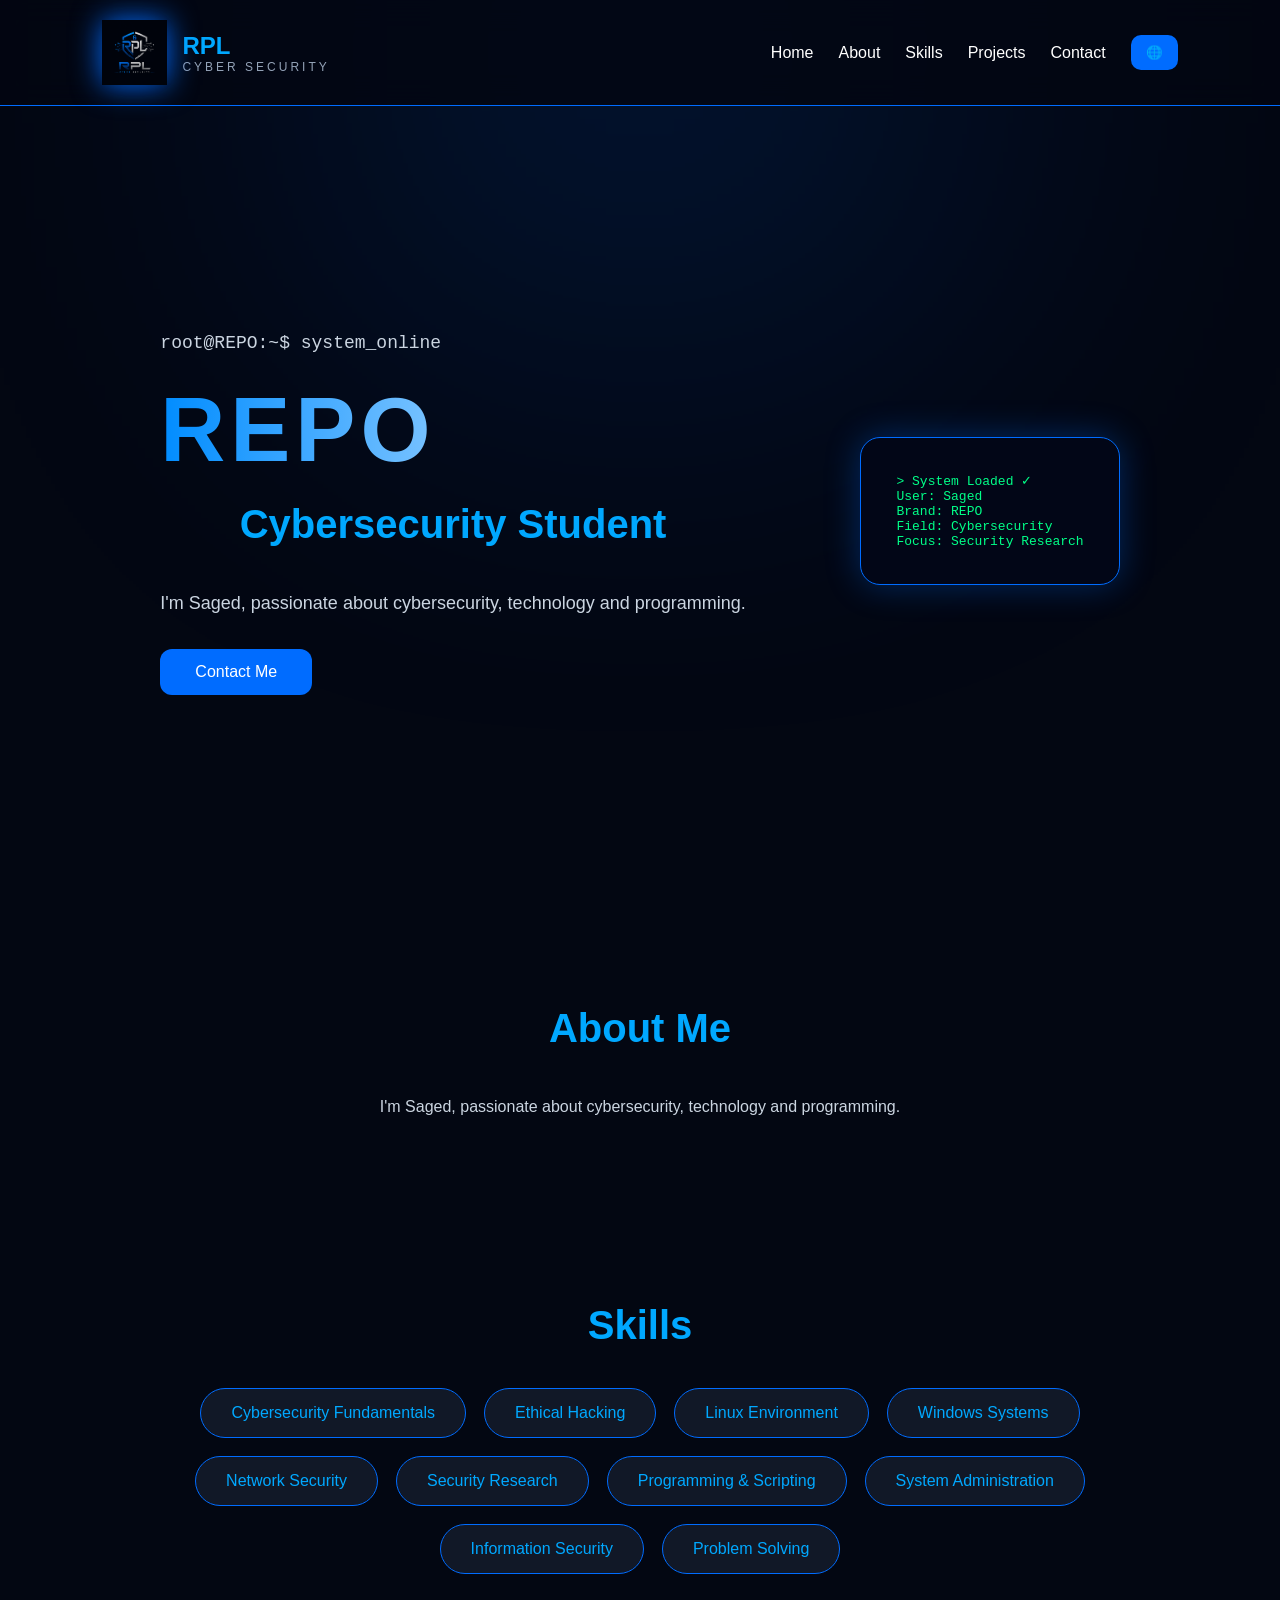
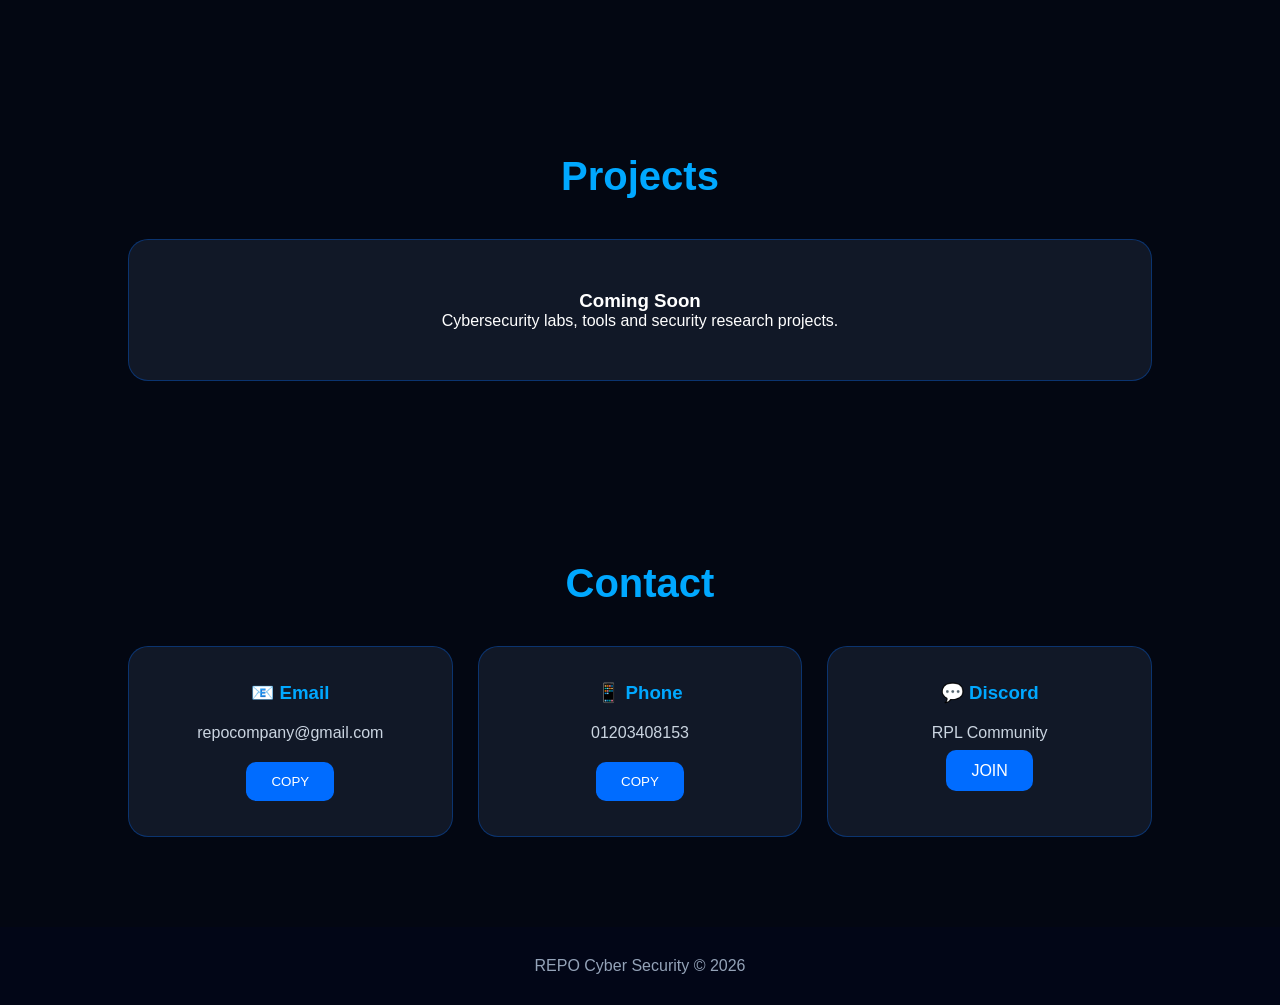
==== index.html @ d84ad621 "Add files via upload" ====
<!DOCTYPE html>
<html lang="en" dir="ltr">

<head>

<meta charset="UTF-8">

<meta name="viewport" content="width=device-width, initial-scale=1.0">

<title>REPO | Cybersecurity</title>

<link rel="stylesheet" href="style.css">

</head>


<body>


<div class="loader">

<img src="RPL.png">

<h2>REPO CYBER SECURITY</h2>

<p>Initializing Security System...</p>

</div>





<header>


<div class="logo">

<img src="RPL.png">

<div>

<h2>RPL</h2>

<p>CYBER SECURITY</p>

</div>


</div>





<nav>


<a href="#home" data-lang="home">
Home
</a>


<a href="#about" data-lang="aboutNav">
About
</a>


<a href="#skills" data-lang="skillsNav">
Skills
</a>


<a href="#projects" data-lang="projectsNav">
Projects
</a>


<a href="#contact" data-lang="contactNav">
Contact
</a>




<div class="lang">


<button id="langBtn">
🌐
</button>


<div class="menu" id="langMenu">


<button onclick="changeLang('ar')">
العربية
</button>


<button onclick="changeLang('en')">
English
</button>


</div>


</div>


</nav>


</header>








<section class="hero" id="home">


<div class="hero-text">


<p class="terminal">

root@REPO:~$ system_online

</p>



<h1 id="name">

REPO

</h1>



<h2 id="typing">

Cybersecurity Student

</h2>




<p id="intro">

I'm Saged, passionate about cybersecurity, technology and programming.

</p>




<a href="#contact" class="btn" data-lang="contactBtn">

Contact Me

</a>



</div>







<div class="terminal-box">


<p>> System Loaded ✓</p>

<p>User: Saged</p>

<p>Brand: REPO</p>

<p>Field: Cybersecurity</p>

<p>Focus: Security Research</p>


</div>



</section>









<section id="about">


<h2 data-lang="aboutTitle">

About Me

</h2>



<p id="aboutText">

I'm Saged, passionate about cybersecurity, technology and programming.

</p>



</section>









<section id="skills">


<h2 data-lang="skillsTitle">

Skills

</h2>




<div class="skill-list">


<span>
Cybersecurity Fundamentals
</span>


<span>
Ethical Hacking
</span>


<span>
Linux Environment
</span>


<span>
Windows Systems
</span>


<span>
Network Security
</span>


<span>
Security Research
</span>


<span>
Programming & Scripting
</span>


<span>
System Administration
</span>


<span>
Information Security
</span>


<span>
Problem Solving
</span>


</div>


</section>









<section id="projects">


<h2 data-lang="projectsTitle">

Projects

</h2>



<div class="project">


<h3>

Coming Soon

</h3>


<p>

Cybersecurity labs, tools and security research projects.

</p>


</div>



</section>









<section id="contact">


<h2 data-lang="contactTitle">

Contact

</h2>




<div class="contact-box">





<div class="contact-item">


<h3>
📧 Email
</h3>


<p>
repocompany@gmail.com
</p>


<button onclick="copyText('repocompany@gmail.com')">

COPY

</button>


</div>








<div class="contact-item">


<h3>
📱 Phone
</h3>


<p>
01203408153
</p>


<button onclick="copyText('01203408153')">

COPY

</button>


</div>








<div class="contact-item">


<h3>
💬 Discord
</h3>


<p>

RPL Community

</p>


<a href="https://discord.gg/FKMPZngNMP" target="_blank">

JOIN

</a>


</div>





</div>



</section>








<footer>


REPO Cyber Security © 2026


</footer>





<script src="script.js"></script>


</body>

</html>
---- style.css ----
*{
    margin:0;
    padding:0;
    box-sizing:border-box;
}


html{
    scroll-behavior:smooth;
}


body{

    background:#030712;
    color:#ffffff;
    font-family:Arial, sans-serif;
    overflow-x:hidden;

}


/* Background Glow */

body::before{

    content:"";

    position:fixed;

    width:600px;
    height:600px;

    background:#006cff;

    filter:blur(180px);

    opacity:.15;

    top:-250px;

    left:50%;

    transform:translateX(-50%);

    z-index:-1;

}



/* Loading Screen */

.loader{

    position:fixed;

    inset:0;

    background:#020617;

    display:flex;

    justify-content:center;

    align-items:center;

    flex-direction:column;

    z-index:9999;

    animation:loaderHide 3s forwards;

}


.loader img{

    width:130px;

    filter:drop-shadow(0 0 30px #008cff);

}


.loader h2{

    color:#00a8ff;

    margin:20px 0;

}


.loader p{

    color:#94a3b8;

}



@keyframes loaderHide{

    0%,80%{

        opacity:1;

    }


    100%{

        opacity:0;

        visibility:hidden;

    }

}






/* Header */


header{

    display:flex;

    justify-content:space-between;

    align-items:center;

    padding:20px 8%;

    position:sticky;

    top:0;

    z-index:100;

    background:rgba(3,7,18,.85);

    backdrop-filter:blur(15px);

    border-bottom:1px solid #006cff;

}



.logo{

    display:flex;

    align-items:center;

    gap:15px;

}



.logo img{

    width:65px;

    height:65px;

    object-fit:contain;

    filter:drop-shadow(0 0 15px #006cff);

}



.logo h2{

    color:#00a8ff;

}


.logo p{

    color:#94a3b8;

    font-size:12px;

    letter-spacing:3px;

}







/* Navigation */


nav{

    display:flex;

    align-items:center;

    gap:25px;

}


nav a{

    color:white;

    text-decoration:none;

    transition:.3s;

}



nav a:hover{

    color:#00a8ff;

}






/* Language */


.lang{

    position:relative;

}



.lang>button{

    background:#006cff;

    border:none;

    color:white;

    padding:10px 15px;

    border-radius:10px;

    cursor:pointer;

}



.menu{

    display:none;

    position:absolute;

    right:0;

    top:45px;

    background:#111827;

    border:1px solid #006cff;

    border-radius:10px;

    overflow:hidden;

}



.menu.show{

    display:block;

}



.menu button{

    display:block;

    width:130px;

    padding:12px;

    background:none;

    color:white;

    border:none;

    cursor:pointer;

}



.menu button:hover{

    background:#006cff;

}








/* Hero */


.hero{

    min-height:90vh;

    display:flex;

    justify-content:space-around;

    align-items:center;

    padding:80px 10%;

    gap:50px;

}



.hero-text{

    max-width:650px;

}



.terminal{

    color:#00ff88;

    font-family:monospace;

}



.hero h1{

    font-size:90px;

    letter-spacing:5px;

    margin:20px 0;

    background:linear-gradient(90deg,#008cff,#ffffff);

    background-clip:text;

    color:transparent;

}



.hero h2{

    color:#00a8ff;

}



.hero-text p{

    color:#cbd5e1;

    font-size:18px;

    line-height:1.8;

}



.btn{

    display:inline-block;

    margin-top:30px;

    padding:14px 35px;

    background:#006cff;

    color:white;

    text-decoration:none;

    border-radius:12px;

    transition:.3s;

}



.btn:hover{

    background:#00a8ff;

    transform:translateY(-5px);

}






/* Terminal Box */


.terminal-box{

    background:#020617;

    padding:35px;

    border-radius:20px;

    border:1px solid #006cff;

    color:#00ff88;

    font-family:monospace;

    box-shadow:0 0 35px #006cff55;

}







/* Sections */


section{

    padding:90px 10%;

}



section h2{

    text-align:center;

    color:#00a8ff;

    font-size:40px;

    margin-bottom:40px;

}



section>p{

    max-width:900px;

    margin:auto;

    text-align:center;

    color:#cbd5e1;

    line-height:2;

}







/* Skills */


.skill-list{

    display:flex;

    justify-content:center;

    flex-wrap:wrap;

    gap:18px;

}



.skill-list span{

    background:#111827;

    color:#00a8ff;

    border:1px solid #006cff;

    padding:15px 30px;

    border-radius:30px;

    transition:.3s;

}



.skill-list span:hover{

    background:#006cff;

    color:white;

    transform:translateY(-7px);

}







/* Projects */


.project{

    background:#111827;

    padding:50px;

    border-radius:20px;

    text-align:center;

    border:1px solid #006cff55;

}







/* Contact */


.contact-box{

    display:grid;

    grid-template-columns:repeat(auto-fit,minmax(250px,1fr));

    gap:25px;

}



.contact-item{

    background:#111827;

    padding:35px;

    border-radius:20px;

    text-align:center;

    border:1px solid #006cff55;

}



.contact-item h3{

    color:#00a8ff;

    margin-bottom:20px;

}



.contact-item p{

    color:#cbd5e1;

    margin-bottom:20px;

}



.contact-item button,
.contact-item a{

    background:#006cff;

    color:white;

    border:none;

    padding:12px 25px;

    border-radius:10px;

    text-decoration:none;

    cursor:pointer;

}



.contact-item button:hover,
.contact-item a:hover{

    background:#00a8ff;

}







/* Footer */


footer{

    text-align:center;

    padding:30px;

    background:#020617;

    color:#94a3b8;

}







/* Mobile */


@media(max-width:800px){


header{

    flex-direction:column;

    gap:20px;

}


nav{

    flex-wrap:wrap;

    justify-content:center;

}



.hero{

    flex-direction:column;

    text-align:center;

}



.hero h1{

    font-size:55px;

}


}
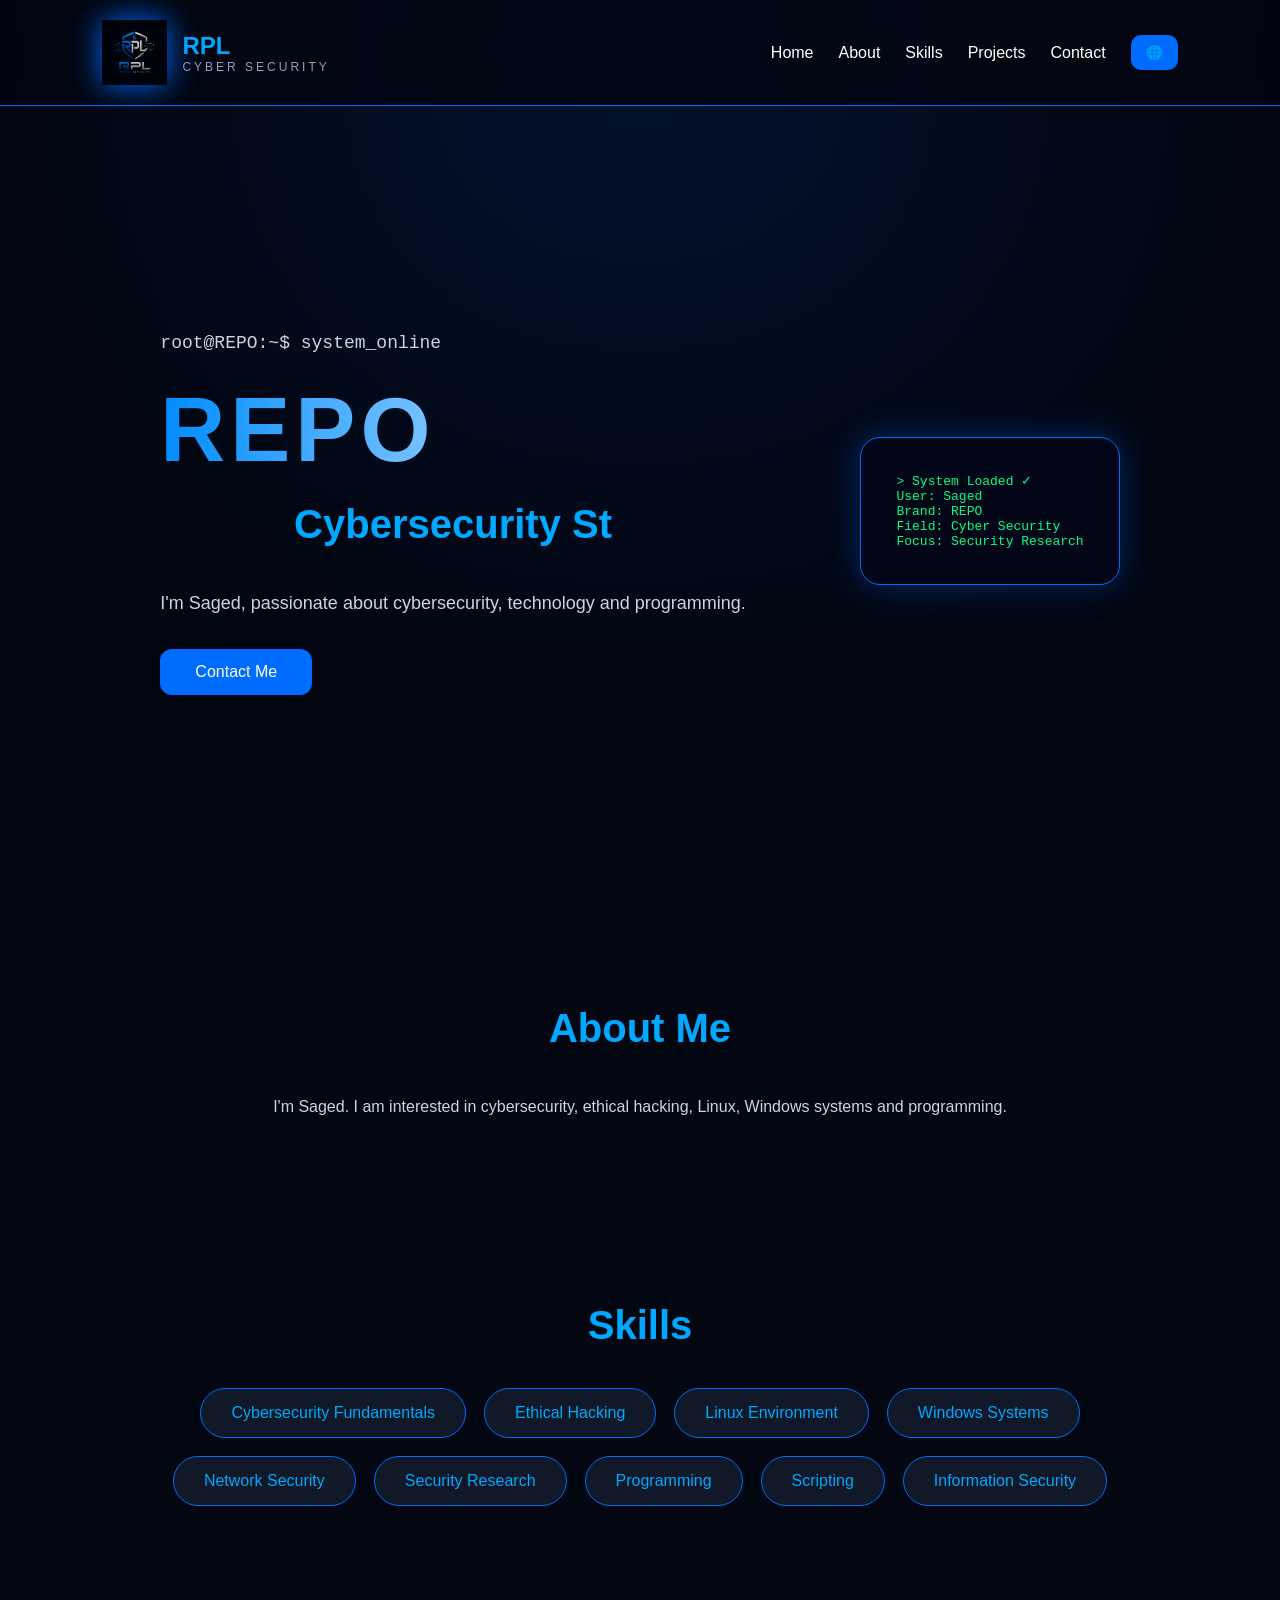
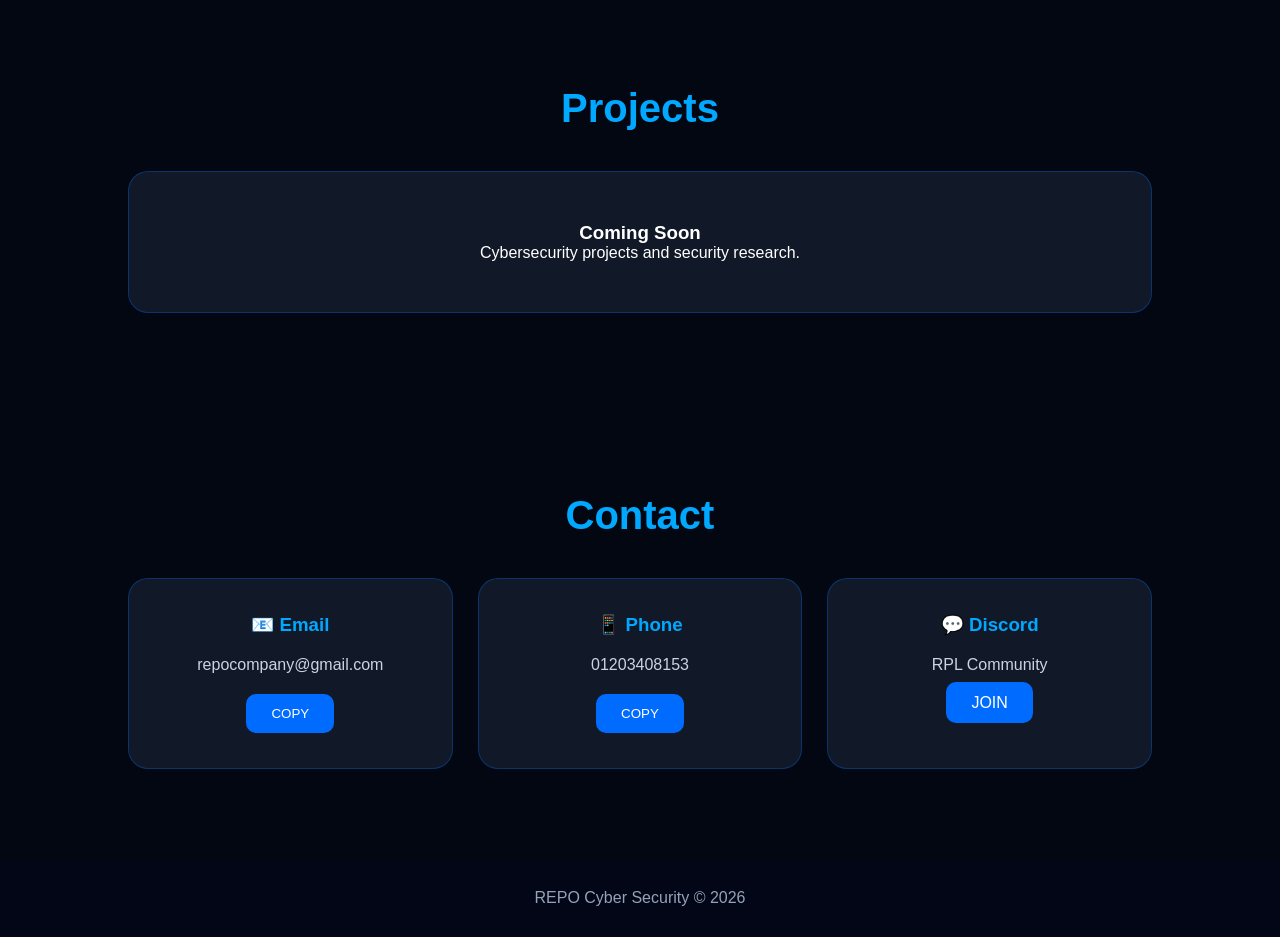
==== commit f3b8bce8: "Update index.html" ====
--- a/index.html
+++ b/index.html
@@ -7,10 +7,32 @@
 
 <meta name="viewport" content="width=device-width, initial-scale=1.0">
 
-<title>REPO | Cybersecurity</title>
+
+<title>REPO | Cyber Security</title>
+
+
+<!-- Website Icon -->
+<link rel="icon" type="image/png" href="RPL.png">
+
+
+<!-- Link Preview -->
+<meta property="og:title" content="REPO Cyber Security">
+
+<meta property="og:description" content="Cybersecurity, Ethical Hacking, Programming and Information Security">
+
+<meta property="og:image" content="https://itreppo.github.io/rpl/RPL.png">
+
+<meta property="og:url" content="https://itreppo.github.io/rpl/">
+
+<meta property="og:type" content="website">
+
+
+<meta name="description" content="REPO Cyber Security - Cybersecurity, Ethical Hacking, Programming and Security Research">
+
 
 <link rel="stylesheet" href="style.css">
 
+
 </head>
 
 
@@ -37,6 +59,7 @@
 <div class="logo">
 
 <img src="RPL.png">
+
 
 <div>
 
@@ -79,6 +102,7 @@
 <a href="#contact" data-lang="contactNav">
 Contact
 </a>
+
 
 
 
@@ -161,7 +185,6 @@
 
 
 
-
 <a href="#contact" class="btn" data-lang="contactBtn">
 
 Contact Me
@@ -187,7 +210,7 @@
 
 <p>Brand: REPO</p>
 
-<p>Field: Cybersecurity</p>
+<p>Field: Cyber Security</p>
 
 <p>Focus: Security Research</p>
 
@@ -210,16 +233,14 @@
 
 
 <h2 data-lang="aboutTitle">
-
 About Me
-
 </h2>
 
 
 
 <p id="aboutText">
 
-I'm Saged, passionate about cybersecurity, technology and programming.
+I'm Saged. I am interested in cybersecurity, ethical hacking, Linux, Windows systems and programming.
 
 </p>
 
@@ -239,9 +260,7 @@
 
 
 <h2 data-lang="skillsTitle">
-
 Skills
-
 </h2>
 
 
@@ -250,54 +269,23 @@
 <div class="skill-list">
 
 
-<span>
-Cybersecurity Fundamentals
-</span>
-
-
-<span>
-Ethical Hacking
-</span>
-
-
-<span>
-Linux Environment
-</span>
-
-
-<span>
-Windows Systems
-</span>
-
-
-<span>
-Network Security
-</span>
-
-
-<span>
-Security Research
-</span>
-
-
-<span>
-Programming & Scripting
-</span>
-
-
-<span>
-System Administration
-</span>
-
-
-<span>
-Information Security
-</span>
-
-
-<span>
-Problem Solving
-</span>
+<span>Cybersecurity Fundamentals</span>
+
+<span>Ethical Hacking</span>
+
+<span>Linux Environment</span>
+
+<span>Windows Systems</span>
+
+<span>Network Security</span>
+
+<span>Security Research</span>
+
+<span>Programming</span>
+
+<span>Scripting</span>
+
+<span>Information Security</span>
 
 
 </div>
@@ -317,9 +305,7 @@
 
 
 <h2 data-lang="projectsTitle">
-
 Projects
-
 </h2>
 
 
@@ -328,21 +314,16 @@
 
 
 <h3>
-
 Coming Soon
-
 </h3>
 
 
 <p>
-
-Cybersecurity labs, tools and security research projects.
-
-</p>
-
-
-</div>
-
+Cybersecurity projects and security research.
+</p>
+
+
+</div>
 
 
 </section>
@@ -359,108 +340,75 @@
 
 
 <h2 data-lang="contactTitle">
-
 Contact
-
 </h2>
 
 
 
-
 <div class="contact-box">
 
 
 
-
-
 <div class="contact-item">
-
 
 <h3>
 📧 Email
 </h3>
 
-
 <p>
 repocompany@gmail.com
 </p>
 
-
 <button onclick="copyText('repocompany@gmail.com')">
-
 COPY
-
 </button>
 
-
-</div>
-
-
-
+</div>
 
 
 
 
 
 <div class="contact-item">
-
 
 <h3>
 📱 Phone
 </h3>
 
-
 <p>
 01203408153
 </p>
 
-
 <button onclick="copyText('01203408153')">
-
 COPY
-
 </button>
 
-
-</div>
-
-
-
+</div>
 
 
 
 
 
 <div class="contact-item">
-
 
 <h3>
 💬 Discord
 </h3>
 
-
 <p>
-
 RPL Community
-
-</p>
-
+</p>
 
 <a href="https://discord.gg/FKMPZngNMP" target="_blank">
-
 JOIN
-
-</a>
-
-
-</div>
-
-
-
-
-
-</div>
-
+</a>
+
+</div>
+
+
+
+
+</div>
 
 
 </section>
@@ -471,13 +419,10 @@
 
 
 
-
 <footer>
 
-
 REPO Cyber Security © 2026
 
-
 </footer>
 
 
@@ -489,4 +434,4 @@
 
 </body>
 
-</html>+</html>
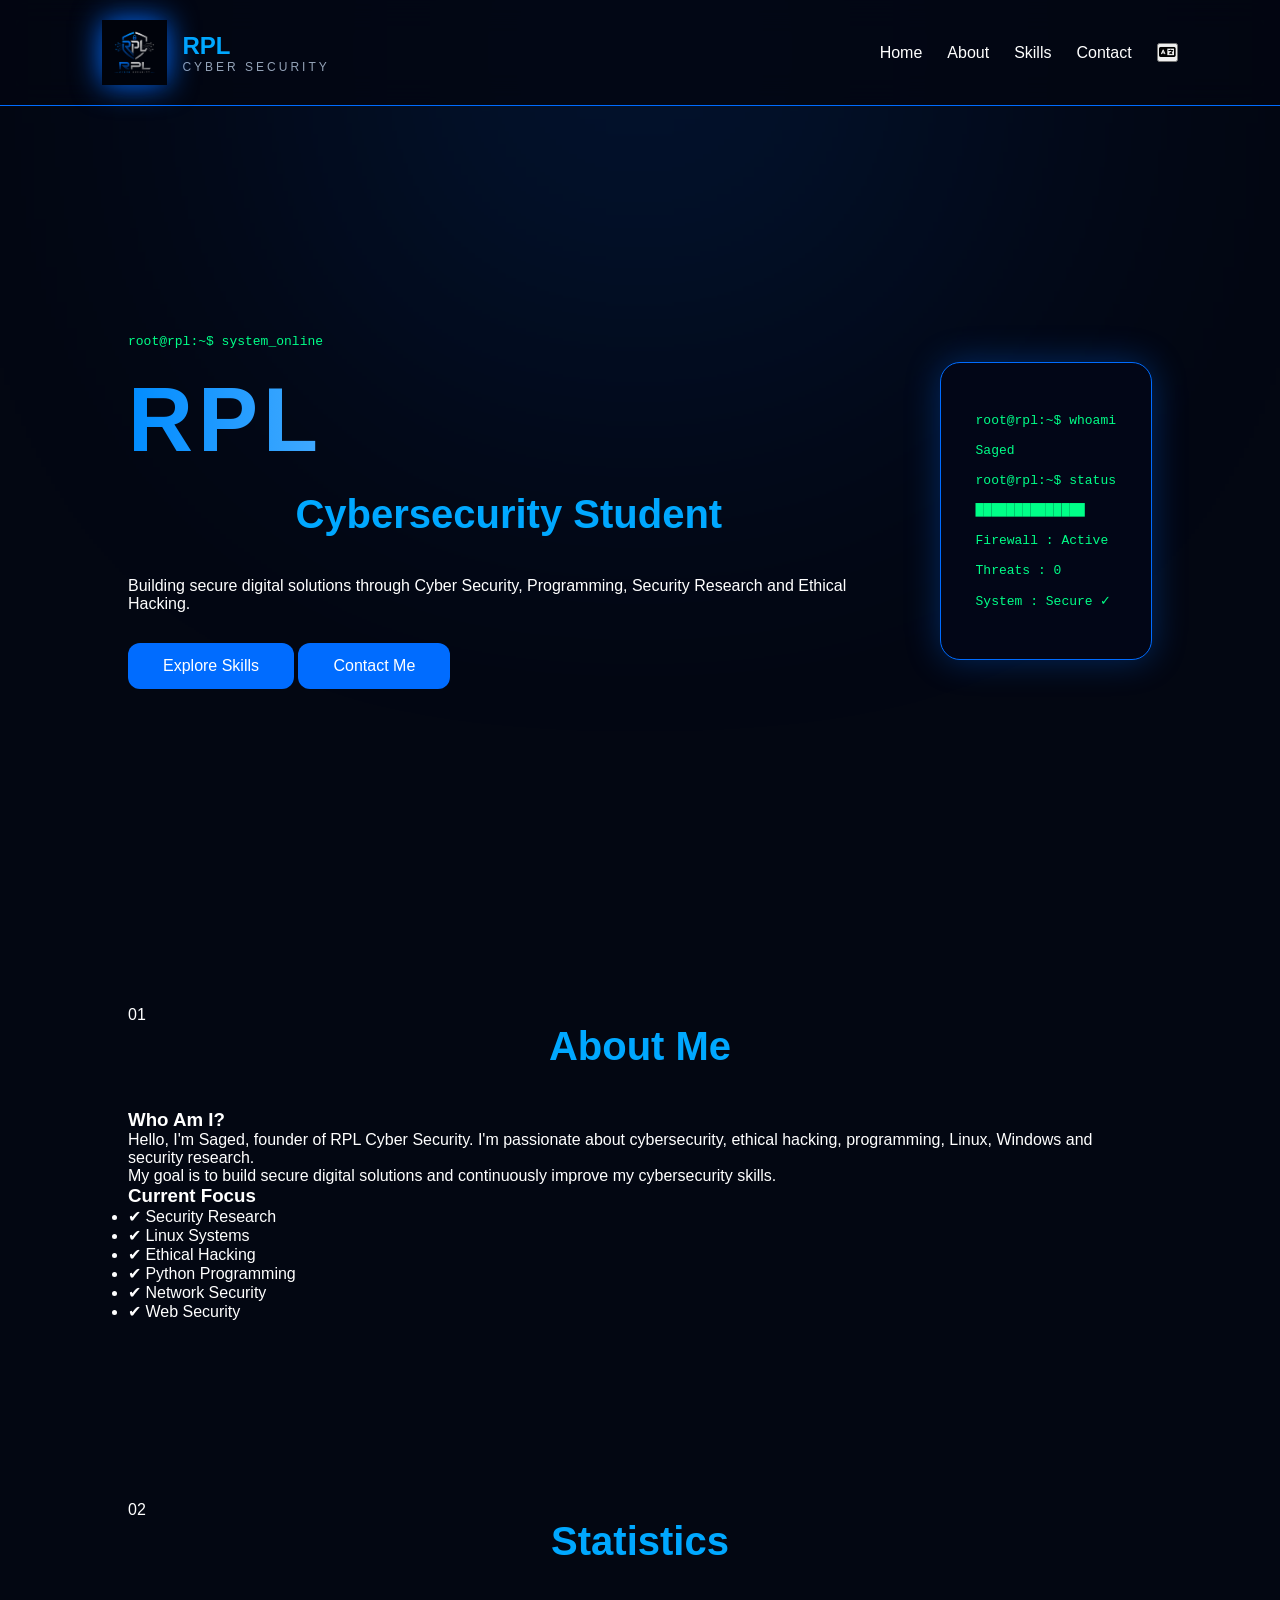
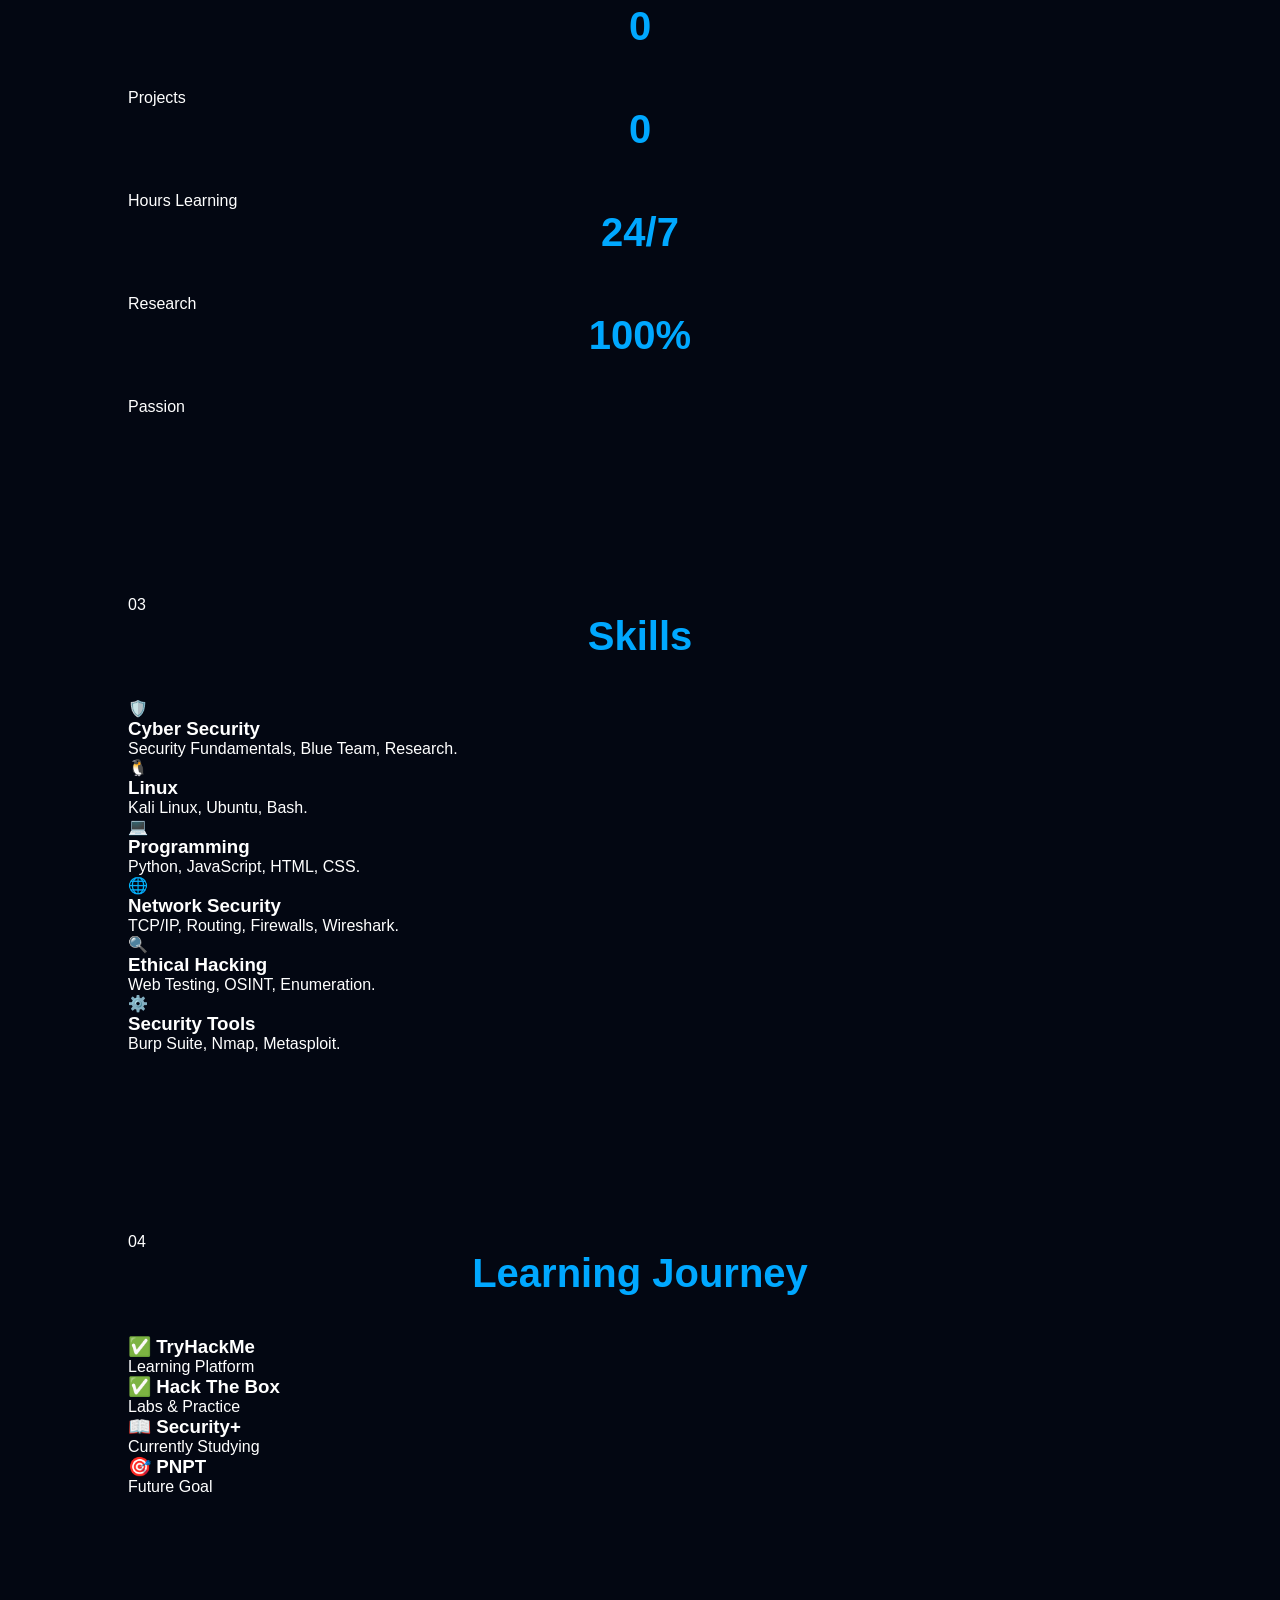
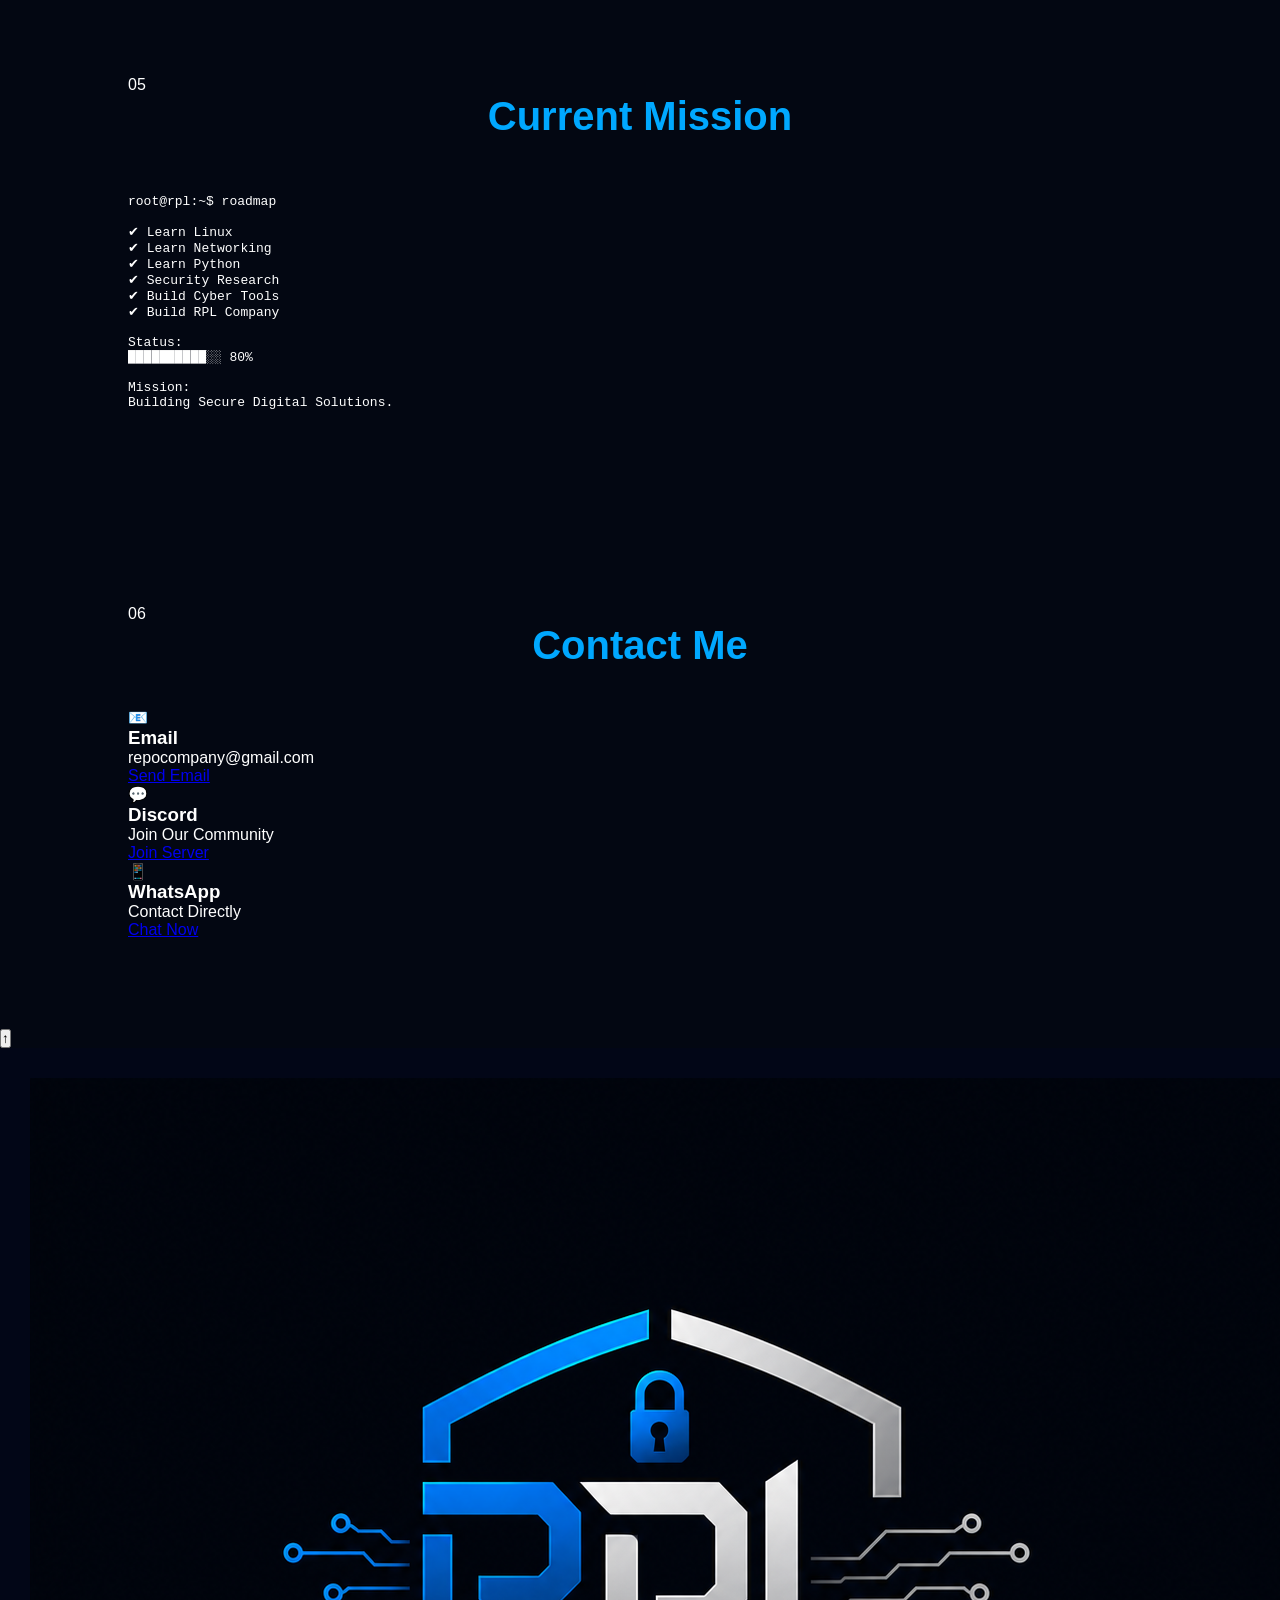
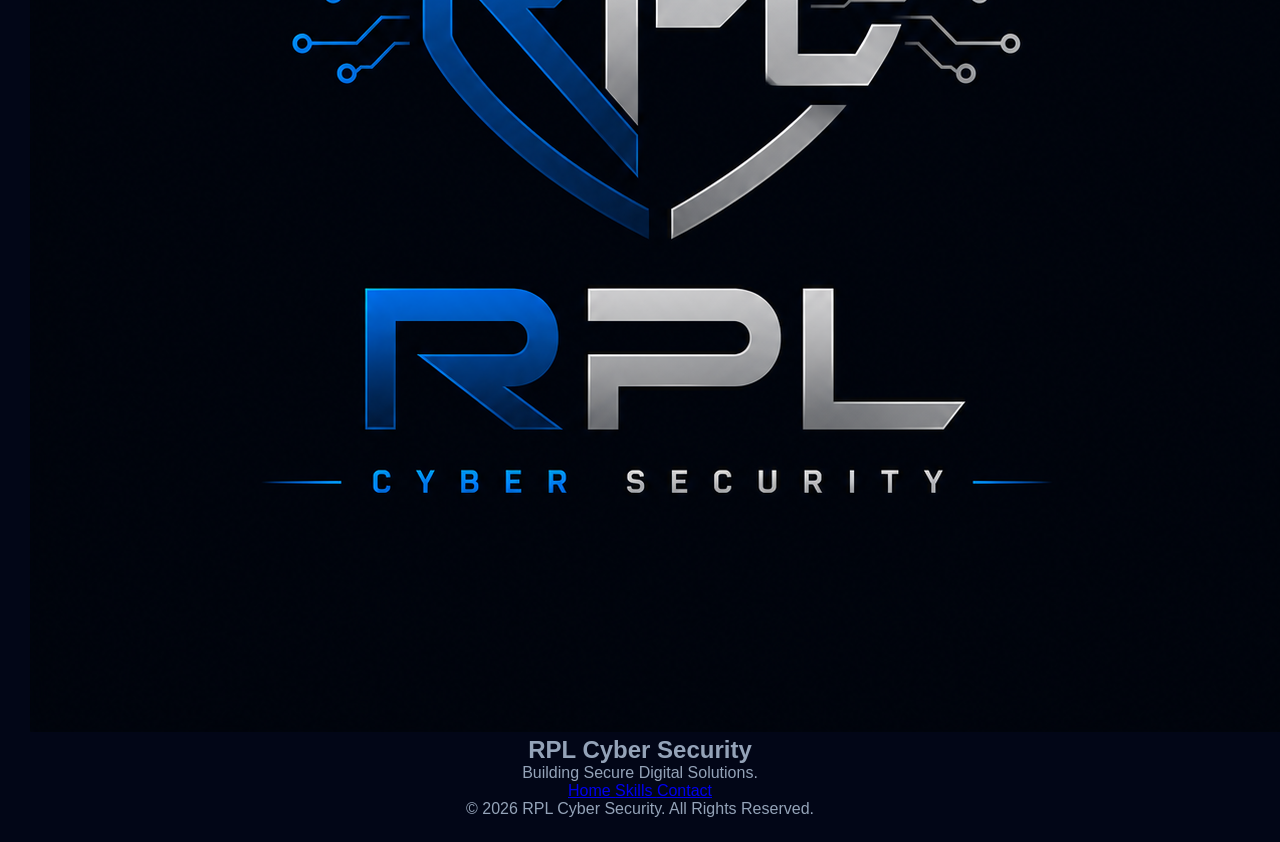
==== commit f4812efb: "Revise index.html for SEO and content updates Updated the HTML structure and metadata for better SEO" ====
--- a/index.html
+++ b/index.html
@@ -4,434 +4,804 @@
 <head>
 
 <meta charset="UTF-8">
-
 <meta name="viewport" content="width=device-width, initial-scale=1.0">
 
-
-<title>REPO | Cyber Security</title>
-
-
-<!-- Website Icon -->
-<link rel="icon" type="image/png" href="RPL.png">
-
-
-<!-- Link Preview -->
-<meta property="og:title" content="REPO Cyber Security">
-
-<meta property="og:description" content="Cybersecurity, Ethical Hacking, Programming and Information Security">
-
-<meta property="og:image" content="https://itreppo.github.io/rpl/RPL.png">
-
-<meta property="og:url" content="https://itreppo.github.io/rpl/">
-
-<meta property="og:type" content="website">
-
-
-<meta name="description" content="REPO Cyber Security - Cybersecurity, Ethical Hacking, Programming and Security Research">
-
-
-<link rel="stylesheet" href="style.css">
-
+<title>RPL | Cyber Security</title>
+
+<meta name="description"
+content="RPL Cyber Security - Security Research, Ethical Hacking, Programming and Digital Solutions">
+
+<meta name="keywords"
+content="Cyber Security, Ethical Hacking, Linux, Programming, Security Research">
+
+<meta name="author"
+content="RPL">
+
+<link rel="icon"
+href="RPL.png">
+
+<meta property="og:title"
+content="RPL Cyber Security">
+
+<meta property="og:description"
+content="Building Secure Digital Solutions">
+
+<meta property="og:image"
+content="RPL.png">
+
+<meta property="og:type"
+content="website">
+
+<meta property="og:url"
+content="https://itreppo.github.io/rpl/">
+
+<link rel="preconnect"
+href="https://fonts.googleapis.com">
+
+<link rel="preconnect"
+href="https://fonts.gstatic.com"
+crossorigin>
+
+<link href="https://fonts.googleapis.com/css2?family=Orbitron:wght@500;700&family=Inter:wght@300;400;500;600;700&display=swap"
+rel="stylesheet">
+
+<link rel="stylesheet"
+href="style.css">
+
+<link rel="stylesheet"
+href="https://cdnjs.cloudflare.com/ajax/libs/font-awesome/6.5.1/css/all.min.css">
 
 </head>
 
-
 <body>
 
+<!-- Loader -->
 
 <div class="loader">
 
-<img src="RPL.png">
-
-<h2>REPO CYBER SECURITY</h2>
-
-<p>Initializing Security System...</p>
+<img src="RPL.png"
+alt="RPL Logo">
+
+<h2>
+
+RPL CYBER SECURITY
+
+</h2>
+
+<p data-lang="loader_text">
+
+Initializing Secure Environment...
+
+</p>
 
 </div>
 
-
-
-
+<!-- Header -->
 
 <header>
 
-
 <div class="logo">
 
-<img src="RPL.png">
-
+<img src="RPL.png"
+alt="Logo">
 
 <div>
 
-<h2>RPL</h2>
-
-<p>CYBER SECURITY</p>
+<h2>
+
+RPL
+
+</h2>
+
+<p>
+
+CYBER SECURITY
+
+</p>
 
 </div>
 
-
 </div>
 
-
-
-
-
 <nav>
 
-
-<a href="#home" data-lang="home">
-Home
+    <a href="#home" data-lang="nav_home">Home</a>
+
+    <a href="#about" data-lang="nav_about">About</a>
+
+    <a href="#skills" data-lang="nav_skills">Skills</a>
+
+    <a href="#contact" data-lang="nav_contact">Contact</a>
+
+    <button id="langBtn" aria-label="Change language" title="Change language">
+        <i class="fa-solid fa-language"></i>
+    </button>
+
+</nav>
+
+</header>
+
+<!-- Hero -->
+
+<section
+class="hero"
+id="home">
+
+<div class="hero-left">
+
+<p class="terminal" data-lang="hero_terminal">
+
+root@rpl:~$ system_online
+
+</p>
+
+<h1>
+
+RPL
+
+</h1>
+
+<h2 id="typing">
+
+Cyber Security Researcher
+
+</h2>
+
+<p data-lang="hero_desc">
+
+Building secure digital solutions through
+Cyber Security,
+Programming,
+Security Research
+and Ethical Hacking.
+
+</p>
+
+<div class="hero-buttons">
+
+<a href="#skills"
+class="btn"
+data-lang="btn_skills">
+
+Explore Skills
+
 </a>
 
-
-<a href="#about" data-lang="aboutNav">
-About
+<a href="#contact"
+class="btn outline"
+data-lang="btn_contact">
+
+Contact Me
+
 </a>
 
-
-<a href="#skills" data-lang="skillsNav">
-Skills
-</a>
-
-
-<a href="#projects" data-lang="projectsNav">
-Projects
-</a>
-
-
-<a href="#contact" data-lang="contactNav">
-Contact
-</a>
-
-
-
-
-
-<div class="lang">
-
-
-<button id="langBtn">
-🌐
+</div>
+
+</div>
+
+<div class="hero-right">
+
+<div class="terminal-box">
+
+<pre id="terminal">
+
+root@rpl:~$ whoami
+
+Saged
+
+root@rpl:~$ status
+
+██████████████
+
+Firewall : Active
+
+Threats : 0
+
+System : Secure ✓
+
+</pre>
+
+</div>
+
+</div>
+
+</section>
+
+<!-- ================= ABOUT ================= -->
+
+<section id="about">
+
+    <div class="section-title">
+
+        <span>01</span>
+
+        <h2 data-lang="about_title">About Me</h2>
+
+    </div>
+
+    <div class="about-container">
+
+        <div class="about-card">
+
+            <h3 data-lang="about_who_title">Who Am I?</h3>
+
+            <p data-lang="about_who_p1">
+
+                Hello, I'm Saged,
+                founder of RPL Cyber Security.
+                I'm passionate about cybersecurity,
+                ethical hacking,
+                programming,
+                Linux,
+                Windows
+                and security research.
+
+            </p>
+
+            <p data-lang="about_who_p2">
+
+                My goal is to build secure digital
+                solutions and continuously improve
+                my cybersecurity skills.
+
+            </p>
+
+        </div>
+
+        <div class="about-card">
+
+            <h3 data-lang="about_focus_title">Current Focus</h3>
+
+            <ul>
+
+                <li data-lang="about_focus_1">✔ Security Research</li>
+
+                <li data-lang="about_focus_2">✔ Linux Systems</li>
+
+                <li data-lang="about_focus_3">✔ Ethical Hacking</li>
+
+                <li data-lang="about_focus_4">✔ Python Programming</li>
+
+                <li data-lang="about_focus_5">✔ Network Security</li>
+
+                <li data-lang="about_focus_6">✔ Web Security</li>
+
+            </ul>
+
+        </div>
+
+    </div>
+
+</section>
+
+<!-- ================= STATS ================= -->
+
+<section id="stats">
+
+    <div class="section-title">
+
+        <span>02</span>
+
+        <h2 data-lang="stats_title">Statistics</h2>
+
+    </div>
+
+    <div class="stats-grid">
+
+        <div class="stat-box">
+
+            <h2 class="counter"
+                data-target="15">
+
+                0
+
+            </h2>
+
+            <p data-lang="stat_projects_label">
+
+                Projects
+
+            </p>
+
+        </div>
+
+        <div class="stat-box">
+
+            <h2 class="counter"
+                data-target="300">
+
+                0
+
+            </h2>
+
+            <p data-lang="stat_hours_label">
+
+                Hours Learning
+
+            </p>
+
+        </div>
+
+        <div class="stat-box">
+
+            <h2>
+
+                24/7
+
+            </h2>
+
+            <p data-lang="stat_research_label">
+
+                Research
+
+            </p>
+
+        </div>
+
+        <div class="stat-box">
+
+            <h2>
+
+                100%
+
+            </h2>
+
+            <p data-lang="stat_passion_label">
+
+                Passion
+
+            </p>
+
+        </div>
+
+    </div>
+
+</section>
+
+<!-- ================= SKILLS ================= -->
+
+<section id="skills">
+
+    <div class="section-title">
+
+        <span>03</span>
+
+        <h2 data-lang="skills_title">Skills</h2>
+
+    </div>
+
+    <div class="skills-grid">
+
+        <div class="skill-card">
+
+            <div class="icon">
+
+                🛡️
+
+            </div>
+
+            <h3 data-lang="skill1_title">
+
+                Cyber Security
+
+            </h3>
+
+            <p data-lang="skill1_desc">
+
+                Security Fundamentals,
+                Blue Team,
+                Research.
+
+            </p>
+
+        </div>
+
+        <div class="skill-card">
+
+            <div class="icon">
+
+                🐧
+
+            </div>
+
+            <h3 data-lang="skill2_title">
+
+                Linux
+
+            </h3>
+
+            <p data-lang="skill2_desc">
+
+                Kali Linux,
+                Ubuntu,
+                Bash.
+
+            </p>
+
+        </div>
+
+        <div class="skill-card">
+
+            <div class="icon">
+
+                💻
+
+            </div>
+
+            <h3 data-lang="skill3_title">
+
+                Programming
+
+            </h3>
+
+            <p data-lang="skill3_desc">
+
+                Python,
+                JavaScript,
+                HTML,
+                CSS.
+
+            </p>
+
+        </div>
+
+        <div class="skill-card">
+
+            <div class="icon">
+
+                🌐
+
+            </div>
+
+            <h3 data-lang="skill4_title">
+
+                Network Security
+
+            </h3>
+
+            <p data-lang="skill4_desc">
+
+                TCP/IP,
+                Routing,
+                Firewalls,
+                Wireshark.
+
+            </p>
+
+        </div>
+
+        <div class="skill-card">
+
+            <div class="icon">
+
+                🔍
+
+            </div>
+
+            <h3 data-lang="skill5_title">
+
+                Ethical Hacking
+
+            </h3>
+
+            <p data-lang="skill5_desc">
+
+                Web Testing,
+                OSINT,
+                Enumeration.
+
+            </p>
+
+        </div>
+
+        <div class="skill-card">
+
+            <div class="icon">
+
+                ⚙️
+
+            </div>
+
+            <h3 data-lang="skill6_title">
+
+                Security Tools
+
+            </h3>
+
+            <p data-lang="skill6_desc">
+
+                Burp Suite,
+                Nmap,
+                Metasploit.
+
+            </p>
+
+        </div>
+
+    </div>
+
+</section>
+
+<!-- ================= CERTIFICATES ================= -->
+
+<section id="certificates">
+
+    <div class="section-title">
+
+        <span>04</span>
+
+        <h2 data-lang="certificates_title">Learning Journey</h2>
+
+    </div>
+
+    <div class="certificates-grid">
+
+        <div class="certificate-card done">
+
+            <h3>✅ TryHackMe</h3>
+
+            <p data-lang="cert1_desc">
+
+                Learning Platform
+
+            </p>
+
+        </div>
+
+        <div class="certificate-card done">
+
+            <h3>✅ Hack The Box</h3>
+
+            <p data-lang="cert2_desc">
+
+                Labs & Practice
+
+            </p>
+
+        </div>
+
+        <div class="certificate-card progress">
+
+            <h3>📖 Security+</h3>
+
+            <p data-lang="cert3_desc">
+
+                Currently Studying
+
+            </p>
+
+        </div>
+
+        <div class="certificate-card target">
+
+            <h3>🎯 PNPT</h3>
+
+            <p data-lang="cert4_desc">
+
+                Future Goal
+
+            </p>
+
+        </div>
+
+    </div>
+
+</section>
+
+<!-- ================= JOURNEY ================= -->
+
+<section id="journey">
+
+    <div class="section-title">
+
+        <span>05</span>
+
+        <h2 data-lang="journey_title">Current Mission</h2>
+
+    </div>
+
+    <div class="journey-box">
+
+<pre id="roadmap" data-lang="journey_box">
+
+root@rpl:~$ roadmap
+
+✔ Learn Linux
+✔ Learn Networking
+✔ Learn Python
+✔ Security Research
+✔ Build Cyber Tools
+✔ Build RPL Company
+
+Status:
+██████████░░ 80%
+
+Mission:
+Building Secure Digital Solutions.
+
+</pre>
+
+    </div>
+
+</section>
+
+<!-- ================= CONTACT ================= -->
+
+<section id="contact">
+
+    <div class="section-title">
+
+        <span>06</span>
+
+        <h2 data-lang="contact_title">Contact Me</h2>
+
+    </div>
+
+    <div class="contact-grid">
+
+        <div class="contact-card">
+
+            <div class="contact-icon">
+
+                📧
+
+            </div>
+
+            <h3 data-lang="contact_email_title">
+
+                Email
+
+            </h3>
+
+            <p>
+
+                repocompany@gmail.com
+
+            </p>
+
+            <a href="mailto:repocompany@gmail.com"
+               data-lang="btn_send_email">
+
+                Send Email
+
+            </a>
+
+        </div>
+
+
+
+        <div class="contact-card">
+
+            <div class="contact-icon">
+
+                💬
+
+            </div>
+
+            <h3 data-lang="contact_discord_title">
+
+                Discord
+
+            </h3>
+
+            <p data-lang="contact_discord_desc">
+
+                Join Our Community
+
+            </p>
+
+            <a href="https://discord.gg/FKMPZngNMP"
+               target="_blank"
+               data-lang="btn_join_server">
+
+                Join Server
+
+            </a>
+
+        </div>
+
+
+
+        <div class="contact-card">
+
+            <div class="contact-icon">
+
+                📱
+
+            </div>
+
+            <h3 data-lang="contact_whatsapp_title">
+
+                WhatsApp
+
+            </h3>
+
+            <p data-lang="contact_whatsapp_desc">
+
+                Contact Directly
+
+            </p>
+
+            <a href="https://wa.me/201203408153"
+               target="_blank"
+               data-lang="btn_chat_now">
+
+                Chat Now
+
+            </a>
+
+        </div>
+
+    </div>
+
+</section>
+
+<!-- ================= BACK TO TOP ================= -->
+
+<button id="topBtn">
+
+    ↑
+
 </button>
 
-
-<div class="menu" id="langMenu">
-
-
-<button onclick="changeLang('ar')">
-العربية
-</button>
-
-
-<button onclick="changeLang('en')">
-English
-</button>
-
-
-</div>
-
-
-</div>
-
-
-</nav>
-
-
-</header>
-
-
-
-
-
-
-
-
-<section class="hero" id="home">
-
-
-<div class="hero-text">
-
-
-<p class="terminal">
-
-root@REPO:~$ system_online
-
-</p>
-
-
-
-<h1 id="name">
-
-REPO
-
-</h1>
-
-
-
-<h2 id="typing">
-
-Cybersecurity Student
-
-</h2>
-
-
-
-
-<p id="intro">
-
-I'm Saged, passionate about cybersecurity, technology and programming.
-
-</p>
-
-
-
-<a href="#contact" class="btn" data-lang="contactBtn">
-
-Contact Me
-
-</a>
-
-
-
-</div>
-
-
-
-
-
-
-
-<div class="terminal-box">
-
-
-<p>> System Loaded ✓</p>
-
-<p>User: Saged</p>
-
-<p>Brand: REPO</p>
-
-<p>Field: Cyber Security</p>
-
-<p>Focus: Security Research</p>
-
-
-</div>
-
-
-
-</section>
-
-
-
-
-
-
-
-
-
-<section id="about">
-
-
-<h2 data-lang="aboutTitle">
-About Me
-</h2>
-
-
-
-<p id="aboutText">
-
-I'm Saged. I am interested in cybersecurity, ethical hacking, Linux, Windows systems and programming.
-
-</p>
-
-
-
-</section>
-
-
-
-
-
-
-
-
-
-<section id="skills">
-
-
-<h2 data-lang="skillsTitle">
-Skills
-</h2>
-
-
-
-
-<div class="skill-list">
-
-
-<span>Cybersecurity Fundamentals</span>
-
-<span>Ethical Hacking</span>
-
-<span>Linux Environment</span>
-
-<span>Windows Systems</span>
-
-<span>Network Security</span>
-
-<span>Security Research</span>
-
-<span>Programming</span>
-
-<span>Scripting</span>
-
-<span>Information Security</span>
-
-
-</div>
-
-
-</section>
-
-
-
-
-
-
-
-
-
-<section id="projects">
-
-
-<h2 data-lang="projectsTitle">
-Projects
-</h2>
-
-
-
-<div class="project">
-
-
-<h3>
-Coming Soon
-</h3>
-
-
-<p>
-Cybersecurity projects and security research.
-</p>
-
-
-</div>
-
-
-</section>
-
-
-
-
-
-
-
-
-
-<section id="contact">
-
-
-<h2 data-lang="contactTitle">
-Contact
-</h2>
-
-
-
-<div class="contact-box">
-
-
-
-<div class="contact-item">
-
-<h3>
-📧 Email
-</h3>
-
-<p>
-repocompany@gmail.com
-</p>
-
-<button onclick="copyText('repocompany@gmail.com')">
-COPY
-</button>
-
-</div>
-
-
-
-
-
-<div class="contact-item">
-
-<h3>
-📱 Phone
-</h3>
-
-<p>
-01203408153
-</p>
-
-<button onclick="copyText('01203408153')">
-COPY
-</button>
-
-</div>
-
-
-
-
-
-<div class="contact-item">
-
-<h3>
-💬 Discord
-</h3>
-
-<p>
-RPL Community
-</p>
-
-<a href="https://discord.gg/FKMPZngNMP" target="_blank">
-JOIN
-</a>
-
-</div>
-
-
-
-
-</div>
-
-
-</section>
-
-
-
-
-
-
+<!-- ================= FOOTER ================= -->
 
 <footer>
 
-REPO Cyber Security © 2026
+    <div class="footer-logo">
+
+        <img src="RPL.png"
+             alt="RPL Logo">
+
+        <h2>
+
+            RPL Cyber Security
+
+        </h2>
+
+    </div>
+
+    <p data-lang="footer_desc">
+
+        Building Secure Digital Solutions.
+
+    </p>
+
+    <div class="footer-links">
+
+        <a href="#home" data-lang="footer_home">
+
+            Home
+
+        </a>
+
+        <a href="#skills" data-lang="footer_skills">
+
+            Skills
+
+        </a>
+
+        <a href="#contact" data-lang="footer_contact">
+
+            Contact
+
+        </a>
+
+    </div>
+
+    <p class="copyright" data-lang="footer_copyright">
+
+        © 2026 RPL Cyber Security.
+        All Rights Reserved.
+
+    </p>
 
 </footer>
 
-
-
-
+<!-- ================= JAVASCRIPT ================= -->
 
 <script src="script.js"></script>
 
-
 </body>
 
 </html>
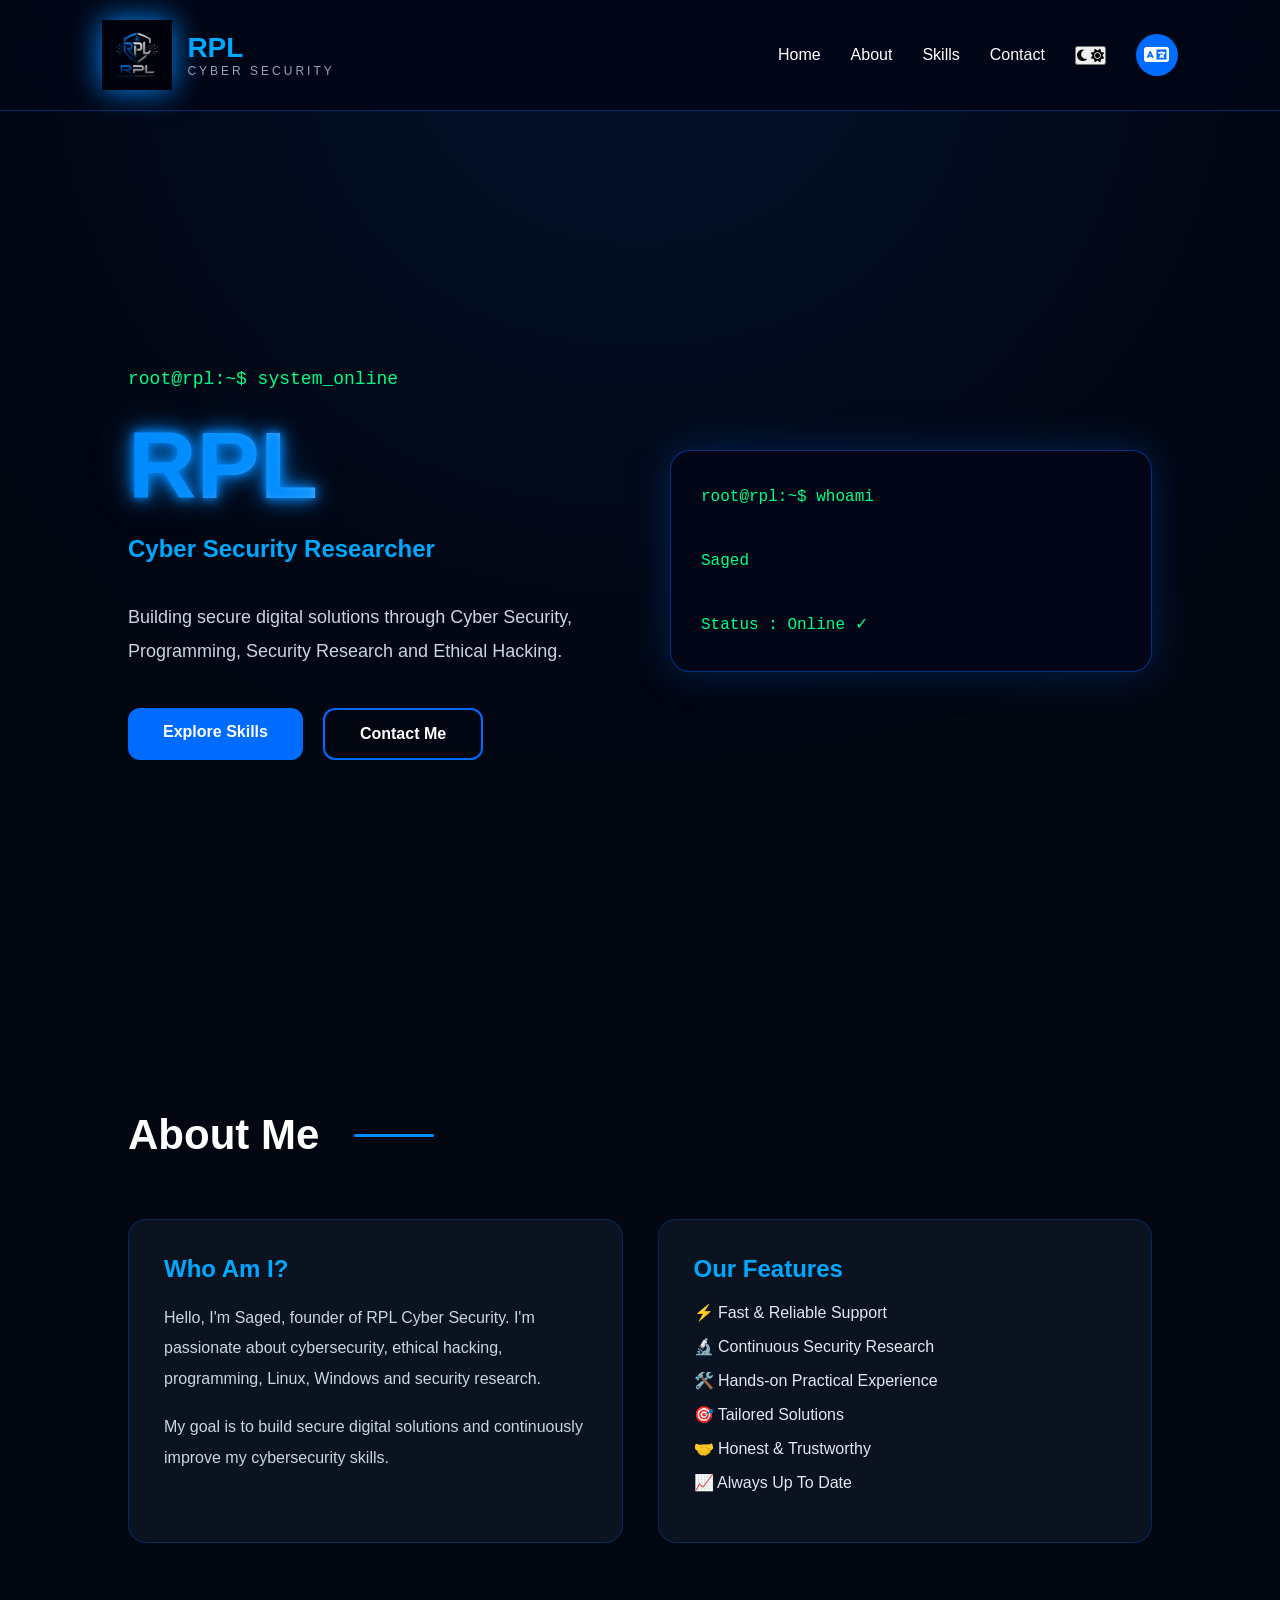
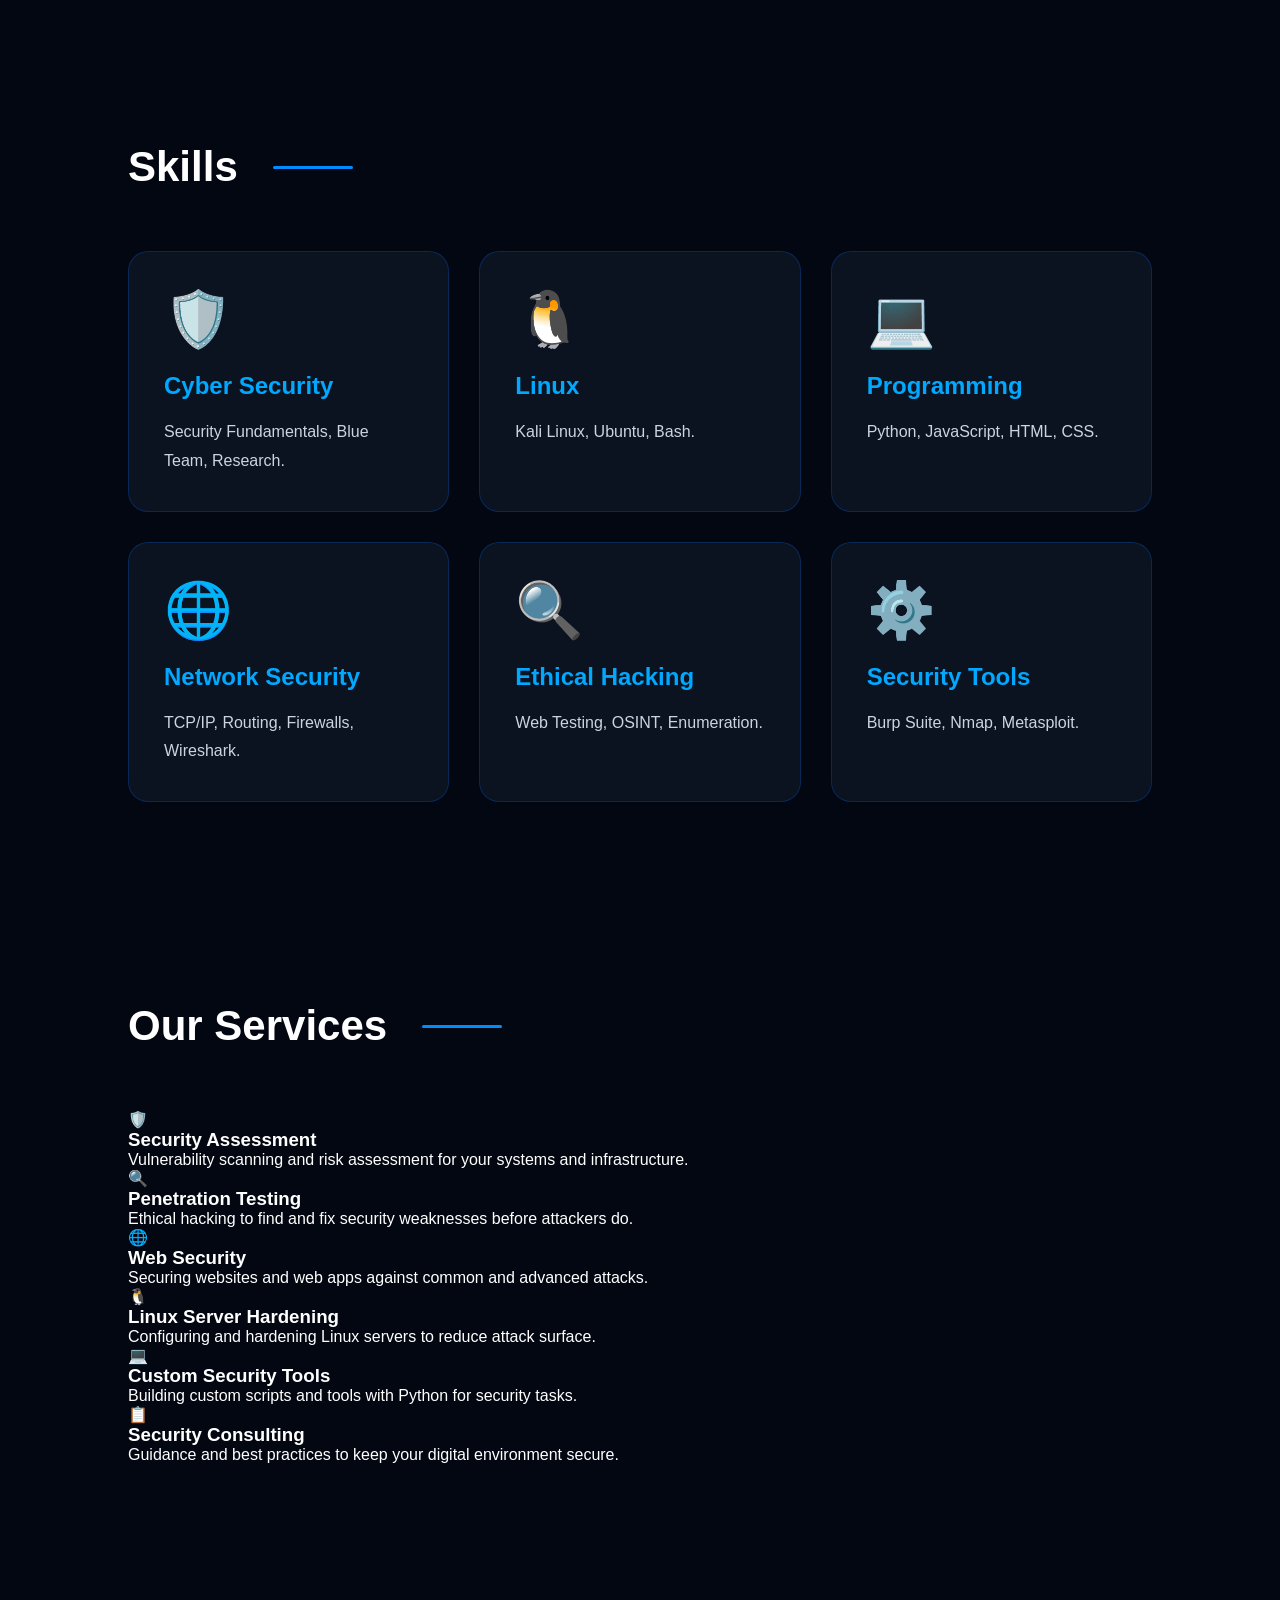
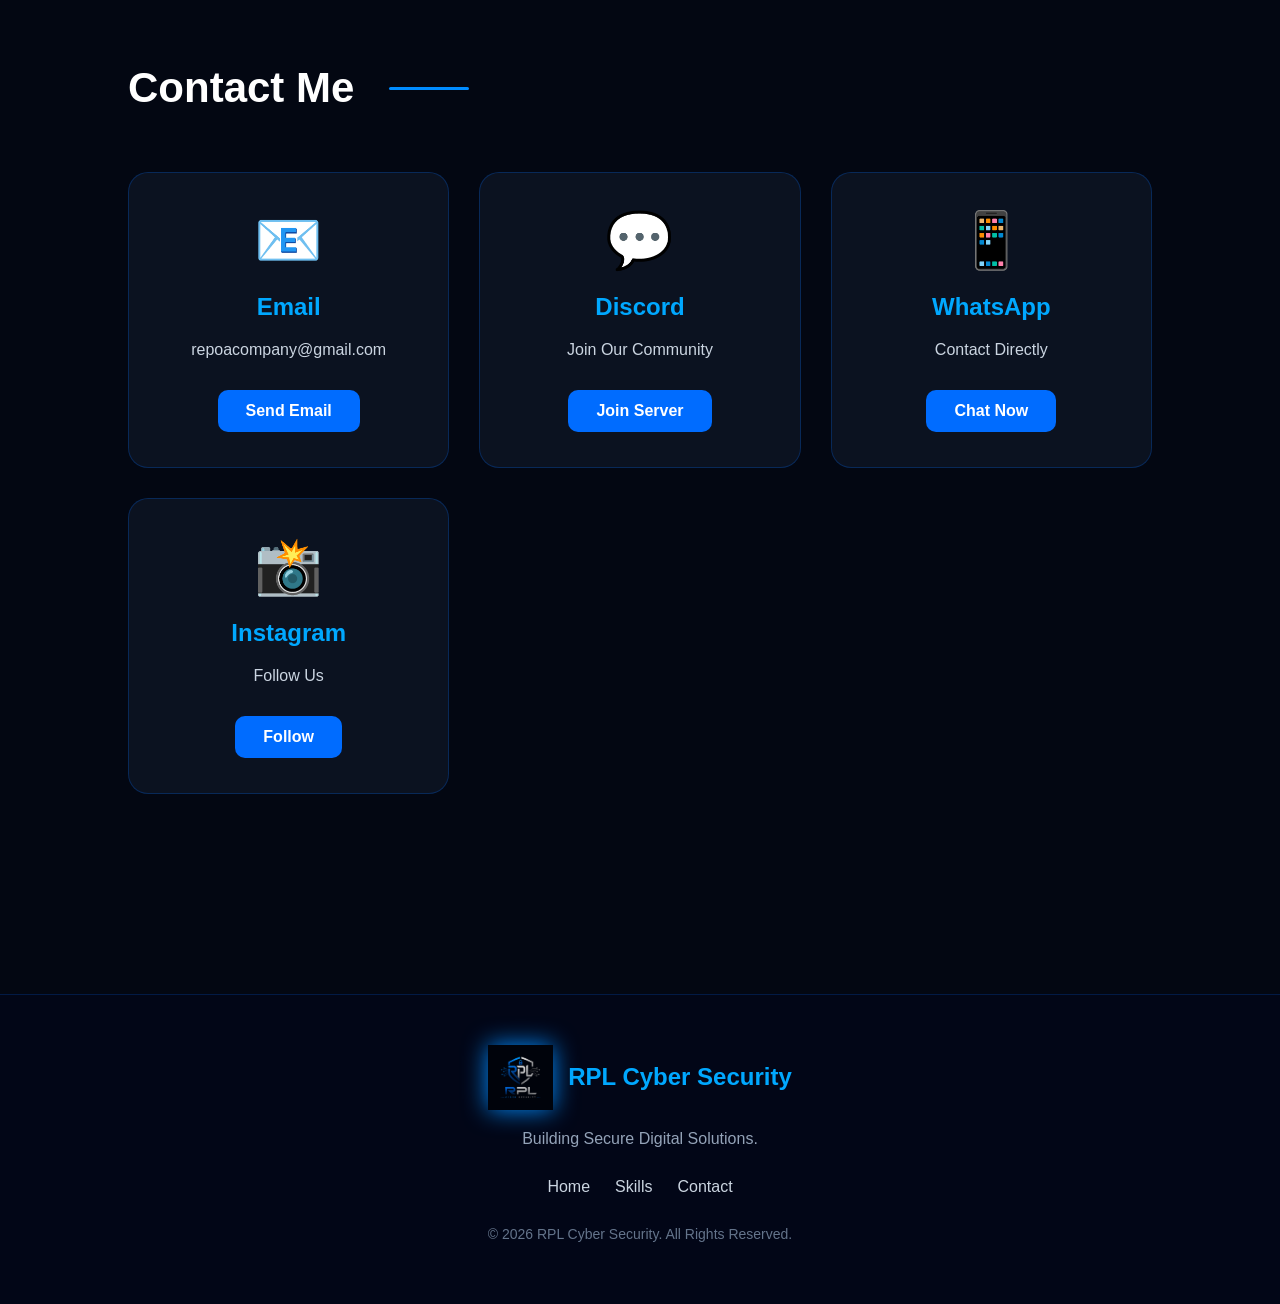
==== commit d4415cae: "Enhance security headers and update content Added security headers for improved protection and updat" ====
--- a/index.html
+++ b/index.html
@@ -16,6 +16,12 @@
 
 <meta name="author"
 content="RPL">
+
+<!-- Security headers (best-effort via meta; real HTTP headers should also be set at the hosting/CDN level, see notes at the end of this file) -->
+<meta http-equiv="Content-Security-Policy"
+content="default-src 'self'; style-src 'self' 'unsafe-inline' https://fonts.googleapis.com https://cdnjs.cloudflare.com; font-src 'self' https://fonts.gstatic.com https://cdnjs.cloudflare.com; img-src 'self' data:; script-src 'self'; connect-src 'self'; frame-ancestors 'none'; base-uri 'self'; form-action 'self'; object-src 'none'; upgrade-insecure-requests">
+<meta name="referrer" content="strict-origin-when-cross-origin">
+<meta http-equiv="X-Content-Type-Options" content="nosniff">
 
 <link rel="icon"
 href="RPL.png">
@@ -49,7 +55,20 @@
 href="style.css">
 
 <link rel="stylesheet"
-href="https://cdnjs.cloudflare.com/ajax/libs/font-awesome/6.5.1/css/all.min.css">
+href="https://cdnjs.cloudflare.com/ajax/libs/font-awesome/6.5.1/css/all.min.css"
+crossorigin="anonymous"
+referrerpolicy="no-referrer">
+
+<script>
+(function(){
+    try{
+        var savedTheme = localStorage.getItem("theme");
+        if(savedTheme === "light"){
+            document.documentElement.setAttribute("data-theme","light");
+        }
+    }catch(e){}
+})();
+</script>
 
 </head>
 
@@ -112,6 +131,11 @@
     <a href="#skills" data-lang="nav_skills">Skills</a>
 
     <a href="#contact" data-lang="nav_contact">Contact</a>
+
+    <button id="themeBtn" aria-label="Toggle light / dark mode" title="Toggle light / dark mode">
+        <i class="fa-solid fa-moon"></i>
+        <i class="fa-solid fa-sun"></i>
+    </button>
 
     <button id="langBtn" aria-label="Change language" title="Change language">
         <i class="fa-solid fa-language"></i>
@@ -213,8 +237,6 @@
 
     <div class="section-title">
 
-        <span>01</span>
-
         <h2 data-lang="about_title">About Me</h2>
 
     </div>
@@ -227,22 +249,19 @@
 
             <p data-lang="about_who_p1">
 
-                Hello, I'm Saged,
-                founder of RPL Cyber Security.
-                I'm passionate about cybersecurity,
-                ethical hacking,
-                programming,
-                Linux,
-                Windows
-                and security research.
+                Hi, I'm Saged — founder of RPL Cyber Security.
+                I focus on ethical hacking, security research,
+                and building practical solutions across
+                Linux and Windows environments.
 
             </p>
 
             <p data-lang="about_who_p2">
 
-                My goal is to build secure digital
-                solutions and continuously improve
-                my cybersecurity skills.
+                My mission is simple: build secure, reliable
+                digital solutions and keep sharpening my skills
+                so RPL can offer real value to the people and
+                businesses we work with.
 
             </p>
 
@@ -250,21 +269,21 @@
 
         <div class="about-card">
 
-            <h3 data-lang="about_focus_title">Current Focus</h3>
+            <h3 data-lang="about_features_title">Our Features</h3>
 
             <ul>
 
-                <li data-lang="about_focus_1">✔ Security Research</li>
-
-                <li data-lang="about_focus_2">✔ Linux Systems</li>
-
-                <li data-lang="about_focus_3">✔ Ethical Hacking</li>
-
-                <li data-lang="about_focus_4">✔ Python Programming</li>
-
-                <li data-lang="about_focus_5">✔ Network Security</li>
-
-                <li data-lang="about_focus_6">✔ Web Security</li>
+                <li data-lang="about_feature_1">⚡ Fast & Reliable Support</li>
+
+                <li data-lang="about_feature_2">🔬 Continuous Security Research</li>
+
+                <li data-lang="about_feature_3">🛠️ Hands-on Practical Experience</li>
+
+                <li data-lang="about_feature_4">🎯 Tailored Solutions</li>
+
+                <li data-lang="about_feature_5">🤝 Honest & Trustworthy</li>
+
+                <li data-lang="about_feature_6">📈 Always Up To Date</li>
 
             </ul>
 
@@ -274,81 +293,151 @@
 
 </section>
 
-<!-- ================= STATS ================= -->
-
-<section id="stats">
+<!-- ================= SKILLS ================= -->
+
+<section id="skills">
 
     <div class="section-title">
 
-        <span>02</span>
-
-        <h2 data-lang="stats_title">Statistics</h2>
-
-    </div>
-
-    <div class="stats-grid">
-
-        <div class="stat-box">
-
-            <h2 class="counter"
-                data-target="15">
-
-                0
-
-            </h2>
-
-            <p data-lang="stat_projects_label">
-
-                Projects
-
-            </p>
-
-        </div>
-
-        <div class="stat-box">
-
-            <h2 class="counter"
-                data-target="300">
-
-                0
-
-            </h2>
-
-            <p data-lang="stat_hours_label">
-
-                Hours Learning
-
-            </p>
-
-        </div>
-
-        <div class="stat-box">
-
-            <h2>
-
-                24/7
-
-            </h2>
-
-            <p data-lang="stat_research_label">
-
-                Research
-
-            </p>
-
-        </div>
-
-        <div class="stat-box">
-
-            <h2>
-
-                100%
-
-            </h2>
-
-            <p data-lang="stat_passion_label">
-
-                Passion
+        <h2 data-lang="skills_title">Skills</h2>
+
+    </div>
+
+    <div class="skills-grid">
+
+        <div class="skill-card">
+
+            <div class="icon">
+
+                🛡️
+
+            </div>
+
+            <h3 data-lang="skill1_title">
+
+                Cyber Security
+
+            </h3>
+
+            <p data-lang="skill1_desc">
+
+                Solid grounding in security fundamentals,
+                blue team practices, and ongoing research.
+
+            </p>
+
+        </div>
+
+        <div class="skill-card">
+
+            <div class="icon">
+
+                🐧
+
+            </div>
+
+            <h3 data-lang="skill2_title">
+
+                Linux
+
+            </h3>
+
+            <p data-lang="skill2_desc">
+
+                Comfortable working across Kali Linux,
+                Ubuntu, and the Bash command line.
+
+            </p>
+
+        </div>
+
+        <div class="skill-card">
+
+            <div class="icon">
+
+                💻
+
+            </div>
+
+            <h3 data-lang="skill3_title">
+
+                Programming
+
+            </h3>
+
+            <p data-lang="skill3_desc">
+
+                Writing tools and scripts in Python,
+                JavaScript, HTML, and CSS.
+
+            </p>
+
+        </div>
+
+        <div class="skill-card">
+
+            <div class="icon">
+
+                🌐
+
+            </div>
+
+            <h3 data-lang="skill4_title">
+
+                Network Security
+
+            </h3>
+
+            <p data-lang="skill4_desc">
+
+                Understanding TCP/IP, routing, firewalls,
+                and traffic analysis with Wireshark.
+
+            </p>
+
+        </div>
+
+        <div class="skill-card">
+
+            <div class="icon">
+
+                🔍
+
+            </div>
+
+            <h3 data-lang="skill5_title">
+
+                Ethical Hacking
+
+            </h3>
+
+            <p data-lang="skill5_desc">
+
+                Web application testing, OSINT gathering,
+                and thorough enumeration.
+
+            </p>
+
+        </div>
+
+        <div class="skill-card">
+
+            <div class="icon">
+
+                ⚙️
+
+            </div>
+
+            <h3 data-lang="skill6_title">
+
+                Security Tools
+
+            </h3>
+
+            <p data-lang="skill6_desc">
+
+                Hands-on experience with Burp Suite,
+                Nmap, and Metasploit.
 
             </p>
 
@@ -358,21 +447,19 @@
 
 </section>
 
-<!-- ================= SKILLS ================= -->
-
-<section id="skills">
+<!-- ================= SERVICES ================= -->
+
+<section id="services">
 
     <div class="section-title">
 
-        <span>03</span>
-
-        <h2 data-lang="skills_title">Skills</h2>
-
-    </div>
-
-    <div class="skills-grid">
-
-        <div class="skill-card">
+        <h2 data-lang="services_title">Our Services</h2>
+
+    </div>
+
+    <div class="services-grid">
+
+        <div class="service-card">
 
             <div class="icon">
 
@@ -380,23 +467,65 @@
 
             </div>
 
-            <h3 data-lang="skill1_title">
-
-                Cyber Security
-
-            </h3>
-
-            <p data-lang="skill1_desc">
-
-                Security Fundamentals,
-                Blue Team,
-                Research.
-
-            </p>
-
-        </div>
-
-        <div class="skill-card">
+            <h3 data-lang="service1_title">
+
+                Security Assessment
+
+            </h3>
+
+            <p data-lang="service1_desc">
+
+                Vulnerability scanning and risk assessment for your systems and infrastructure.
+
+            </p>
+
+        </div>
+
+        <div class="service-card">
+
+            <div class="icon">
+
+                🔍
+
+            </div>
+
+            <h3 data-lang="service2_title">
+
+                Penetration Testing
+
+            </h3>
+
+            <p data-lang="service2_desc">
+
+                Ethical hacking to find and fix security weaknesses before attackers do.
+
+            </p>
+
+        </div>
+
+        <div class="service-card">
+
+            <div class="icon">
+
+                🌐
+
+            </div>
+
+            <h3 data-lang="service3_title">
+
+                Web Security
+
+            </h3>
+
+            <p data-lang="service3_desc">
+
+                Securing websites and web apps against common and advanced attacks.
+
+            </p>
+
+        </div>
+
+        <div class="service-card">
 
             <div class="icon">
 
@@ -404,23 +533,21 @@
 
             </div>
 
-            <h3 data-lang="skill2_title">
-
-                Linux
-
-            </h3>
-
-            <p data-lang="skill2_desc">
-
-                Kali Linux,
-                Ubuntu,
-                Bash.
-
-            </p>
-
-        </div>
-
-        <div class="skill-card">
+            <h3 data-lang="service4_title">
+
+                Linux Server Hardening
+
+            </h3>
+
+            <p data-lang="service4_desc">
+
+                Configuring and hardening Linux servers to reduce attack surface.
+
+            </p>
+
+        </div>
+
+        <div class="service-card">
 
             <div class="icon">
 
@@ -428,91 +555,37 @@
 
             </div>
 
-            <h3 data-lang="skill3_title">
-
-                Programming
-
-            </h3>
-
-            <p data-lang="skill3_desc">
-
-                Python,
-                JavaScript,
-                HTML,
-                CSS.
-
-            </p>
-
-        </div>
-
-        <div class="skill-card">
-
-            <div class="icon">
-
-                🌐
-
-            </div>
-
-            <h3 data-lang="skill4_title">
-
-                Network Security
-
-            </h3>
-
-            <p data-lang="skill4_desc">
-
-                TCP/IP,
-                Routing,
-                Firewalls,
-                Wireshark.
-
-            </p>
-
-        </div>
-
-        <div class="skill-card">
-
-            <div class="icon">
-
-                🔍
-
-            </div>
-
-            <h3 data-lang="skill5_title">
-
-                Ethical Hacking
-
-            </h3>
-
-            <p data-lang="skill5_desc">
-
-                Web Testing,
-                OSINT,
-                Enumeration.
-
-            </p>
-
-        </div>
-
-        <div class="skill-card">
-
-            <div class="icon">
-
-                ⚙️
-
-            </div>
-
-            <h3 data-lang="skill6_title">
-
-                Security Tools
-
-            </h3>
-
-            <p data-lang="skill6_desc">
-
-                Burp Suite,
-                Nmap,
-                Metasploit.
+            <h3 data-lang="service5_title">
+
+                Custom Security Tools
+
+            </h3>
+
+            <p data-lang="service5_desc">
+
+                Building custom scripts and tools with Python for security tasks.
+
+            </p>
+
+        </div>
+
+        <div class="service-card">
+
+            <div class="icon">
+
+                📋
+
+            </div>
+
+            <h3 data-lang="service6_title">
+
+                Security Consulting
+
+            </h3>
+
+            <p data-lang="service6_desc">
+
+                Guidance and best practices to keep your digital environment secure.
 
             </p>
 
@@ -522,117 +595,12 @@
 
 </section>
 
-<!-- ================= CERTIFICATES ================= -->
-
-<section id="certificates">
+<!-- ================= CONTACT ================= -->
+
+<section id="contact">
 
     <div class="section-title">
 
-        <span>04</span>
-
-        <h2 data-lang="certificates_title">Learning Journey</h2>
-
-    </div>
-
-    <div class="certificates-grid">
-
-        <div class="certificate-card done">
-
-            <h3>✅ TryHackMe</h3>
-
-            <p data-lang="cert1_desc">
-
-                Learning Platform
-
-            </p>
-
-        </div>
-
-        <div class="certificate-card done">
-
-            <h3>✅ Hack The Box</h3>
-
-            <p data-lang="cert2_desc">
-
-                Labs & Practice
-
-            </p>
-
-        </div>
-
-        <div class="certificate-card progress">
-
-            <h3>📖 Security+</h3>
-
-            <p data-lang="cert3_desc">
-
-                Currently Studying
-
-            </p>
-
-        </div>
-
-        <div class="certificate-card target">
-
-            <h3>🎯 PNPT</h3>
-
-            <p data-lang="cert4_desc">
-
-                Future Goal
-
-            </p>
-
-        </div>
-
-    </div>
-
-</section>
-
-<!-- ================= JOURNEY ================= -->
-
-<section id="journey">
-
-    <div class="section-title">
-
-        <span>05</span>
-
-        <h2 data-lang="journey_title">Current Mission</h2>
-
-    </div>
-
-    <div class="journey-box">
-
-<pre id="roadmap" data-lang="journey_box">
-
-root@rpl:~$ roadmap
-
-✔ Learn Linux
-✔ Learn Networking
-✔ Learn Python
-✔ Security Research
-✔ Build Cyber Tools
-✔ Build RPL Company
-
-Status:
-██████████░░ 80%
-
-Mission:
-Building Secure Digital Solutions.
-
-</pre>
-
-    </div>
-
-</section>
-
-<!-- ================= CONTACT ================= -->
-
-<section id="contact">
-
-    <div class="section-title">
-
-        <span>06</span>
-
         <h2 data-lang="contact_title">Contact Me</h2>
 
     </div>
@@ -655,11 +623,11 @@
 
             <p>
 
-                repocompany@gmail.com
-
-            </p>
-
-            <a href="mailto:repocompany@gmail.com"
+                repoacompany@gmail.com
+
+            </p>
+
+            <a href="mailto:repoacompany@gmail.com"
                data-lang="btn_send_email">
 
                 Send Email
@@ -692,6 +660,7 @@
 
             <a href="https://discord.gg/FKMPZngNMP"
                target="_blank"
+               rel="noopener noreferrer"
                data-lang="btn_join_server">
 
                 Join Server
@@ -724,9 +693,43 @@
 
             <a href="https://wa.me/201203408153"
                target="_blank"
+               rel="noopener noreferrer"
                data-lang="btn_chat_now">
 
                 Chat Now
+
+            </a>
+
+        </div>
+
+
+
+        <div class="contact-card">
+
+            <div class="contact-icon">
+
+                📸
+
+            </div>
+
+            <h3 data-lang="contact_instagram_title">
+
+                Instagram
+
+            </h3>
+
+            <p data-lang="contact_instagram_desc">
+
+                Follow Us
+
+            </p>
+
+            <a href="https://instagram.com/repoacompany"
+               target="_blank"
+               rel="noopener noreferrer"
+               data-lang="btn_follow_now">
+
+                Follow
 
             </a>
 
--- a/style.css
+++ b/style.css
@@ -1,740 +1,1773 @@
+/* =========================
+   RPL CYBER SECURITY V2
+========================= */
+
 *{
     margin:0;
     padding:0;
     box-sizing:border-box;
 }
 
-
 html{
     scroll-behavior:smooth;
 }
 
-
 body{
 
     background:#030712;
+    color:#fff;
+
+    font-family:'Inter',sans-serif;
+
+    overflow-x:hidden;
+
+}
+
+/* Scrollbar */
+
+::-webkit-scrollbar{
+
+    width:8px;
+
+}
+
+::-webkit-scrollbar-track{
+
+    background:#020617;
+
+}
+
+::-webkit-scrollbar-thumb{
+
+    background:#006cff;
+    border-radius:20px;
+
+}
+
+::-webkit-scrollbar-thumb:hover{
+
+    background:#0095ff;
+
+}
+
+/* Background Glow */
+
+body::before{
+
+    content:"";
+
+    position:fixed;
+
+    width:650px;
+    height:650px;
+
+    border-radius:50%;
+
+    background:#006cff;
+
+    filter:blur(220px);
+
+    opacity:.18;
+
+    left:50%;
+    top:-320px;
+
+    transform:translateX(-50%);
+
+    z-index:-2;
+
+}
+
+/* Loader */
+
+.loader{
+
+    position:fixed;
+
+    inset:0;
+
+    background:#020617;
+
+    display:flex;
+
+    justify-content:center;
+    align-items:center;
+
+    flex-direction:column;
+
+    z-index:99999;
+
+    animation:loaderHide 2.5s forwards;
+
+}
+
+.loader img{
+
+    width:130px;
+
+    filter:drop-shadow(0 0 30px #008cff);
+
+    animation:logoFloat 2s infinite;
+
+}
+
+.loader h2{
+
+    margin:20px 0;
+
+    color:#00a8ff;
+
+    font-family:'Orbitron',sans-serif;
+
+}
+
+.loader p{
+
+    color:#94a3b8;
+
+}
+
+@keyframes logoFloat{
+
+    0%,100%{
+
+        transform:translateY(0);
+
+    }
+
+    50%{
+
+        transform:translateY(-10px);
+
+    }
+
+}
+
+@keyframes loaderHide{
+
+    0%,80%{
+
+        opacity:1;
+
+    }
+
+    100%{
+
+        opacity:0;
+        visibility:hidden;
+
+    }
+
+} 
+
+/* =========================
+        HEADER
+========================= */
+
+header{
+
+    position:sticky;
+
+    top:0;
+
+    width:100%;
+
+    padding:20px 8%;
+
+    display:flex;
+
+    justify-content:space-between;
+
+    align-items:center;
+
+    background:rgba(2,6,23,.85);
+
+    backdrop-filter:blur(15px);
+
+    border-bottom:1px solid rgba(0,108,255,.35);
+
+    z-index:999;
+
+}
+
+.logo{
+
+    display:flex;
+
+    align-items:center;
+
+    gap:15px;
+
+}
+
+.logo img{
+
+    width:70px;
+
+    height:70px;
+
+    object-fit:contain;
+
+    filter:drop-shadow(0 0 15px #008cff);
+
+}
+
+.logo h2{
+
+    font-family:'Orbitron',sans-serif;
+
+    color:#00a8ff;
+
+    font-size:28px;
+
+}
+
+.logo p{
+
+    color:#94a3b8;
+
+    font-size:12px;
+
+    letter-spacing:3px;
+
+}
+
+/* Navigation */
+
+nav{
+
+    display:flex;
+
+    align-items:center;
+
+    gap:30px;
+
+}
+
+nav a{
+
+    color:white;
+
+    text-decoration:none;
+
+    transition:.3s;
+
+    font-weight:500;
+
+    position:relative;
+
+}
+
+nav a::after{
+
+    content:"";
+
+    position:absolute;
+
+    left:0;
+
+    bottom:-8px;
+
+    width:0;
+
+    height:2px;
+
+    background:#00a8ff;
+
+    transition:.3s;
+
+}
+
+nav a:hover{
+
+    color:#00a8ff;
+
+}
+
+nav a:hover::after{
+
+    width:100%;
+
+}
+
+/* =========================
+        HERO
+========================= */
+
+.hero{
+
+    min-height:100vh;
+
+    display:grid;
+
+    grid-template-columns:1fr 1fr;
+
+    align-items:center;
+
+    gap:60px;
+
+    padding:80px 10%;
+
+}
+
+.hero-left{
+
+    animation:fadeLeft 1s;
+
+}
+
+.hero-left .terminal{
+
+    color:#00ff88;
+
+    font-family:monospace;
+
+    margin-bottom:15px;
+
+}
+
+.hero-left h1{
+
+    font-family:'Orbitron',sans-serif;
+
+    font-size:95px;
+
+    background:linear-gradient(90deg,#008cff,#ffffff);
+
+    -webkit-background-clip:text;
+
+    color:transparent;
+
+    margin-bottom:15px;
+
+}
+
+.hero-left h2{
+
+    color:#00a8ff;
+
+    margin-bottom:25px;
+
+    min-height:40px;
+
+}
+
+.hero-left p{
+
+    color:#cbd5e1;
+
+    line-height:1.9;
+
+    font-size:18px;
+
+}
+
+.hero-buttons{
+
+    display:flex;
+
+    gap:20px;
+
+    margin-top:40px;
+
+}
+
+.btn{
+
+    padding:15px 35px;
+
+    border-radius:12px;
+
+    background:#006cff;
+
+    color:white;
+
+    text-decoration:none;
+
+    transition:.3s;
+
+    font-weight:600;
+
+}
+
+.btn:hover{
+
+    transform:translateY(-6px);
+
+    box-shadow:0 0 25px #006cff;
+
+}
+
+.outline{
+
+    background:transparent;
+
+    border:2px solid #006cff;
+
+}
+
+.outline:hover{
+
+    background:#006cff;
+
+}
+
+.hero-right{
+
+    display:flex;
+
+    justify-content:center;
+
+}
+
+.terminal-box{
+
+    width:100%;
+
+    max-width:520px;
+
+    background:#020617;
+
+    border:1px solid rgba(0,108,255,.45);
+
+    border-radius:20px;
+
+    padding:30px;
+
+    box-shadow:0 0 40px rgba(0,108,255,.25);
+
+}
+
+.terminal-box pre{
+
+    color:#00ff88;
+
+    font-family:Consolas,monospace;
+
+    line-height:2;
+
+    white-space:pre-wrap;
+
+}
+
+/* Animations */
+
+@keyframes fadeLeft{
+
+    from{
+
+        opacity:0;
+
+        transform:translateX(-40px);
+
+    }
+
+    to{
+
+        opacity:1;
+
+        transform:translateX(0);
+
+    }
+
+}
+
+/* =========================
+      SECTION TITLE
+========================= */
+
+section{
+
+    padding:100px 10%;
+
+}
+
+.section-title{
+
+    display:flex;
+
+    align-items:center;
+
+    gap:20px;
+
+    margin-bottom:60px;
+
+}
+
+.section-title span{
+
+    font-size:70px;
+
+    font-weight:700;
+
+    color:rgba(0,140,255,.15);
+
+    font-family:'Orbitron',sans-serif;
+
+}
+
+.section-title h2{
+
+    font-size:42px;
+
     color:#ffffff;
-    font-family:Arial, sans-serif;
-    overflow-x:hidden;
-
-}
-
-
-/* Background Glow */
-
-body::before{
+
+    font-family:'Orbitron',sans-serif;
+
+}
+
+/* =========================
+        ABOUT
+========================= */
+
+.about-container{
+
+    display:grid;
+
+    grid-template-columns:repeat(auto-fit,minmax(320px,1fr));
+
+    gap:35px;
+
+}
+
+.about-card{
+
+    background:#0b1220;
+
+    border:1px solid rgba(0,108,255,.25);
+
+    border-radius:18px;
+
+    padding:35px;
+
+    transition:.35s;
+
+}
+
+.about-card:hover{
+
+    transform:translateY(-10px);
+
+    border-color:#008cff;
+
+    box-shadow:0 0 25px rgba(0,140,255,.25);
+
+}
+
+.about-card h3{
+
+    color:#00a8ff;
+
+    margin-bottom:20px;
+
+    font-size:24px;
+
+}
+
+.about-card p{
+
+    color:#cbd5e1;
+
+    line-height:1.9;
+
+    margin-bottom:18px;
+
+}
+
+.about-card ul{
+
+    list-style:none;
+
+}
+
+.about-card li{
+
+    margin:15px 0;
+
+    color:#e2e8f0;
+
+}
+
+/* =========================
+        STATS
+========================= */
+
+.stats-grid{
+
+    display:grid;
+
+    grid-template-columns:repeat(auto-fit,minmax(220px,1fr));
+
+    gap:25px;
+
+}
+
+.stat-box{
+
+    background:#08101d;
+
+    border:1px solid rgba(0,108,255,.25);
+
+    border-radius:18px;
+
+    padding:35px;
+
+    text-align:center;
+
+    transition:.35s;
+
+}
+
+.stat-box:hover{
+
+    transform:translateY(-8px);
+
+    border-color:#008cff;
+
+    box-shadow:0 0 25px rgba(0,140,255,.25);
+
+}
+
+.stat-box h2{
+
+    font-size:55px;
+
+    color:#00a8ff;
+
+    margin-bottom:15px;
+
+    font-family:'Orbitron',sans-serif;
+
+}
+
+.stat-box p{
+
+    color:#94a3b8;
+
+    font-size:17px;
+
+}
+
+/* =========================
+        SKILLS
+========================= */
+
+.skills-grid{
+
+    display:grid;
+
+    grid-template-columns:repeat(auto-fit,minmax(270px,1fr));
+
+    gap:30px;
+
+}
+
+.skill-card{
+
+    background:#0b1220;
+
+    border:1px solid rgba(0,108,255,.25);
+
+    border-radius:20px;
+
+    padding:35px;
+
+    transition:.35s;
+
+}
+
+.skill-card:hover{
+
+    transform:translateY(-12px);
+
+    border-color:#00a8ff;
+
+    box-shadow:0 0 30px rgba(0,140,255,.25);
+
+}
+
+.skill-card .icon{
+
+    font-size:55px;
+
+    margin-bottom:20px;
+
+}
+
+.skill-card h3{
+
+    color:#00a8ff;
+
+    margin-bottom:18px;
+
+    font-size:24px;
+
+}
+
+.skill-card p{
+
+    color:#cbd5e1;
+
+    line-height:1.8;
+
+}
+
+/* =========================
+      CERTIFICATES
+========================= */
+
+.certificates-grid{
+
+    display:grid;
+
+    grid-template-columns:repeat(auto-fit,minmax(250px,1fr));
+
+    gap:25px;
+
+}
+
+.certificate-card{
+
+    background:#0b1220;
+
+    border:1px solid rgba(0,108,255,.25);
+
+    border-radius:18px;
+
+    padding:30px;
+
+    text-align:center;
+
+    transition:.35s;
+
+}
+
+.certificate-card:hover{
+
+    transform:translateY(-10px);
+
+    border-color:#00a8ff;
+
+    box-shadow:0 0 25px rgba(0,140,255,.25);
+
+}
+
+.certificate-card h3{
+
+    color:#00a8ff;
+
+    margin-bottom:15px;
+
+}
+
+.certificate-card p{
+
+    color:#cbd5e1;
+
+}
+
+/* =========================
+        JOURNEY
+========================= */
+
+.journey-box{
+
+    background:#020617;
+
+    border:1px solid rgba(0,108,255,.25);
+
+    border-radius:20px;
+
+    padding:35px;
+
+}
+
+.journey-box pre{
+
+    color:#00ff88;
+
+    font-family:Consolas,monospace;
+
+    line-height:2;
+
+    white-space:pre-wrap;
+
+    font-size:16px;
+
+}
+
+/* =========================
+        CONTACT
+========================= */
+
+.contact-grid{
+
+    display:grid;
+
+    grid-template-columns:repeat(auto-fit,minmax(270px,1fr));
+
+    gap:30px;
+
+}
+
+.contact-card{
+
+    background:#0b1220;
+
+    border:1px solid rgba(0,108,255,.25);
+
+    border-radius:20px;
+
+    padding:35px;
+
+    text-align:center;
+
+    transition:.35s;
+
+}
+
+.contact-card:hover{
+
+    transform:translateY(-12px);
+
+    border-color:#00a8ff;
+
+    box-shadow:0 0 30px rgba(0,140,255,.25);
+
+}
+
+.contact-icon{
+
+    font-size:55px;
+
+    margin-bottom:20px;
+
+}
+
+.contact-card h3{
+
+    color:#00a8ff;
+
+    margin-bottom:15px;
+
+    font-size:24px;
+
+}
+
+.contact-card p{
+
+    color:#cbd5e1;
+
+    margin-bottom:25px;
+
+    line-height:1.8;
+
+}
+
+.contact-card a{
+
+    display:inline-block;
+
+    text-decoration:none;
+
+    background:#006cff;
+
+    color:#fff;
+
+    padding:12px 28px;
+
+    border-radius:10px;
+
+    transition:.3s;
+
+    font-weight:600;
+
+}
+
+.contact-card a:hover{
+
+    background:#008cff;
+
+    transform:translateY(-3px);
+
+}
+
+/* =========================
+        TOP BUTTON
+========================= */
+
+#topBtn{
+
+    position:fixed;
+
+    bottom:30px;
+
+    right:30px;
+
+    width:55px;
+
+    height:55px;
+
+    border:none;
+
+    border-radius:50%;
+
+    background:#006cff;
+
+    color:#fff;
+
+    font-size:22px;
+
+    cursor:pointer;
+
+    display:none;
+
+    transition:.3s;
+
+    box-shadow:0 0 20px rgba(0,108,255,.45);
+
+    z-index:999;
+
+}
+
+#topBtn:hover{
+
+    transform:translateY(-6px);
+
+    background:#008cff;
+
+}
+
+/* =========================
+          FOOTER
+========================= */
+
+footer{
+
+    margin-top:100px;
+
+    padding:50px 10%;
+
+    text-align:center;
+
+    border-top:1px solid rgba(0,108,255,.2);
+
+    background:#020617;
+
+}
+
+.footer-logo{
+
+    display:flex;
+
+    justify-content:center;
+
+    align-items:center;
+
+    gap:15px;
+
+    margin-bottom:20px;
+
+}
+
+.footer-logo img{
+
+    width:65px;
+
+    filter:drop-shadow(0 0 12px #008cff);
+
+}
+
+.footer-logo h2{
+
+    font-family:'Orbitron',sans-serif;
+
+    color:#00a8ff;
+
+}
+
+footer p{
+
+    color:#94a3b8;
+
+    margin:12px 0;
+
+}
+
+.footer-links{
+
+    display:flex;
+
+    justify-content:center;
+
+    gap:25px;
+
+    margin:30px 0;
+
+    flex-wrap:wrap;
+
+}
+
+.footer-links a{
+
+    text-decoration:none;
+
+    color:#cbd5e1;
+
+    transition:.3s;
+
+}
+
+.footer-links a:hover{
+
+    color:#00a8ff;
+
+}
+
+.copyright{
+
+    margin-top:25px;
+
+    font-size:14px;
+
+    color:#64748b;
+
+}
+
+/* =========================
+      RESPONSIVE DESIGN
+========================= */
+
+@media (max-width:1100px){
+
+.hero{
+
+    grid-template-columns:1fr;
+
+    text-align:center;
+
+    gap:60px;
+
+}
+
+.hero-left{
+
+    order:2;
+
+}
+
+.hero-right{
+
+    order:1;
+
+}
+
+.hero-buttons{
+
+    justify-content:center;
+
+}
+
+.hero-left h1{
+
+    font-size:70px;
+
+}
+
+header{
+
+    flex-direction:column;
+
+    gap:20px;
+
+}
+
+nav{
+
+    flex-wrap:wrap;
+
+    justify-content:center;
+
+}
+
+}
+
+@media (max-width:768px){
+
+section{
+
+    padding:80px 7%;
+
+}
+
+.logo{
+
+    flex-direction:column;
+
+    text-align:center;
+
+}
+
+.logo img{
+
+    width:60px;
+
+}
+
+.logo h2{
+
+    font-size:24px;
+
+}
+
+nav{
+
+    gap:15px;
+
+}
+
+nav a{
+
+    font-size:15px;
+
+}
+
+.hero{
+
+    padding-top:150px;
+
+}
+
+.hero-left h1{
+
+    font-size:55px;
+
+}
+
+.hero-left h2{
+
+    font-size:24px;
+
+}
+
+.hero-left p{
+
+    font-size:16px;
+
+}
+
+.hero-buttons{
+
+    flex-direction:column;
+
+    align-items:center;
+
+}
+
+.btn{
+
+    width:220px;
+
+    text-align:center;
+
+}
+
+.section-title{
+
+    flex-direction:column;
+
+    text-align:center;
+
+}
+
+.section-title span{
+
+    font-size:48px;
+
+}
+
+.section-title h2{
+
+    font-size:34px;
+
+}
+
+.about-container,
+
+.skills-grid,
+
+.stats-grid,
+
+.certificates-grid,
+
+.contact-grid{
+
+    grid-template-columns:1fr;
+
+}
+
+.terminal-box{
+
+    padding:20px;
+
+}
+
+.terminal-box pre{
+
+    font-size:14px;
+
+}
+
+}
+
+@media (max-width:480px){
+
+body{
+
+    font-size:15px;
+
+}
+
+.hero-left h1{
+
+    font-size:42px;
+
+}
+
+.hero-left h2{
+
+    font-size:20px;
+
+}
+
+.hero-left p{
+
+    font-size:15px;
+
+}
+
+.logo img{
+
+    width:50px;
+
+}
+
+.logo h2{
+
+    font-size:20px;
+
+}
+
+nav{
+
+    gap:10px;
+
+}
+
+nav a{
+
+    font-size:14px;
+
+}
+
+.stat-box h2{
+
+    font-size:42px;
+
+}
+
+.skill-card,
+
+.contact-card,
+
+.certificate-card{
+
+    padding:25px;
+
+}
+
+.footer-links{
+
+    flex-direction:column;
+
+    gap:15px;
+
+}
+
+#topBtn{
+
+    width:45px;
+
+    height:45px;
+
+    right:20px;
+
+    bottom:20px;
+
+}
+
+}
+
+/* =========================
+      SCROLL ANIMATIONS
+========================= */
+
+.fade-up{
+
+    opacity:0;
+
+    transform:translateY(60px);
+
+    transition:all .8s ease;
+
+}
+
+.fade-up.show{
+
+    opacity:1;
+
+    transform:translateY(0);
+
+}
+
+.fade-left{
+
+    opacity:0;
+
+    transform:translateX(-60px);
+
+    transition:all .8s ease;
+
+}
+
+.fade-left.show{
+
+    opacity:1;
+
+    transform:translateX(0);
+
+}
+
+.fade-right{
+
+    opacity:0;
+
+    transform:translateX(60px);
+
+    transition:all .8s ease;
+
+}
+
+.fade-right.show{
+
+    opacity:1;
+
+    transform:translateX(0);
+
+}
+
+/* =========================
+      HOVER EFFECTS
+========================= */
+
+.skill-card,
+.contact-card,
+.certificate-card,
+.stat-box,
+.about-card{
+
+    position:relative;
+
+    overflow:hidden;
+
+}
+
+.skill-card::before,
+.contact-card::before,
+.certificate-card::before,
+.stat-box::before,
+.about-card::before{
 
     content:"";
 
-    position:fixed;
-
-    width:600px;
-    height:600px;
+    position:absolute;
+
+    top:0;
+
+    left:-100%;
+
+    width:100%;
+
+    height:100%;
+
+    background:linear-gradient(
+        120deg,
+        transparent,
+        rgba(255,255,255,.05),
+        transparent
+    );
+
+    transition:.8s;
+
+}
+
+.skill-card:hover::before,
+.contact-card:hover::before,
+.certificate-card:hover::before,
+.stat-box:hover::before,
+.about-card:hover::before{
+
+    left:100%;
+
+}
+
+/* =========================
+        GLOW
+========================= */
+
+.hero h1{
+
+    text-shadow:
+    0 0 10px #008cff,
+    0 0 20px #008cff,
+    0 0 40px rgba(0,140,255,.35);
+
+}
+
+.logo img:hover{
+
+    transform:rotate(6deg) scale(1.05);
+
+    transition:.4s;
+
+}
+
+/* =========================
+      BUTTON EFFECT
+========================= */
+
+.btn{
+
+    position:relative;
+
+    overflow:hidden;
+
+}
+
+.btn::after{
+
+    content:"";
+
+    position:absolute;
+
+    left:-120%;
+
+    top:0;
+
+    width:120%;
+
+    height:100%;
+
+    background:linear-gradient(
+        90deg,
+        transparent,
+        rgba(255,255,255,.3),
+        transparent
+    );
+
+    transition:.6s;
+
+}
+
+.btn:hover::after{
+
+    left:120%;
+
+}
+
+/* =========================
+      TERMINAL
+========================= */
+
+.terminal-box{
+
+    animation:terminalFloat 4s ease-in-out infinite;
+
+}
+
+@keyframes terminalFloat{
+
+    0%{
+
+        transform:translateY(0);
+
+    }
+
+    50%{
+
+        transform:translateY(-10px);
+
+    }
+
+    100%{
+
+        transform:translateY(0);
+
+    }
+
+}
+
+/* =========================
+      SELECTION
+========================= */
+
+::selection{
+
+    background:#008cff;
+
+    color:white;
+
+}
+
+/* =========================
+      FINAL EFFECTS
+========================= */
+
+/* Smooth image animation */
+
+img{
+
+    user-select:none;
+
+    -webkit-user-drag:none;
+
+    transition:.35s;
+
+}
+
+/* Links */
+
+a{
+
+    transition:.3s;
+
+}
+
+/* Better focus */
+
+button,
+a{
+
+    outline:none;
+
+}
+
+/* Small glow */
+
+.skill-card:hover,
+.contact-card:hover,
+.about-card:hover,
+.certificate-card:hover,
+.stat-box:hover{
+
+    box-shadow:
+    0 0 15px rgba(0,108,255,.20),
+    0 0 35px rgba(0,108,255,.18);
+
+}
+
+/* Glass */
+
+header{
+
+    backdrop-filter:blur(18px);
+
+}
+
+/* Sections */
+
+section{
+
+    position:relative;
+
+}
+
+/* Blue line */
+
+.section-title::after{
+
+    content:"";
+
+    width:80px;
+
+    height:3px;
+
+    background:#008cff;
+
+    margin-left:15px;
+
+    border-radius:50px;
+
+}
+
+/* Footer */
+
+footer{
+
+    overflow:hidden;
+
+}
+
+/* Loader Fade */
+
+.loader.hide{
+
+    opacity:0;
+
+    visibility:hidden;
+
+    pointer-events:none;
+
+    transition:1s;
+
+}
+
+/* Top Button */
+
+#topBtn.show{
+
+    display:block;
+
+    animation:topFade .4s;
+
+}
+
+@keyframes topFade{
+
+    from{
+
+        opacity:0;
+
+        transform:translateY(20px);
+
+    }
+
+    to{
+
+        opacity:1;
+
+        transform:translateY(0);
+
+    }
+
+}
+
+/* Floating */
+
+@keyframes floatCard{
+
+    0%{
+
+        transform:translateY(0);
+
+    }
+
+    50%{
+
+        transform:translateY(-5px);
+
+    }
+
+    100%{
+
+        transform:translateY(0);
+
+    }
+
+}
+
+.skill-card:nth-child(3){
+
+    animation:floatCard 6s infinite;
+
+}
+
+/* Performance */
+
+html{
+
+    scroll-padding-top:90px;
+
+}
+
+body{
+
+    text-rendering:optimizeLegibility;
+
+}
+
+/* ==========================
+      LANGUAGE BUTTON
+========================== */
+
+#langBtn{
+
+    display:flex;
+
+    align-items:center;
+
+    justify-content:center;
+
+    width:42px;
+
+    height:42px;
+
+    padding:0;
 
     background:#006cff;
 
-    filter:blur(180px);
-
-    opacity:.15;
-
-    top:-250px;
-
-    left:50%;
-
-    transform:translateX(-50%);
-
-    z-index:-1;
-
-}
-
-
-
-/* Loading Screen */
-
-.loader{
-
-    position:fixed;
-
-    inset:0;
-
-    background:#020617;
-
-    display:flex;
-
-    justify-content:center;
-
-    align-items:center;
-
-    flex-direction:column;
-
-    z-index:9999;
-
-    animation:loaderHide 3s forwards;
-
-}
-
-
-.loader img{
-
-    width:130px;
-
-    filter:drop-shadow(0 0 30px #008cff);
-
-}
-
-
-.loader h2{
-
-    color:#00a8ff;
-
-    margin:20px 0;
-
-}
-
-
-.loader p{
-
-    color:#94a3b8;
-
-}
-
-
-
-@keyframes loaderHide{
-
-    0%,80%{
-
-        opacity:1;
-
-    }
-
-
-    100%{
-
-        opacity:0;
-
-        visibility:hidden;
-
-    }
-
-}
-
-
-
-
-
-
-/* Header */
-
-
-header{
-
-    display:flex;
-
-    justify-content:space-between;
-
-    align-items:center;
-
-    padding:20px 8%;
-
-    position:sticky;
-
-    top:0;
-
-    z-index:100;
-
-    background:rgba(3,7,18,.85);
-
-    backdrop-filter:blur(15px);
-
-    border-bottom:1px solid #006cff;
-
-}
-
-
-
-.logo{
-
-    display:flex;
-
-    align-items:center;
-
-    gap:15px;
-
-}
-
-
-
-.logo img{
-
-    width:65px;
-
-    height:65px;
-
-    object-fit:contain;
-
-    filter:drop-shadow(0 0 15px #006cff);
-
-}
-
-
-
-.logo h2{
-
-    color:#00a8ff;
-
-}
-
-
-.logo p{
-
-    color:#94a3b8;
-
-    font-size:12px;
-
-    letter-spacing:3px;
-
-}
-
-
-
-
-
-
-
-/* Navigation */
-
-
-nav{
-
-    display:flex;
-
-    align-items:center;
-
-    gap:25px;
-
-}
-
-
-nav a{
-
-    color:white;
-
-    text-decoration:none;
+    color:#fff;
+
+    border:none;
+
+    border-radius:50%;
+
+    cursor:pointer;
+
+    font-size:20px;
 
     transition:.3s;
 
 }
 
-
-
-nav a:hover{
-
-    color:#00a8ff;
-
-}
-
-
-
-
-
-
-/* Language */
-
-
-.lang{
-
-    position:relative;
-
-}
-
-
-
-.lang>button{
-
-    background:#006cff;
-
-    border:none;
-
-    color:white;
-
-    padding:10px 15px;
-
-    border-radius:10px;
-
-    cursor:pointer;
-
-}
-
-
-
-.menu{
-
-    display:none;
-
-    position:absolute;
-
-    right:0;
-
-    top:45px;
-
-    background:#111827;
-
-    border:1px solid #006cff;
-
-    border-radius:10px;
-
-    overflow:hidden;
-
-}
-
-
-
-.menu.show{
-
-    display:block;
-
-}
-
-
-
-.menu button{
-
-    display:block;
-
-    width:130px;
-
-    padding:12px;
-
-    background:none;
-
-    color:white;
-
-    border:none;
-
-    cursor:pointer;
-
-}
-
-
-
-.menu button:hover{
-
-    background:#006cff;
-
-}
-
-
-
-
-
-
-
-
-/* Hero */
-
-
-.hero{
-
-    min-height:90vh;
-
-    display:flex;
-
-    justify-content:space-around;
-
-    align-items:center;
-
-    padding:80px 10%;
-
-    gap:50px;
-
-}
-
-
-
-.hero-text{
-
-    max-width:650px;
-
-}
-
-
-
-.terminal{
-
-    color:#00ff88;
-
-    font-family:monospace;
-
-}
-
-
-
-.hero h1{
-
-    font-size:90px;
-
-    letter-spacing:5px;
-
-    margin:20px 0;
-
-    background:linear-gradient(90deg,#008cff,#ffffff);
-
-    background-clip:text;
-
-    color:transparent;
-
-}
-
-
-
-.hero h2{
-
-    color:#00a8ff;
-
-}
-
-
-
-.hero-text p{
-
-    color:#cbd5e1;
-
-    font-size:18px;
-
-    line-height:1.8;
-
-}
-
-
-
-.btn{
-
-    display:inline-block;
-
-    margin-top:30px;
-
-    padding:14px 35px;
-
-    background:#006cff;
-
-    color:white;
-
-    text-decoration:none;
-
-    border-radius:12px;
-
-    transition:.3s;
-
-}
-
-
-
-.btn:hover{
-
-    background:#00a8ff;
-
-    transform:translateY(-5px);
-
-}
-
-
-
-
-
-
-/* Terminal Box */
-
-
-.terminal-box{
-
-    background:#020617;
-
-    padding:35px;
-
-    border-radius:20px;
-
-    border:1px solid #006cff;
-
-    color:#00ff88;
-
-    font-family:monospace;
-
-    box-shadow:0 0 35px #006cff55;
-
-}
-
-
-
-
-
-
-
-/* Sections */
-
-
-section{
-
-    padding:90px 10%;
-
-}
-
-
-
-section h2{
-
-    text-align:center;
-
-    color:#00a8ff;
-
-    font-size:40px;
-
-    margin-bottom:40px;
-
-}
-
-
-
-section>p{
-
-    max-width:900px;
-
-    margin:auto;
-
-    text-align:center;
-
-    color:#cbd5e1;
-
-    line-height:2;
-
-}
-
-
-
-
-
-
-
-/* Skills */
-
-
-.skill-list{
-
-    display:flex;
-
-    justify-content:center;
-
-    flex-wrap:wrap;
-
-    gap:18px;
-
-}
-
-
-
-.skill-list span{
-
-    background:#111827;
-
-    color:#00a8ff;
-
-    border:1px solid #006cff;
-
-    padding:15px 30px;
-
-    border-radius:30px;
-
-    transition:.3s;
-
-}
-
-
-
-.skill-list span:hover{
-
-    background:#006cff;
-
-    color:white;
-
-    transform:translateY(-7px);
-
-}
-
-
-
-
-
-
-
-/* Projects */
-
-
-.project{
-
-    background:#111827;
-
-    padding:50px;
-
-    border-radius:20px;
-
-    text-align:center;
-
-    border:1px solid #006cff55;
-
-}
-
-
-
-
-
-
-
-/* Contact */
-
-
-.contact-box{
-
-    display:grid;
-
-    grid-template-columns:repeat(auto-fit,minmax(250px,1fr));
-
-    gap:25px;
-
-}
-
-
-
-.contact-item{
-
-    background:#111827;
-
-    padding:35px;
-
-    border-radius:20px;
-
-    text-align:center;
-
-    border:1px solid #006cff55;
-
-}
-
-
-
-.contact-item h3{
-
-    color:#00a8ff;
-
-    margin-bottom:20px;
-
-}
-
-
-
-.contact-item p{
-
-    color:#cbd5e1;
-
-    margin-bottom:20px;
-
-}
-
-
-
-.contact-item button,
-.contact-item a{
-
-    background:#006cff;
-
-    color:white;
-
-    border:none;
-
-    padding:12px 25px;
-
-    border-radius:10px;
-
-    text-decoration:none;
-
-    cursor:pointer;
-
-}
-
-
-
-.contact-item button:hover,
-.contact-item a:hover{
-
-    background:#00a8ff;
-
-}
-
-
-
-
-
-
-
-/* Footer */
-
-
-footer{
-
-    text-align:center;
-
-    padding:30px;
-
-    background:#020617;
-
-    color:#94a3b8;
-
-}
-
-
-
-
-
-
-
-/* Mobile */
-
-
-@media(max-width:800px){
-
-
-header{
-
-    flex-direction:column;
-
-    gap:20px;
-
-}
-
-
-nav{
-
-    flex-wrap:wrap;
-
-    justify-content:center;
-
-}
-
-
-
-.hero{
-
-    flex-direction:column;
-
-    text-align:center;
-
-}
-
-
-
-.hero h1{
-
-    font-size:55px;
-
-}
-
-
-}+#langBtn:hover{
+
+    background:#008cff;
+
+    transform:translateY(-2px);
+
+}
+
+html[dir="rtl"]{
+
+    direction:rtl;
+
+}
+
+html[dir="rtl"] nav{
+
+    flex-direction:row-reverse;
+
+}
+
+html[dir="rtl"] .hero{
+
+    direction:rtl;
+
+}
+
+html[dir="rtl"] .hero-buttons{
+
+    justify-content:flex-end;
+
+}
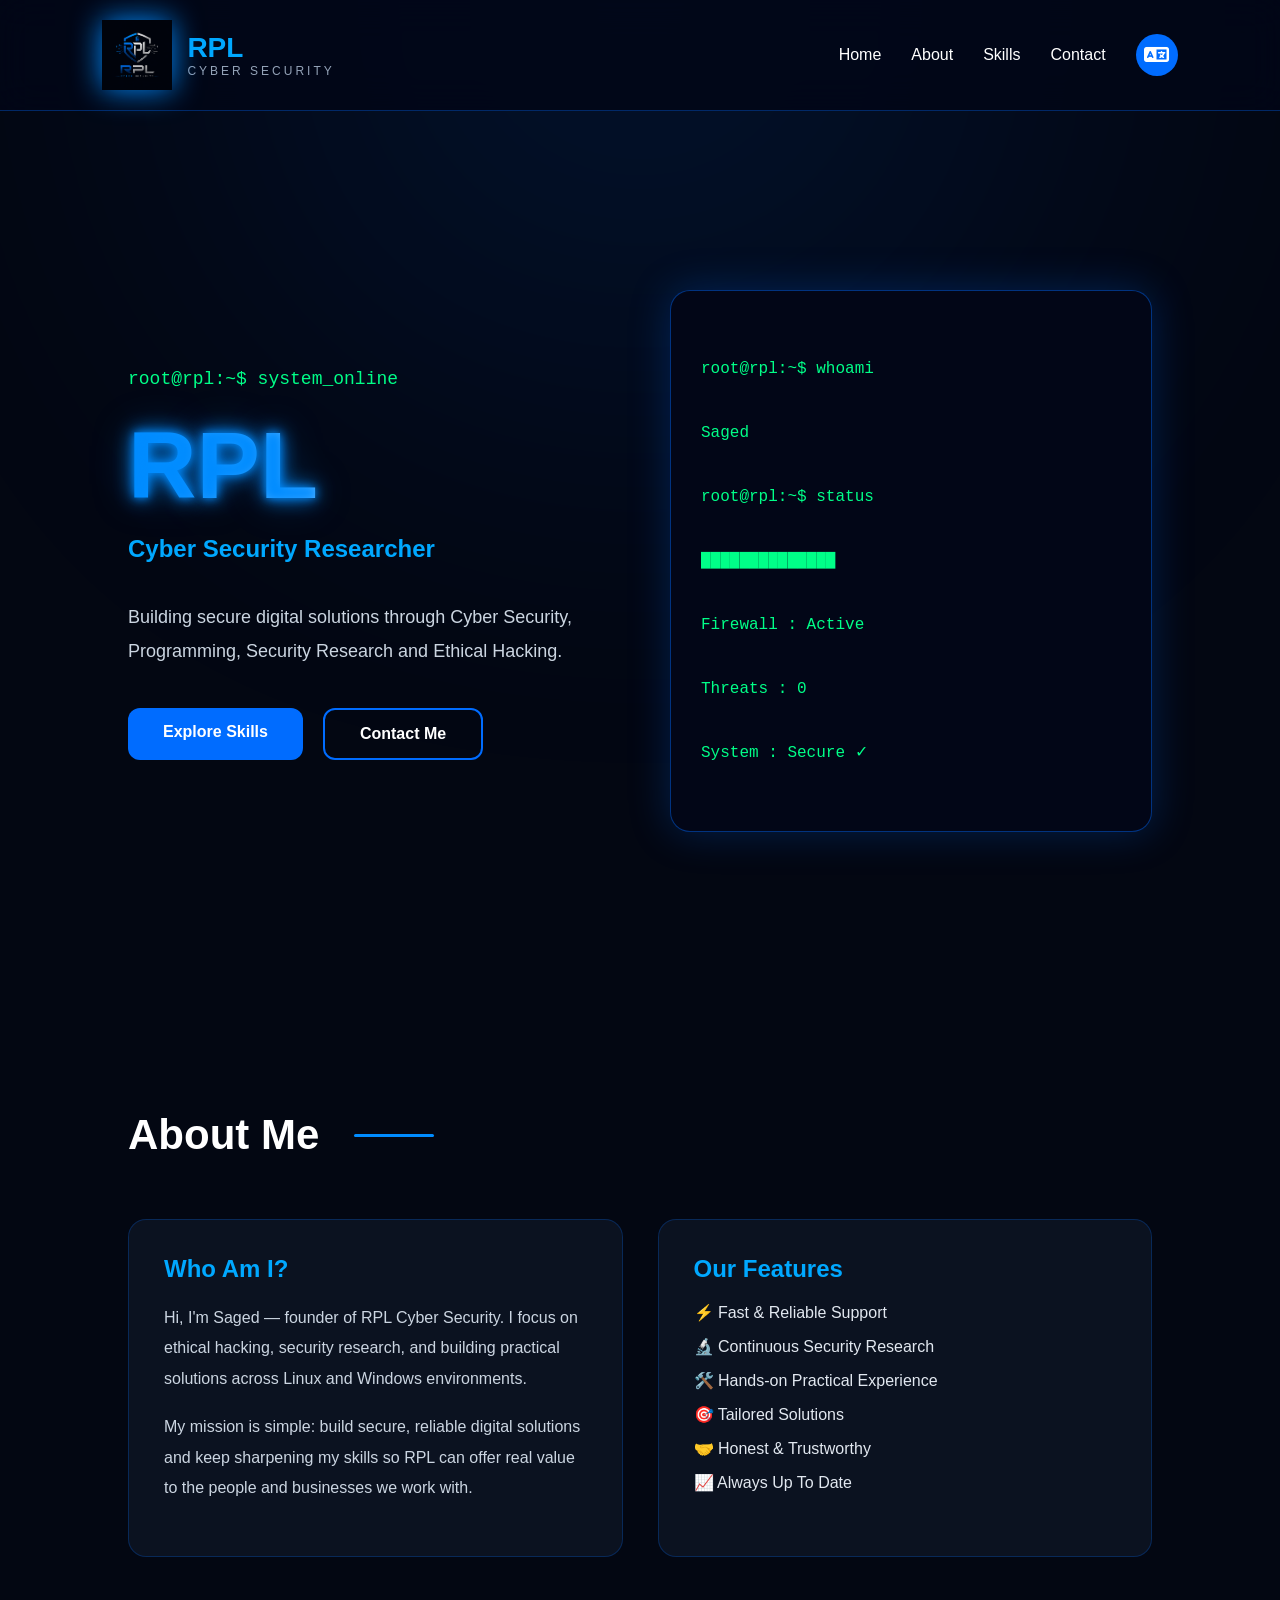
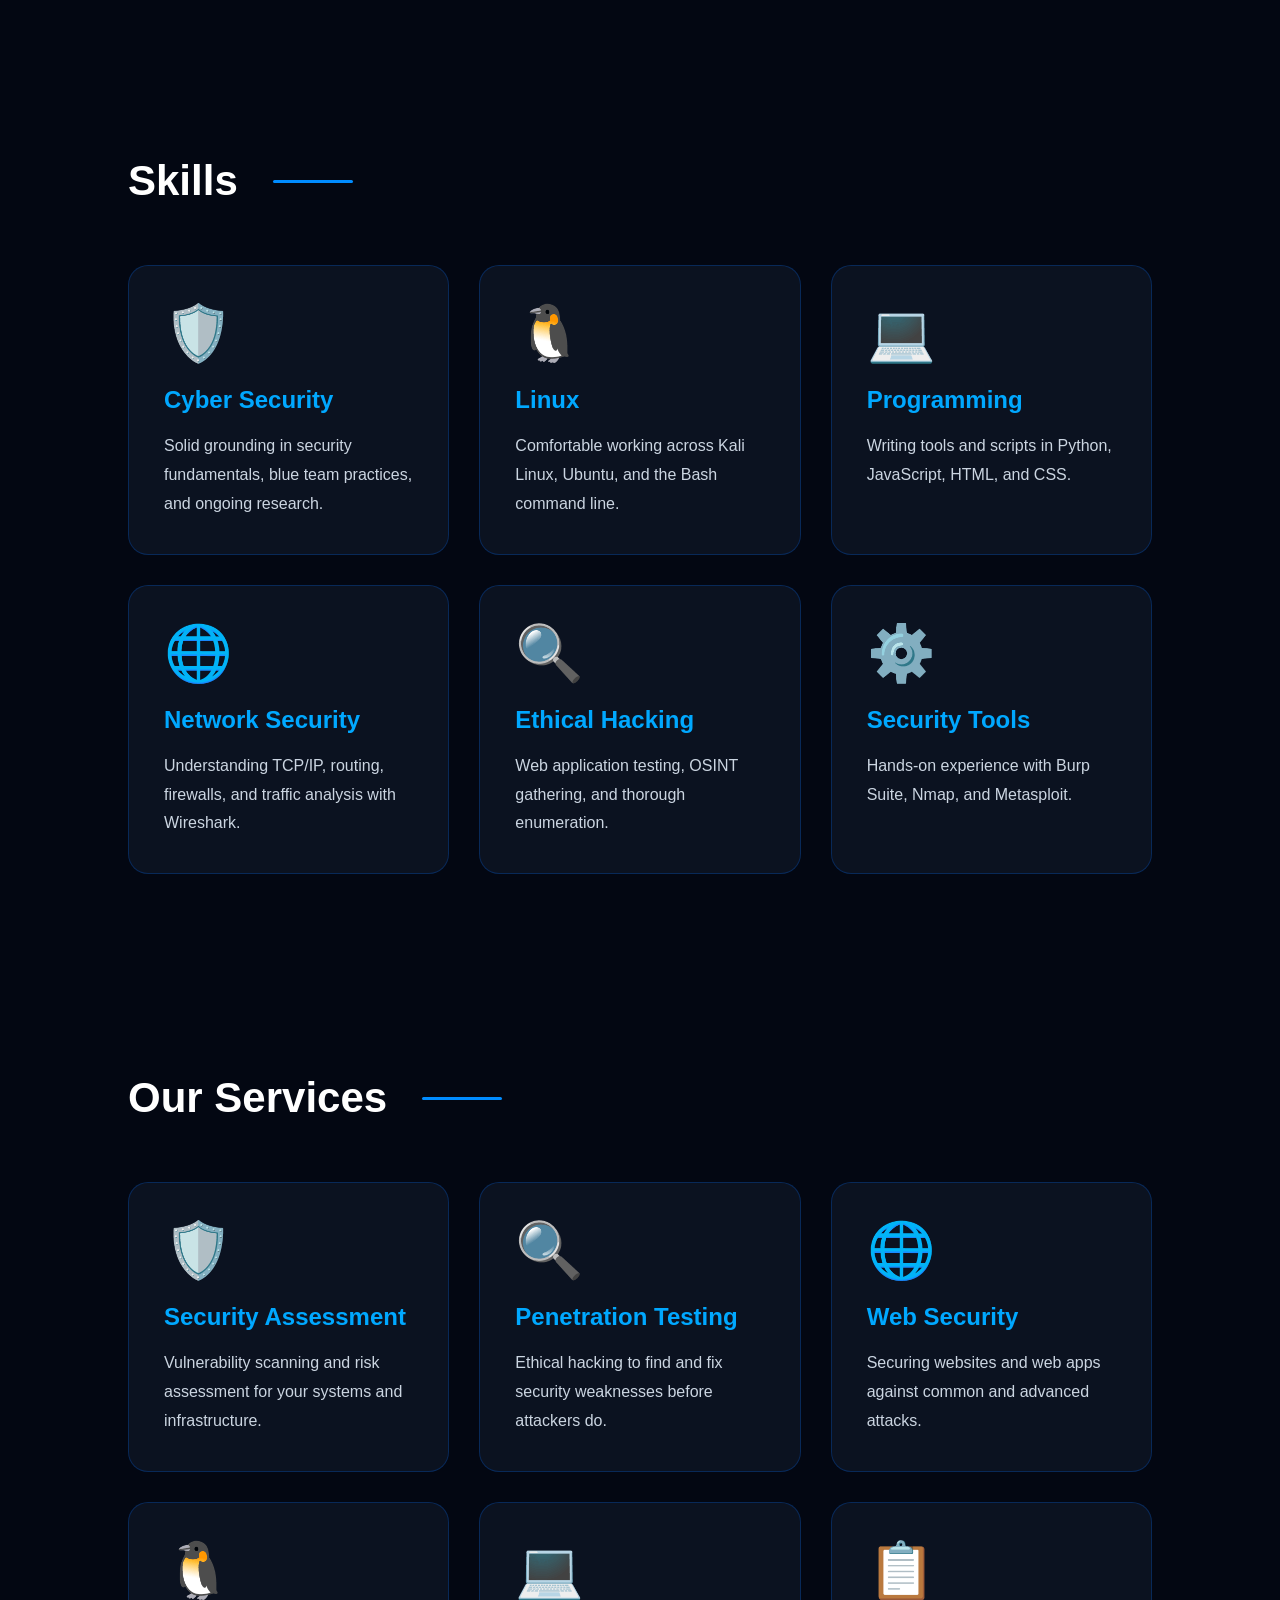
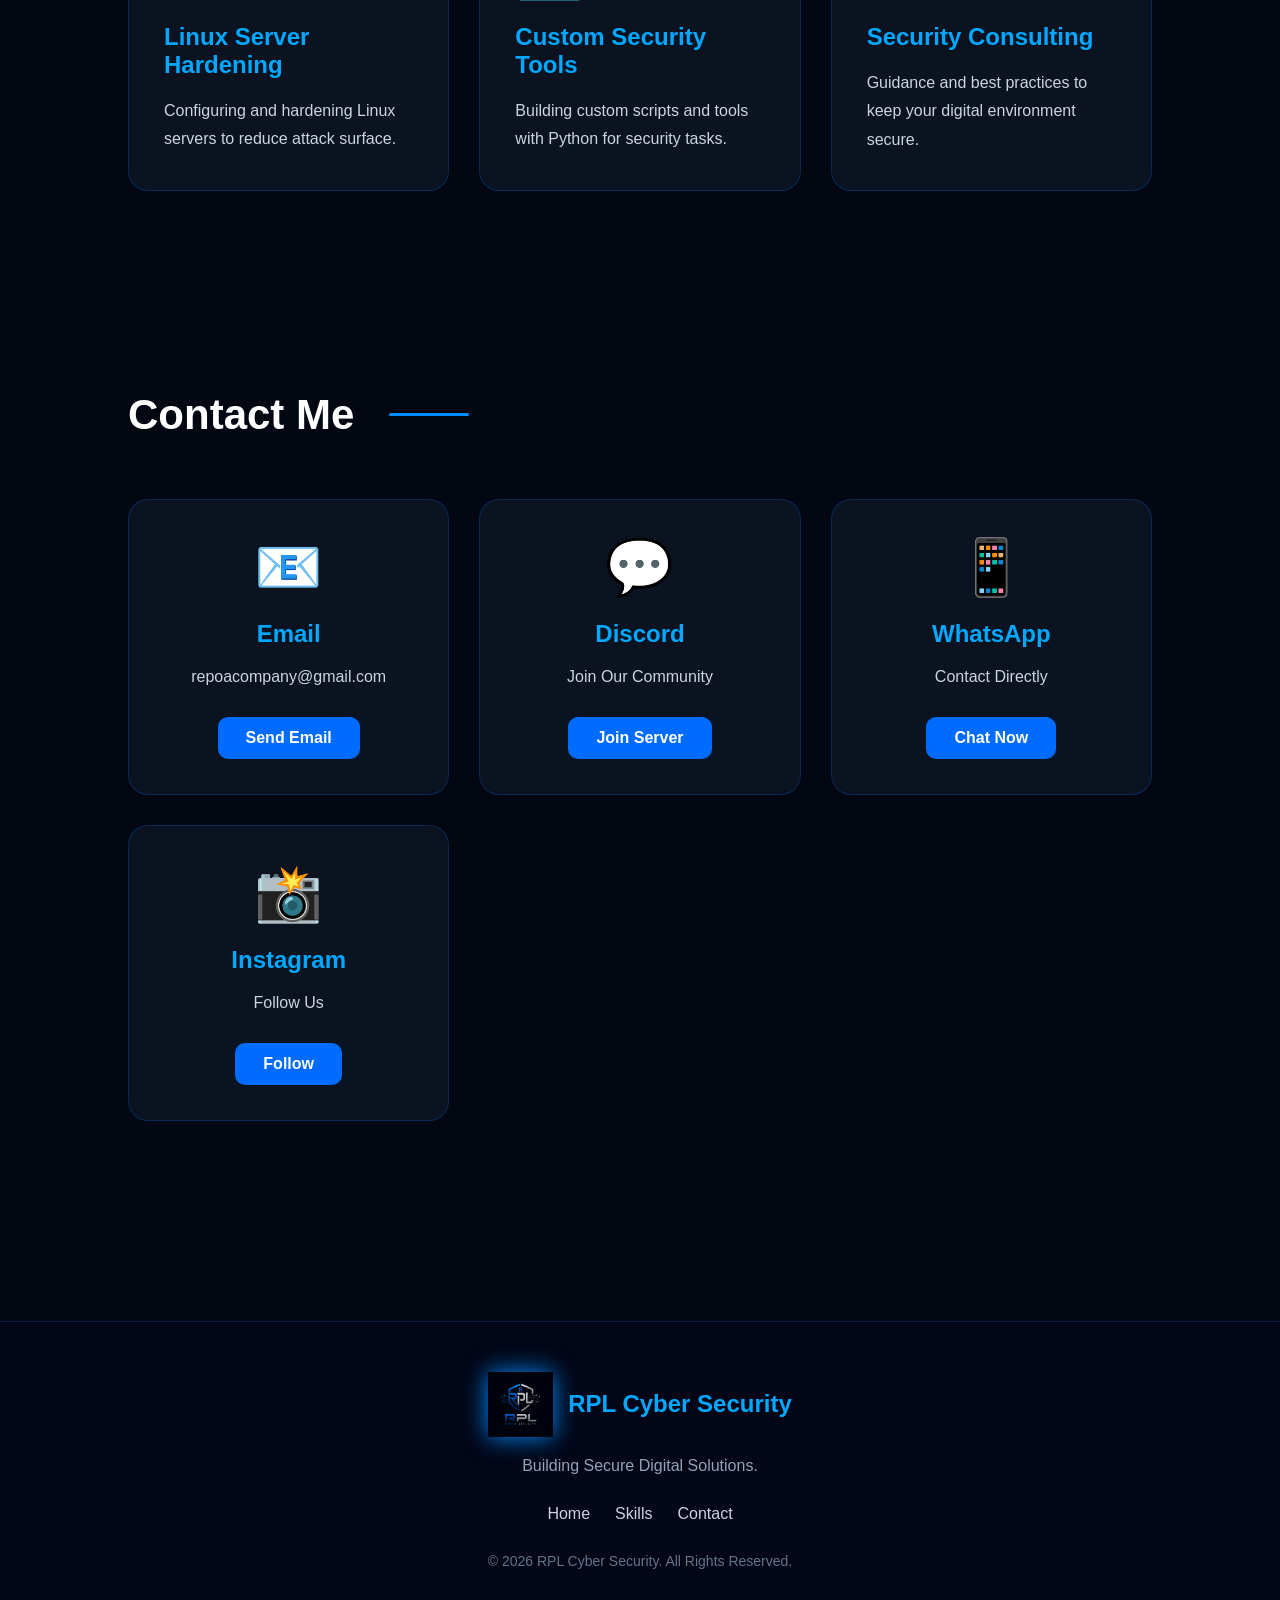
==== commit c93a4f13: "Fix HTML formatting and clean up code" ====
--- a/index.html
+++ b/index.html
@@ -59,17 +59,6 @@
 crossorigin="anonymous"
 referrerpolicy="no-referrer">
 
-<script>
-(function(){
-    try{
-        var savedTheme = localStorage.getItem("theme");
-        if(savedTheme === "light"){
-            document.documentElement.setAttribute("data-theme","light");
-        }
-    }catch(e){}
-})();
-</script>
-
 </head>
 
 <body>
@@ -131,11 +120,6 @@
     <a href="#skills" data-lang="nav_skills">Skills</a>
 
     <a href="#contact" data-lang="nav_contact">Contact</a>
-
-    <button id="themeBtn" aria-label="Toggle light / dark mode" title="Toggle light / dark mode">
-        <i class="fa-solid fa-moon"></i>
-        <i class="fa-solid fa-sun"></i>
-    </button>
 
     <button id="langBtn" aria-label="Change language" title="Change language">
         <i class="fa-solid fa-language"></i>
--- a/style.css
+++ b/style.css
@@ -12,15 +12,78 @@
     scroll-behavior:smooth;
 }
 
+/* =========================
+   THEME VARIABLES
+   Dark mode = default (matches the original design 1:1)
+   Light mode = [data-theme="light"] override
+========================= */
+
+:root{
+
+    --bg-body:#030712;
+    --bg-deep:#020617;
+    --bg-card:#0b1220;
+    --bg-card2:#08101d;
+
+    --text-main:#ffffff;
+    --text-muted:#94a3b8;
+    --text-secondary:#cbd5e1;
+    --text-tertiary:#e2e8f0;
+    --text-faint:#64748b;
+
+    --header-bg:rgba(2,6,23,.85);
+
+    --accent:#006cff;
+    --accent-text:#00a8ff;
+    --terminal-green:#00ff88;
+    --hero-gradient-end:#ffffff;
+
+    --shine:rgba(255,255,255,.05);
+    --shine-strong:rgba(255,255,255,.3);
+
+    --glow-opacity:.18;
+    --card-border-alpha:.25;
+
+}
+
+[data-theme="light"]{
+
+    --bg-body:#eef2f8;
+    --bg-deep:#ffffff;
+    --bg-card:#ffffff;
+    --bg-card2:#f4f7fc;
+
+    --text-main:#0b1220;
+    --text-muted:#51607a;
+    --text-secondary:#334155;
+    --text-tertiary:#1e293b;
+    --text-faint:#64748b;
+
+    --header-bg:rgba(255,255,255,.85);
+
+    --terminal-green:#0a9463;
+    --hero-gradient-end:#0b1220;
+
+    --shine:rgba(0,0,0,.04);
+    --shine-strong:rgba(0,0,0,.12);
+
+    --glow-opacity:.08;
+    --accent-text:#0061c9;
+    --card-border-alpha:.4;
+
+}
+
 body{
 
-    background:#030712;
-    color:#fff;
+    background:var(--bg-body);
+    color:var(--text-main);
 
     font-family:'Inter',sans-serif;
 
     overflow-x:hidden;
 
+    transition:background-color .4s ease, color .4s ease;
+
 }
 
 /* Scrollbar */
@@ -33,13 +96,13 @@
 
 ::-webkit-scrollbar-track{
 
-    background:#020617;
+    background:var(--bg-deep);
 
 }
 
 ::-webkit-scrollbar-thumb{
 
-    background:#006cff;
+    background:var(--accent);
     border-radius:20px;
 
 }
@@ -63,11 +126,11 @@
 
     border-radius:50%;
 
-    background:#006cff;
+    background:var(--accent);
 
     filter:blur(220px);
 
-    opacity:.18;
+    opacity:var(--glow-opacity);
 
     left:50%;
     top:-320px;
@@ -86,7 +149,7 @@
 
     inset:0;
 
-    background:#020617;
+    background:var(--bg-deep);
 
     display:flex;
 
@@ -115,7 +178,7 @@
 
     margin:20px 0;
 
-    color:#00a8ff;
+    color:var(--accent-text);
 
     font-family:'Orbitron',sans-serif;
 
@@ -123,7 +186,7 @@
 
 .loader p{
 
-    color:#94a3b8;
+    color:var(--text-muted);
 
 }
 
@@ -180,7 +243,7 @@
 
     align-items:center;
 
-    background:rgba(2,6,23,.85);
+    background:var(--header-bg);
 
     backdrop-filter:blur(15px);
 
@@ -216,7 +279,7 @@
 
     font-family:'Orbitron',sans-serif;
 
-    color:#00a8ff;
+    color:var(--accent-text);
 
     font-size:28px;
 
@@ -224,7 +287,7 @@
 
 .logo p{
 
-    color:#94a3b8;
+    color:var(--text-muted);
 
     font-size:12px;
 
@@ -246,7 +309,7 @@
 
 nav a{
 
-    color:white;
+    color:var(--text-main);
 
     text-decoration:none;
 
@@ -272,7 +335,7 @@
 
     height:2px;
 
-    background:#00a8ff;
+    background:var(--accent-text);
 
     transition:.3s;
 
@@ -280,7 +343,7 @@
 
 nav a:hover{
 
-    color:#00a8ff;
+    color:var(--accent-text);
 
 }
 
@@ -318,7 +381,7 @@
 
 .hero-left .terminal{
 
-    color:#00ff88;
+    color:var(--terminal-green);
 
     font-family:monospace;
 
@@ -332,7 +395,7 @@
 
     font-size:95px;
 
-    background:linear-gradient(90deg,#008cff,#ffffff);
+    background:linear-gradient(90deg,#008cff,var(--hero-gradient-end));
 
     -webkit-background-clip:text;
 
@@ -344,7 +407,7 @@
 
 .hero-left h2{
 
-    color:#00a8ff;
+    color:var(--accent-text);
 
     margin-bottom:25px;
 
@@ -354,7 +417,7 @@
 
 .hero-left p{
 
-    color:#cbd5e1;
+    color:var(--text-secondary);
 
     line-height:1.9;
 
@@ -378,7 +441,7 @@
 
     border-radius:12px;
 
-    background:#006cff;
+    background:var(--accent);
 
     color:white;
 
@@ -402,13 +465,13 @@
 
     background:transparent;
 
-    border:2px solid #006cff;
+    border:2px solid var(--accent);
 
 }
 
 .outline:hover{
 
-    background:#006cff;
+    background:var(--accent);
 
 }
 
@@ -426,7 +489,7 @@
 
     max-width:520px;
 
-    background:#020617;
+    background:var(--bg-deep);
 
     border:1px solid rgba(0,108,255,.45);
 
@@ -440,7 +503,7 @@
 
 .terminal-box pre{
 
-    color:#00ff88;
+    color:var(--terminal-green);
 
     font-family:Consolas,monospace;
 
@@ -494,23 +557,11 @@
 
 }
 
-.section-title span{
-
-    font-size:70px;
-
-    font-weight:700;
-
-    color:rgba(0,140,255,.15);
-
-    font-family:'Orbitron',sans-serif;
-
-}
-
 .section-title h2{
 
     font-size:42px;
 
-    color:#ffffff;
+    color:var(--text-main);
 
     font-family:'Orbitron',sans-serif;
 
@@ -532,9 +583,9 @@
 
 .about-card{
 
-    background:#0b1220;
-
-    border:1px solid rgba(0,108,255,.25);
+    background:var(--bg-card);
+
+    border:1px solid rgba(0,108,255,var(--card-border-alpha));
 
     border-radius:18px;
 
@@ -556,7 +607,7 @@
 
 .about-card h3{
 
-    color:#00a8ff;
+    color:var(--accent-text);
 
     margin-bottom:20px;
 
@@ -566,7 +617,7 @@
 
 .about-card p{
 
-    color:#cbd5e1;
+    color:var(--text-secondary);
 
     line-height:1.9;
 
@@ -584,67 +635,7 @@
 
     margin:15px 0;
 
-    color:#e2e8f0;
-
-}
-
-/* =========================
-        STATS
-========================= */
-
-.stats-grid{
-
-    display:grid;
-
-    grid-template-columns:repeat(auto-fit,minmax(220px,1fr));
-
-    gap:25px;
-
-}
-
-.stat-box{
-
-    background:#08101d;
-
-    border:1px solid rgba(0,108,255,.25);
-
-    border-radius:18px;
-
-    padding:35px;
-
-    text-align:center;
-
-    transition:.35s;
-
-}
-
-.stat-box:hover{
-
-    transform:translateY(-8px);
-
-    border-color:#008cff;
-
-    box-shadow:0 0 25px rgba(0,140,255,.25);
-
-}
-
-.stat-box h2{
-
-    font-size:55px;
-
-    color:#00a8ff;
-
-    margin-bottom:15px;
-
-    font-family:'Orbitron',sans-serif;
-
-}
-
-.stat-box p{
-
-    color:#94a3b8;
-
-    font-size:17px;
+    color:var(--text-tertiary);
 
 }
 
@@ -664,9 +655,9 @@
 
 .skill-card{
 
-    background:#0b1220;
-
-    border:1px solid rgba(0,108,255,.25);
+    background:var(--bg-card);
+
+    border:1px solid rgba(0,108,255,var(--card-border-alpha));
 
     border-radius:20px;
 
@@ -696,7 +687,7 @@
 
 .skill-card h3{
 
-    color:#00a8ff;
+    color:var(--accent-text);
 
     margin-bottom:18px;
 
@@ -706,93 +697,73 @@
 
 .skill-card p{
 
-    color:#cbd5e1;
+    color:var(--text-secondary);
 
     line-height:1.8;
 
 }
 
 /* =========================
-      CERTIFICATES
+        SERVICES
 ========================= */
 
-.certificates-grid{
+.services-grid{
 
     display:grid;
 
-    grid-template-columns:repeat(auto-fit,minmax(250px,1fr));
-
-    gap:25px;
-
-}
-
-.certificate-card{
-
-    background:#0b1220;
-
-    border:1px solid rgba(0,108,255,.25);
-
-    border-radius:18px;
-
-    padding:30px;
-
-    text-align:center;
+    grid-template-columns:repeat(auto-fit,minmax(270px,1fr));
+
+    gap:30px;
+
+}
+
+.service-card{
+
+    background:var(--bg-card);
+
+    border:1px solid rgba(0,108,255,var(--card-border-alpha));
+
+    border-radius:20px;
+
+    padding:35px;
 
     transition:.35s;
 
 }
 
-.certificate-card:hover{
-
-    transform:translateY(-10px);
+.service-card:hover{
+
+    transform:translateY(-12px);
 
     border-color:#00a8ff;
 
-    box-shadow:0 0 25px rgba(0,140,255,.25);
-
-}
-
-.certificate-card h3{
-
-    color:#00a8ff;
-
-    margin-bottom:15px;
-
-}
-
-.certificate-card p{
-
-    color:#cbd5e1;
-
-}
-
-/* =========================
-        JOURNEY
-========================= */
-
-.journey-box{
-
-    background:#020617;
-
-    border:1px solid rgba(0,108,255,.25);
-
-    border-radius:20px;
-
-    padding:35px;
-
-}
-
-.journey-box pre{
-
-    color:#00ff88;
-
-    font-family:Consolas,monospace;
-
-    line-height:2;
-
-    white-space:pre-wrap;
-
-    font-size:16px;
+    box-shadow:0 0 30px rgba(0,140,255,.25);
+
+}
+
+.service-card .icon{
+
+    font-size:55px;
+
+    margin-bottom:20px;
+
+}
+
+.service-card h3{
+
+    color:var(--accent-text);
+
+    margin-bottom:18px;
+
+    font-size:24px;
+
+}
+
+.service-card p{
+
+    color:var(--text-secondary);
+
+    line-height:1.8;
 
 }
 
@@ -812,9 +783,9 @@
 
 .contact-card{
 
-    background:#0b1220;
-
-    border:1px solid rgba(0,108,255,.25);
+    background:var(--bg-card);
+
+    border:1px solid rgba(0,108,255,var(--card-border-alpha));
 
     border-radius:20px;
 
@@ -846,7 +817,7 @@
 
 .contact-card h3{
 
-    color:#00a8ff;
+    color:var(--accent-text);
 
     margin-bottom:15px;
 
@@ -856,7 +827,7 @@
 
 .contact-card p{
 
-    color:#cbd5e1;
+    color:var(--text-secondary);
 
     margin-bottom:25px;
 
@@ -870,7 +841,7 @@
 
     text-decoration:none;
 
-    background:#006cff;
+    background:var(--accent);
 
     color:#fff;
 
@@ -912,7 +883,7 @@
 
     border-radius:50%;
 
-    background:#006cff;
+    background:var(--accent);
 
     color:#fff;
 
@@ -952,7 +923,7 @@
 
     border-top:1px solid rgba(0,108,255,.2);
 
-    background:#020617;
+    background:var(--bg-deep);
 
 }
 
@@ -982,13 +953,13 @@
 
     font-family:'Orbitron',sans-serif;
 
-    color:#00a8ff;
+    color:var(--accent-text);
 
 }
 
 footer p{
 
-    color:#94a3b8;
+    color:var(--text-muted);
 
     margin:12px 0;
 
@@ -1012,7 +983,7 @@
 
     text-decoration:none;
 
-    color:#cbd5e1;
+    color:var(--text-secondary);
 
     transition:.3s;
 
@@ -1020,7 +991,7 @@
 
 .footer-links a:hover{
 
-    color:#00a8ff;
+    color:var(--accent-text);
 
 }
 
@@ -1030,7 +1001,7 @@
 
     font-size:14px;
 
-    color:#64748b;
+    color:var(--text-faint);
 
 }
 
@@ -1180,12 +1151,6 @@
 
 }
 
-.section-title span{
-
-    font-size:48px;
-
-}
-
 .section-title h2{
 
     font-size:34px;
@@ -1196,9 +1161,7 @@
 
 .skills-grid,
 
-.stats-grid,
-
-.certificates-grid,
+.services-grid,
 
 .contact-grid{
 
@@ -1270,17 +1233,11 @@
 
 }
 
-.stat-box h2{
-
-    font-size:42px;
-
-}
-
 .skill-card,
 
-.contact-card,
-
-.certificate-card{
+.service-card,
+
+.contact-card{
 
     padding:25px;
 
@@ -1371,9 +1328,8 @@
 ========================= */
 
 .skill-card,
+.service-card,
 .contact-card,
-.certificate-card,
-.stat-box,
 .about-card{
 
     position:relative;
@@ -1383,9 +1339,8 @@
 }
 
 .skill-card::before,
+.service-card::before,
 .contact-card::before,
-.certificate-card::before,
-.stat-box::before,
 .about-card::before{
 
     content:"";
@@ -1403,7 +1358,7 @@
     background:linear-gradient(
         120deg,
         transparent,
-        rgba(255,255,255,.05),
+        var(--shine),
         transparent
     );
 
@@ -1412,9 +1367,8 @@
 }
 
 .skill-card:hover::before,
+.service-card:hover::before,
 .contact-card:hover::before,
-.certificate-card:hover::before,
-.stat-box:hover::before,
 .about-card:hover::before{
 
     left:100%;
@@ -1471,7 +1425,7 @@
     background:linear-gradient(
         90deg,
         transparent,
-        rgba(255,255,255,.3),
+        var(--shine-strong),
         transparent
     );
 
@@ -1565,10 +1519,9 @@
 /* Small glow */
 
 .skill-card:hover,
+.service-card:hover,
 .contact-card:hover,
-.about-card:hover,
-.certificate-card:hover,
-.stat-box:hover{
+.about-card:hover{
 
     box-shadow:
     0 0 15px rgba(0,108,255,.20),
@@ -1724,7 +1677,7 @@
 
     padding:0;
 
-    background:#006cff;
+    background:var(--accent);
 
     color:#fff;
 
@@ -1771,3 +1724,125 @@
     justify-content:flex-end;
 
 }
+
+/* ==========================
+      THEME TOGGLE BUTTON
+========================== */
+
+#themeBtn{
+
+    position:relative;
+
+    display:flex;
+
+    align-items:center;
+
+    justify-content:space-between;
+
+    width:64px;
+
+    height:34px;
+
+    padding:0 8px;
+
+    background:var(--bg-card);
+
+    border:1px solid rgba(0,108,255,.35);
+
+    border-radius:30px;
+
+    cursor:pointer;
+
+    overflow:hidden;
+
+    transition:.3s;
+
+}
+
+#themeBtn:hover{
+
+    border-color:#00a8ff;
+
+}
+
+#themeBtn i{
+
+    position:relative;
+
+    z-index:2;
+
+    font-size:14px;
+
+    transition:.3s;
+
+}
+
+#themeBtn .fa-moon{
+
+    color:var(--accent-text);
+
+}
+
+#themeBtn .fa-sun{
+
+    color:#f5b942;
+
+}
+
+#themeBtn::before{
+
+    content:"";
+
+    position:absolute;
+
+    top:3px;
+
+    left:3px;
+
+    width:26px;
+
+    height:26px;
+
+    border-radius:50%;
+
+    background:var(--accent);
+
+    transition:.35s ease;
+
+    z-index:1;
+
+}
+
+#themeBtn.light::before{
+
+    transform:translateX(30px);
+
+    background:#f5b942;
+
+}
+
+@media (max-width:768px){
+
+#themeBtn{
+
+    width:56px;
+
+    height:30px;
+
+}
+
+#themeBtn::before{
+
+    width:22px;
+
+    height:22px;
+
+}
+
+#themeBtn.light::before{
+
+    transform:translateX(26px);
+
+}
+
+}
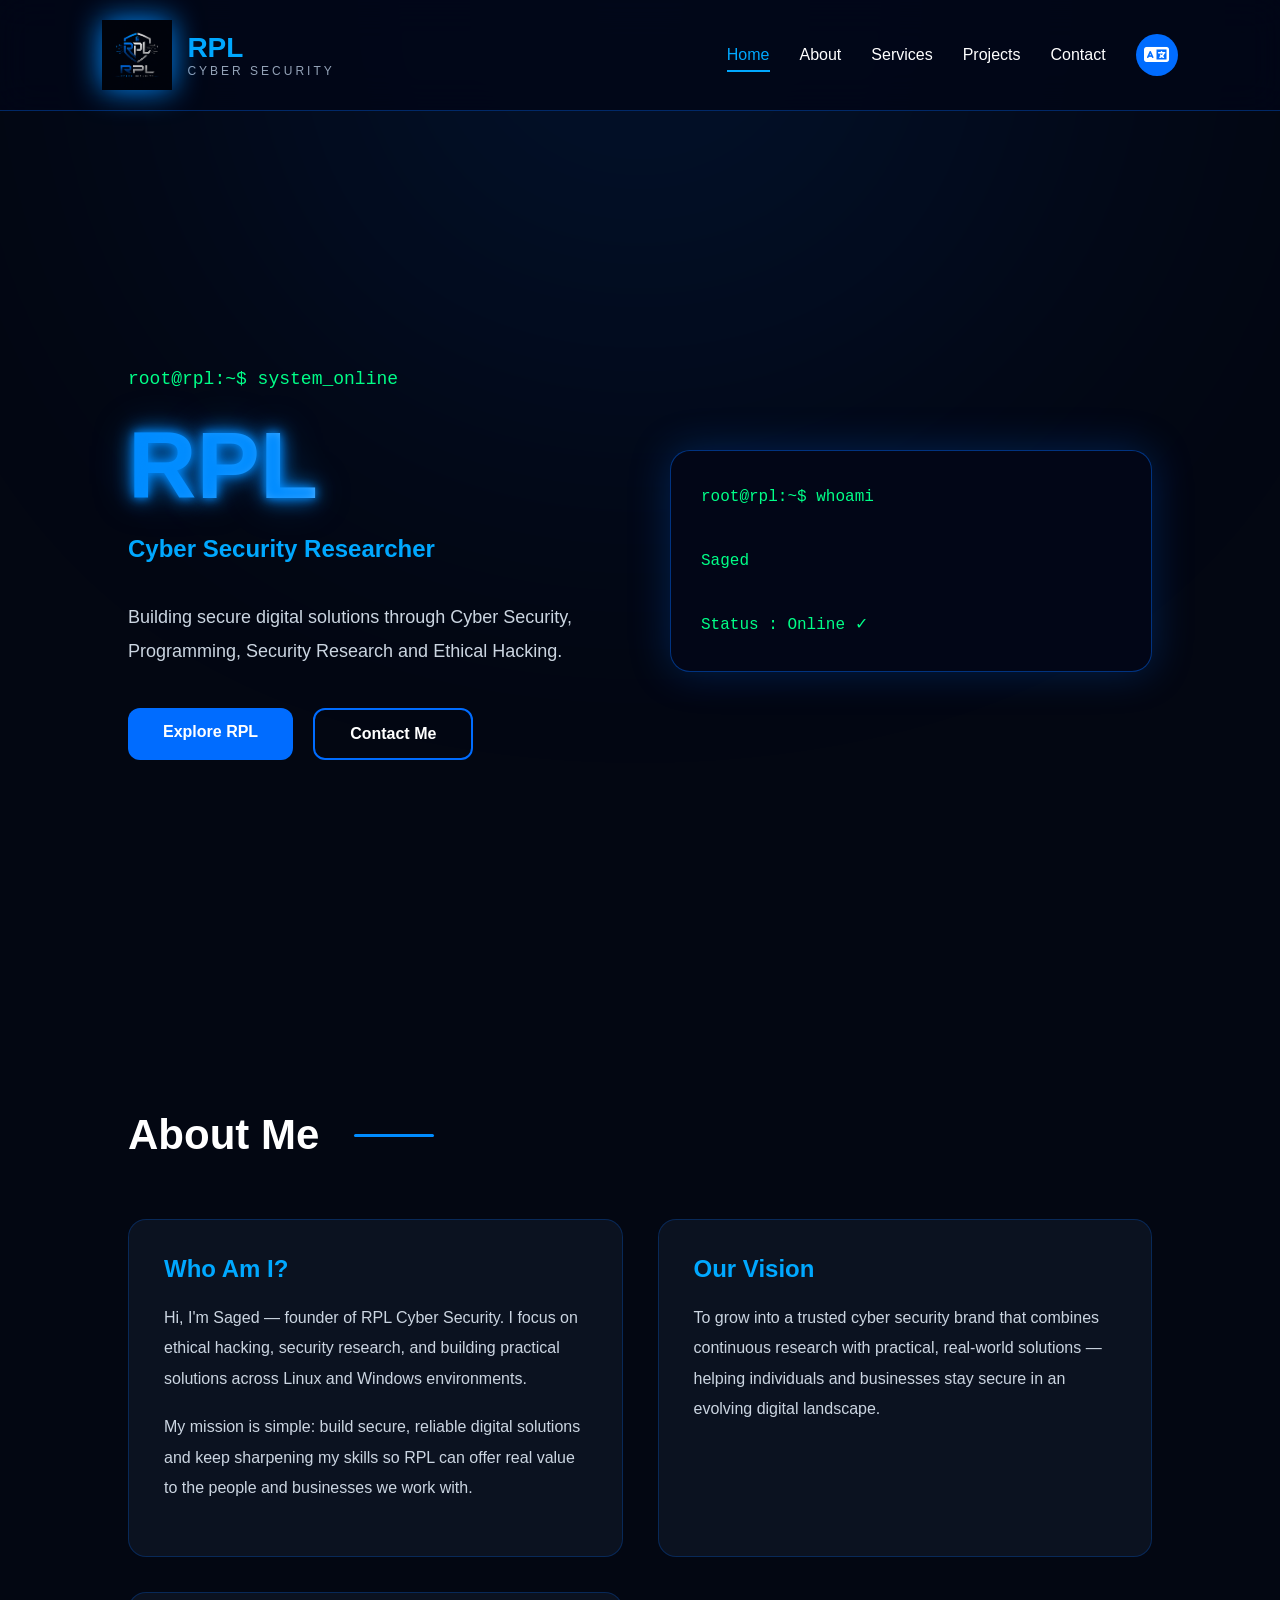
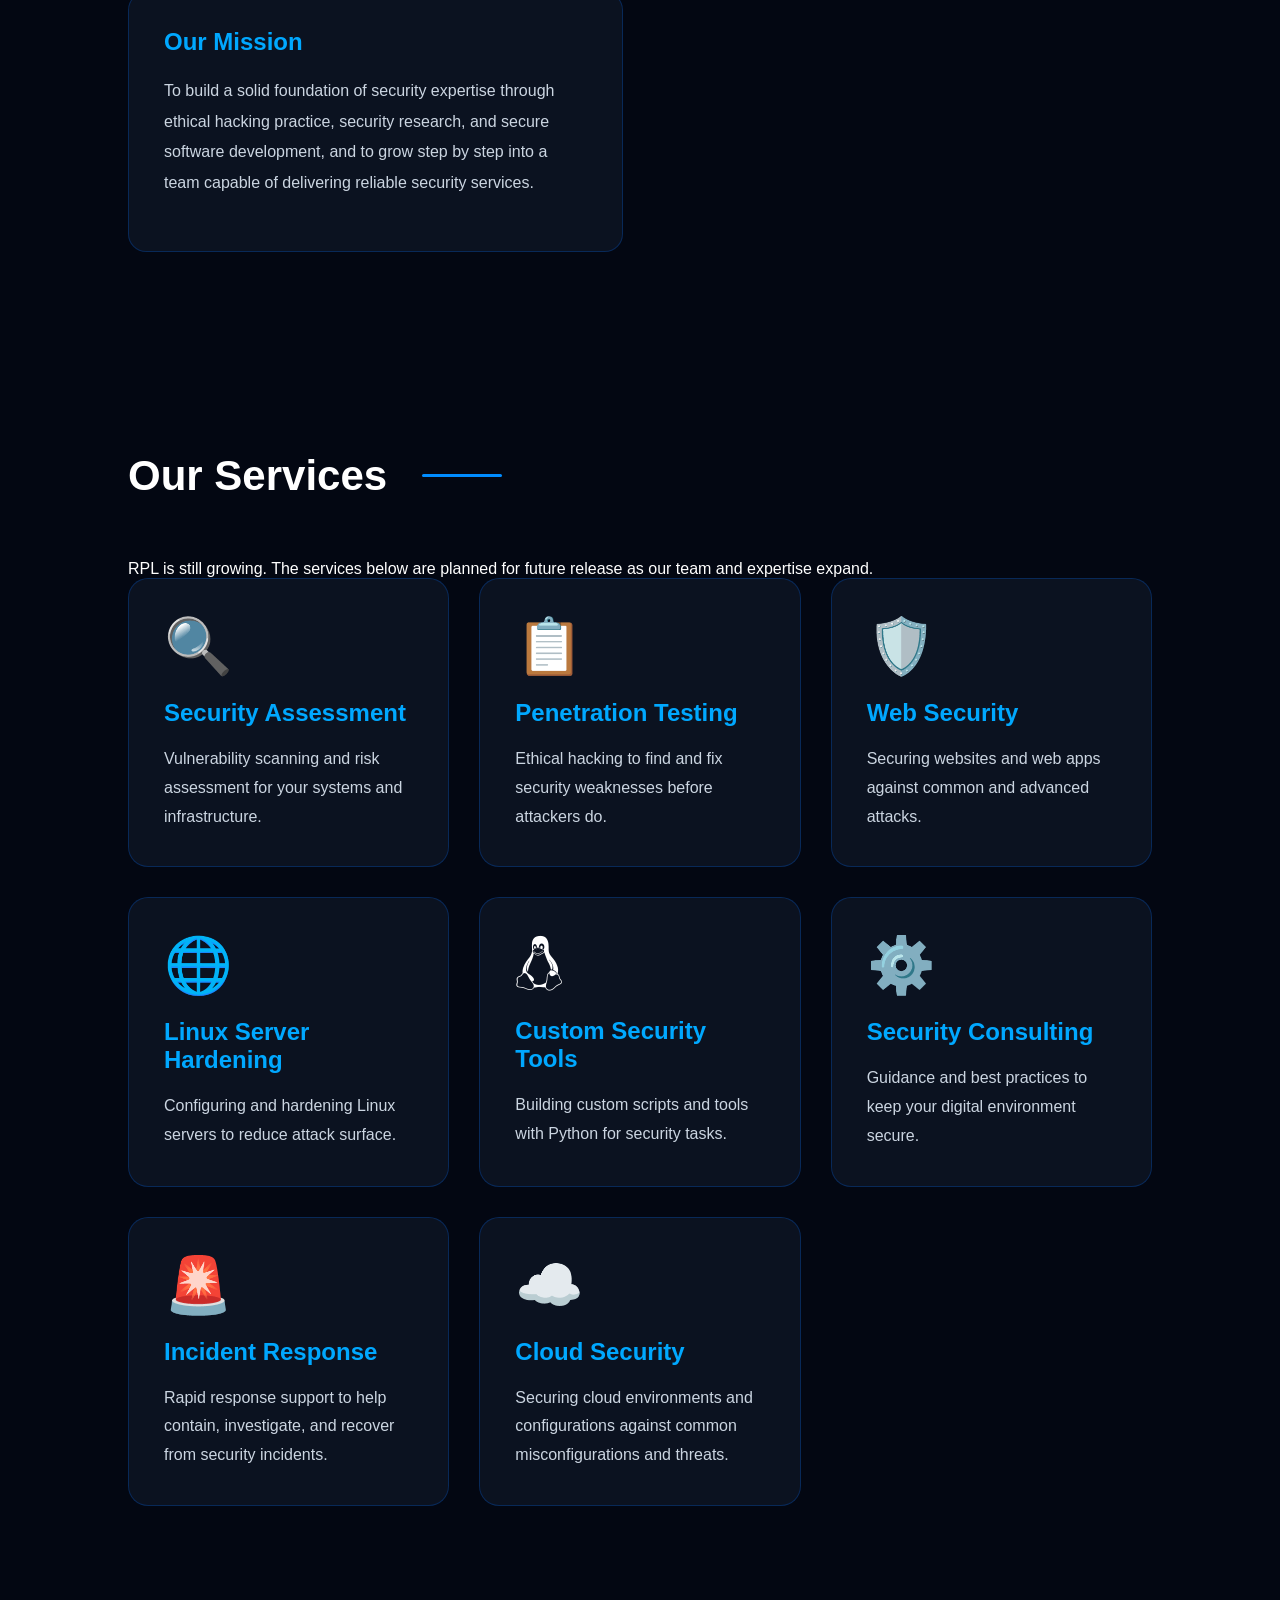
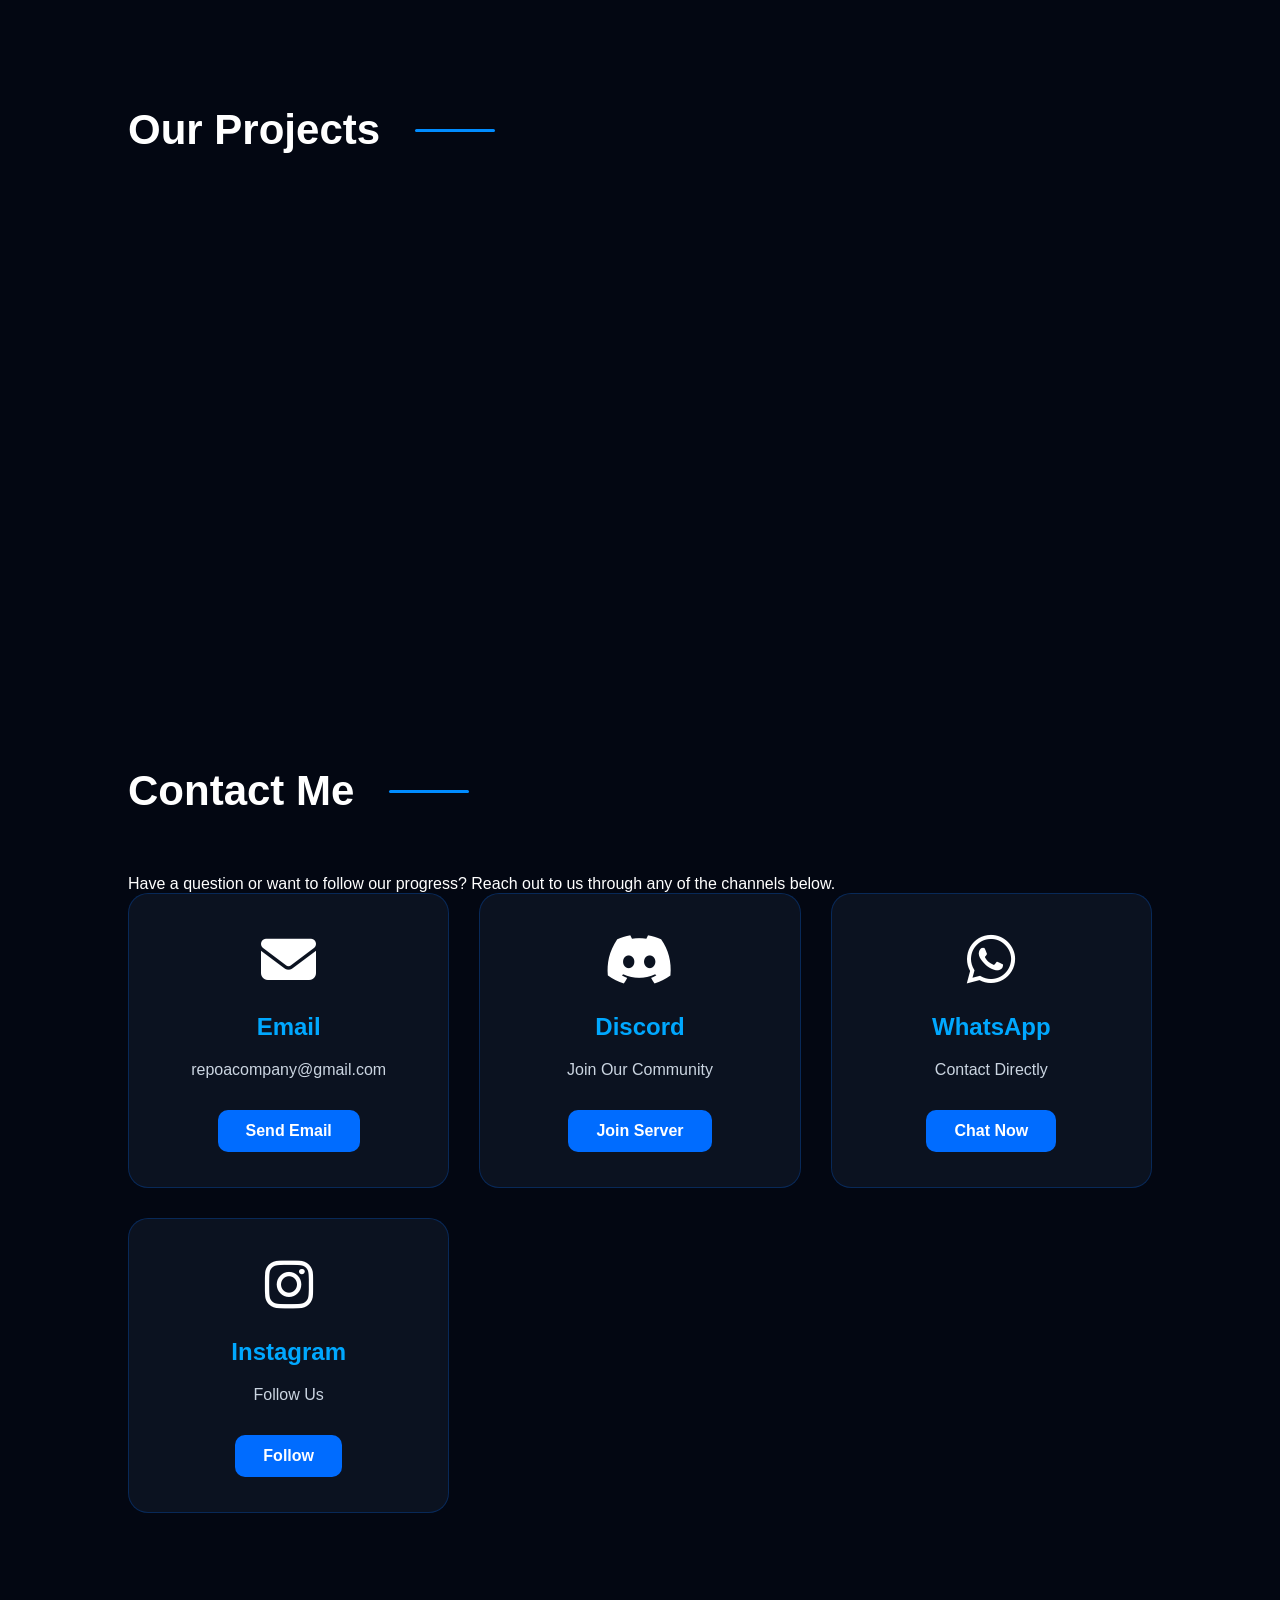
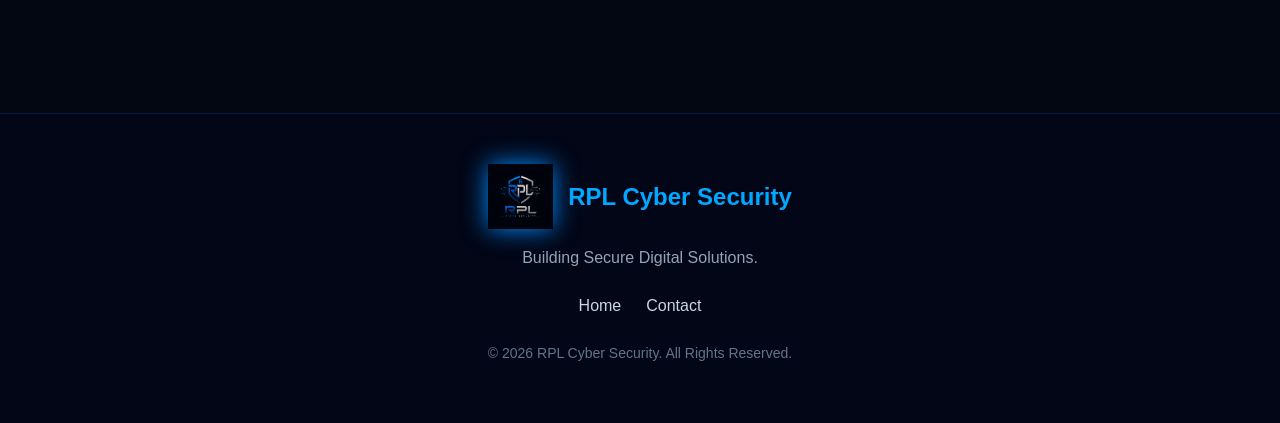
==== commit 8dcf2b31: "Revise index.html for SEO and branding updates Updated the title and meta tags for improved SEO and " ====
--- a/index.html
+++ b/index.html
@@ -6,16 +6,16 @@
 <meta charset="UTF-8">
 <meta name="viewport" content="width=device-width, initial-scale=1.0">
 
-<title>RPL | Cyber Security</title>
+<title>RPL Cyber Security | Securing the Digital Future</title>
 
 <meta name="description"
-content="RPL Cyber Security - Security Research, Ethical Hacking, Programming and Digital Solutions">
+content="RPL Cyber Security is an early-stage cyber security startup building practical security solutions through research, ethical hacking, and secure software development.">
 
 <meta name="keywords"
-content="Cyber Security, Ethical Hacking, Linux, Programming, Security Research">
+content="Cyber Security Startup, Security Research, Ethical Hacking, Penetration Testing, Linux Infrastructure, Network Security, Secure Software Development">
 
 <meta name="author"
-content="RPL">
+content="RPL Cyber Security">
 
 <!-- Security headers (best-effort via meta; real HTTP headers should also be set at the hosting/CDN level, see notes at the end of this file) -->
 <meta http-equiv="Content-Security-Policy"
@@ -27,10 +27,10 @@
 href="RPL.png">
 
 <meta property="og:title"
-content="RPL Cyber Security">
+content="RPL Cyber Security | Securing the Digital Future">
 
 <meta property="og:description"
-content="Building Secure Digital Solutions">
+content="An early-stage cyber security startup building practical security solutions through research, ethical hacking, and secure software development.">
 
 <meta property="og:image"
 content="RPL.png">
@@ -117,7 +117,9 @@
 
     <a href="#about" data-lang="nav_about">About</a>
 
-    <a href="#skills" data-lang="nav_skills">Skills</a>
+    <a href="#services" data-lang="nav_services">Services</a>
+
+    <a href="#projects" data-lang="nav_projects">Projects</a>
 
     <a href="#contact" data-lang="nav_contact">Contact</a>
 
@@ -151,27 +153,27 @@
 
 <h2 id="typing">
 
-Cyber Security Researcher
+Securing the Digital Future
 
 </h2>
 
 <p data-lang="hero_desc">
 
-Building secure digital solutions through
-Cyber Security,
-Programming,
-Security Research
-and Ethical Hacking.
+RPL Cyber Security is an early-stage startup building
+practical cyber security solutions through hands-on
+research, ethical hacking, and secure software
+development. We are still growing — and building in
+the open.
 
 </p>
 
 <div class="hero-buttons">
 
-<a href="#skills"
+<a href="#about"
 class="btn"
-data-lang="btn_skills">
-
-Explore Skills
+data-lang="btn_explore">
+
+Explore RPL
 
 </a>
 
@@ -179,7 +181,7 @@
 class="btn outline"
 data-lang="btn_contact">
 
-Contact Me
+Contact Us
 
 </a>
 
@@ -195,15 +197,15 @@
 
 root@rpl:~$ whoami
 
-Saged
+RPL_Cyber_Security
 
 root@rpl:~$ status
 
 ██████████████
 
-Firewall : Active
-
-Threats : 0
+Stage : Early Startup
+
+Focus : Research & Build
 
 System : Secure ✓
 
@@ -221,7 +223,7 @@
 
     <div class="section-title">
 
-        <h2 data-lang="about_title">About Me</h2>
+        <h2 data-lang="about_title">About RPL</h2>
 
     </div>
 
@@ -229,23 +231,22 @@
 
         <div class="about-card">
 
-            <h3 data-lang="about_who_title">Who Am I?</h3>
+            <h3 data-lang="about_who_title">Who Is RPL?</h3>
 
             <p data-lang="about_who_p1">
 
-                Hi, I'm Saged — founder of RPL Cyber Security.
-                I focus on ethical hacking, security research,
-                and building practical solutions across
-                Linux and Windows environments.
+                RPL Cyber Security is an early-stage cyber
+                security startup. We are currently in our
+                building phase, laying the groundwork for the
+                research, tools, and services we plan to offer.
 
             </p>
 
             <p data-lang="about_who_p2">
 
-                My mission is simple: build secure, reliable
-                digital solutions and keep sharpening my skills
-                so RPL can offer real value to the people and
-                businesses we work with.
+                Our work today is focused on hands-on learning,
+                security research, and developing the practical
+                skills that will shape RPL's future services.
 
             </p>
 
@@ -253,23 +254,33 @@
 
         <div class="about-card">
 
-            <h3 data-lang="about_features_title">Our Features</h3>
-
-            <ul>
-
-                <li data-lang="about_feature_1">⚡ Fast & Reliable Support</li>
-
-                <li data-lang="about_feature_2">🔬 Continuous Security Research</li>
-
-                <li data-lang="about_feature_3">🛠️ Hands-on Practical Experience</li>
-
-                <li data-lang="about_feature_4">🎯 Tailored Solutions</li>
-
-                <li data-lang="about_feature_5">🤝 Honest & Trustworthy</li>
-
-                <li data-lang="about_feature_6">📈 Always Up To Date</li>
-
-            </ul>
+            <h3 data-lang="about_vision_title">Our Vision</h3>
+
+            <p data-lang="about_vision_p1">
+
+                To grow into a trusted cyber security brand that
+                combines continuous research with practical,
+                real-world solutions — helping individuals and
+                businesses stay secure in an evolving digital
+                landscape.
+
+            </p>
+
+        </div>
+
+        <div class="about-card">
+
+            <h3 data-lang="about_mission_title">Our Mission</h3>
+
+            <p data-lang="about_mission_p1">
+
+                To build a solid foundation of security expertise
+                through ethical hacking practice, security
+                research, and secure software development, and
+                to grow step by step into a team capable of
+                delivering reliable security services.
+
+            </p>
 
         </div>
 
@@ -277,19 +288,73 @@
 
 </section>
 
-<!-- ================= SKILLS ================= -->
-
-<section id="skills">
+
+<!-- ================= SERVICES ================= -->
+
+<section id="services">
 
     <div class="section-title">
 
-        <h2 data-lang="skills_title">Skills</h2>
-
-    </div>
-
-    <div class="skills-grid">
-
-        <div class="skill-card">
+        <h2 data-lang="services_title">Future Services</h2>
+
+    </div>
+
+    <p class="section-subtitle" data-lang="services_subtitle">
+
+        RPL is still growing. The services below are planned
+        for future release as our team and expertise expand.
+
+    </p>
+
+    <div class="services-grid">
+
+        <div class="service-card">
+
+            <div class="icon">
+
+                🔍
+
+            </div>
+
+            <h3 data-lang="service1_title">
+
+                Penetration Testing
+
+            </h3>
+
+            <p data-lang="service1_desc">
+
+                Ethical hacking engagements to help identify and
+                address security weaknesses before attackers do.
+
+            </p>
+
+        </div>
+
+        <div class="service-card">
+
+            <div class="icon">
+
+                📋
+
+            </div>
+
+            <h3 data-lang="service2_title">
+
+                Security Consulting
+
+            </h3>
+
+            <p data-lang="service2_desc">
+
+                Guidance and best practices to help teams build
+                and maintain a more secure digital environment.
+
+            </p>
+
+        </div>
+
+        <div class="service-card">
 
             <div class="icon">
 
@@ -297,68 +362,22 @@
 
             </div>
 
-            <h3 data-lang="skill1_title">
-
-                Cyber Security
-
-            </h3>
-
-            <p data-lang="skill1_desc">
-
-                Solid grounding in security fundamentals,
-                blue team practices, and ongoing research.
-
-            </p>
-
-        </div>
-
-        <div class="skill-card">
-
-            <div class="icon">
-
-                🐧
-
-            </div>
-
-            <h3 data-lang="skill2_title">
-
-                Linux
-
-            </h3>
-
-            <p data-lang="skill2_desc">
-
-                Comfortable working across Kali Linux,
-                Ubuntu, and the Bash command line.
-
-            </p>
-
-        </div>
-
-        <div class="skill-card">
-
-            <div class="icon">
-
-                💻
-
-            </div>
-
-            <h3 data-lang="skill3_title">
-
-                Programming
-
-            </h3>
-
-            <p data-lang="skill3_desc">
-
-                Writing tools and scripts in Python,
-                JavaScript, HTML, and CSS.
-
-            </p>
-
-        </div>
-
-        <div class="skill-card">
+            <h3 data-lang="service3_title">
+
+                Vulnerability Assessment
+
+            </h3>
+
+            <p data-lang="service3_desc">
+
+                Structured scanning and risk assessment for
+                systems and infrastructure.
+
+            </p>
+
+        </div>
+
+        <div class="service-card">
 
             <div class="icon">
 
@@ -366,45 +385,45 @@
 
             </div>
 
-            <h3 data-lang="skill4_title">
-
-                Network Security
-
-            </h3>
-
-            <p data-lang="skill4_desc">
-
-                Understanding TCP/IP, routing, firewalls,
-                and traffic analysis with Wireshark.
-
-            </p>
-
-        </div>
-
-        <div class="skill-card">
-
-            <div class="icon">
-
-                🔍
-
-            </div>
-
-            <h3 data-lang="skill5_title">
-
-                Ethical Hacking
-
-            </h3>
-
-            <p data-lang="skill5_desc">
-
-                Web application testing, OSINT gathering,
-                and thorough enumeration.
-
-            </p>
-
-        </div>
-
-        <div class="skill-card">
+            <h3 data-lang="service4_title">
+
+                Secure Web Development
+
+            </h3>
+
+            <p data-lang="service4_desc">
+
+                Building websites and web applications with
+                security best practices in mind from the start.
+
+            </p>
+
+        </div>
+
+        <div class="service-card">
+
+            <div class="icon icon-linux">
+
+                <i class="fa-brands fa-linux"></i>
+
+            </div>
+
+            <h3 data-lang="service5_title">
+
+                Linux Hardening
+
+            </h3>
+
+            <p data-lang="service5_desc">
+
+                Configuring and hardening Linux servers to
+                reduce attack surface.
+
+            </p>
+
+        </div>
+
+        <div class="service-card">
 
             <div class="icon">
 
@@ -412,16 +431,62 @@
 
             </div>
 
-            <h3 data-lang="skill6_title">
-
-                Security Tools
-
-            </h3>
-
-            <p data-lang="skill6_desc">
-
-                Hands-on experience with Burp Suite,
-                Nmap, and Metasploit.
+            <h3 data-lang="service6_title">
+
+                Security Automation
+
+            </h3>
+
+            <p data-lang="service6_desc">
+
+                Custom scripts and tools to automate repetitive
+                security tasks.
+
+            </p>
+
+        </div>
+
+        <div class="service-card">
+
+            <div class="icon">
+
+                🚨
+
+            </div>
+
+            <h3 data-lang="service7_title">
+
+                Incident Response
+
+            </h3>
+
+            <p data-lang="service7_desc">
+
+                Rapid response support to help contain, investigate,
+                and recover from security incidents.
+
+            </p>
+
+        </div>
+
+        <div class="service-card">
+
+            <div class="icon">
+
+                ☁️
+
+            </div>
+
+            <h3 data-lang="service8_title">
+
+                Cloud Security
+
+            </h3>
+
+            <p data-lang="service8_desc">
+
+                Securing cloud environments and configurations
+                against common misconfigurations and threats.
 
             </p>
 
@@ -431,147 +496,70 @@
 
 </section>
 
-<!-- ================= SERVICES ================= -->
-
-<section id="services">
+<!-- ================= PROJECTS ================= -->
+
+<section id="projects">
 
     <div class="section-title">
 
-        <h2 data-lang="services_title">Our Services</h2>
-
-    </div>
+        <h2 data-lang="projects_title">Our Projects</h2>
+
+    </div>
+
+    <p class="section-subtitle" data-lang="projects_subtitle">
+
+        Our projects are currently under development. More
+        details will be shared as they take shape.
+
+    </p>
 
     <div class="services-grid">
 
         <div class="service-card">
 
-            <div class="icon">
-
-                🛡️
-
-            </div>
-
-            <h3 data-lang="service1_title">
-
-                Security Assessment
-
-            </h3>
-
-            <p data-lang="service1_desc">
-
-                Vulnerability scanning and risk assessment for your systems and infrastructure.
-
-            </p>
-
-        </div>
-
-        <div class="service-card">
-
-            <div class="icon">
-
-                🔍
-
-            </div>
-
-            <h3 data-lang="service2_title">
-
-                Penetration Testing
-
-            </h3>
-
-            <p data-lang="service2_desc">
-
-                Ethical hacking to find and fix security weaknesses before attackers do.
-
-            </p>
-
-        </div>
-
-        <div class="service-card">
-
-            <div class="icon">
-
-                🌐
-
-            </div>
-
-            <h3 data-lang="service3_title">
-
-                Web Security
-
-            </h3>
-
-            <p data-lang="service3_desc">
-
-                Securing websites and web apps against common and advanced attacks.
-
-            </p>
-
-        </div>
-
-        <div class="service-card">
-
-            <div class="icon">
-
-                🐧
-
-            </div>
-
-            <h3 data-lang="service4_title">
-
-                Linux Server Hardening
-
-            </h3>
-
-            <p data-lang="service4_desc">
-
-                Configuring and hardening Linux servers to reduce attack surface.
-
-            </p>
-
-        </div>
-
-        <div class="service-card">
-
-            <div class="icon">
-
-                💻
-
-            </div>
-
-            <h3 data-lang="service5_title">
-
-                Custom Security Tools
-
-            </h3>
-
-            <p data-lang="service5_desc">
-
-                Building custom scripts and tools with Python for security tasks.
-
-            </p>
-
-        </div>
-
-        <div class="service-card">
-
-            <div class="icon">
-
-                📋
-
-            </div>
-
-            <h3 data-lang="service6_title">
-
-                Security Consulting
-
-            </h3>
-
-            <p data-lang="service6_desc">
-
-                Guidance and best practices to keep your digital environment secure.
-
-            </p>
+            <span class="coming-soon status-dev" data-lang="status_dev">In Development</span>
+
+            <div class="icon">
+
+                🧰
+
+            </div>
+
+            <h3 data-lang="project1_title">RPL Recon Toolkit</h3>
+
+            <p data-lang="project1_desc">An internal toolkit for reconnaissance and OSINT gathering during security research.</p>
+
+        </div>
+
+        <div class="service-card">
+
+            <span class="coming-soon status-dev" data-lang="status_dev">In Development</span>
+
+            <div class="icon">
+
+                🔎
+
+            </div>
+
+            <h3 data-lang="project2_title">RPL Vulnerability Scanner</h3>
+
+            <p data-lang="project2_desc">A Python-based scanner concept for identifying common security misconfigurations.</p>
+
+        </div>
+
+        <div class="service-card">
+
+            <span class="coming-soon status-dev" data-lang="status_dev">In Development</span>
+
+            <div class="icon">
+
+                🤖
+
+            </div>
+
+            <h3 data-lang="project3_title">RPL Automation Scripts</h3>
+
+            <p data-lang="project3_desc">A growing collection of scripts to automate routine security research tasks.</p>
 
         </div>
 
@@ -585,17 +573,24 @@
 
     <div class="section-title">
 
-        <h2 data-lang="contact_title">Contact Me</h2>
-
-    </div>
+        <h2 data-lang="contact_title">Contact RPL</h2>
+
+    </div>
+
+    <p class="section-subtitle" data-lang="contact_subtitle">
+
+        Have a question or want to follow our progress? Reach
+        out to us through any of the channels below.
+
+    </p>
 
     <div class="contact-grid">
 
         <div class="contact-card">
 
-            <div class="contact-icon">
-
-                📧
+            <div class="contact-icon icon-email">
+
+                <i class="fa-solid fa-envelope"></i>
 
             </div>
 
@@ -624,9 +619,9 @@
 
         <div class="contact-card">
 
-            <div class="contact-icon">
-
-                💬
+            <div class="contact-icon icon-discord">
+
+                <i class="fa-brands fa-discord"></i>
 
             </div>
 
@@ -657,9 +652,9 @@
 
         <div class="contact-card">
 
-            <div class="contact-icon">
-
-                📱
+            <div class="contact-icon icon-whatsapp">
+
+                <i class="fa-brands fa-whatsapp"></i>
 
             </div>
 
@@ -690,9 +685,9 @@
 
         <div class="contact-card">
 
-            <div class="contact-icon">
-
-                📸
+            <div class="contact-icon icon-instagram">
+
+                <i class="fa-brands fa-instagram"></i>
 
             </div>
 
@@ -750,7 +745,7 @@
 
     <p data-lang="footer_desc">
 
-        Building Secure Digital Solutions.
+        Building the future of secure digital solutions.
 
     </p>
 
@@ -762,24 +757,18 @@
 
         </a>
 
-        <a href="#skills" data-lang="footer_skills">
-
-            Skills
+        <a href="#contact" data-lang="footer_contact">
+
+            Contact
 
         </a>
 
-        <a href="#contact" data-lang="footer_contact">
-
-            Contact
-
-        </a>
-
-    </div>
-
-    <p class="copyright" data-lang="footer_copyright">
-
-        © 2026 RPL Cyber Security.
-        All Rights Reserved.
+    </div>
+
+    <p class="copyright">
+
+        © <span id="year"></span> RPL Cyber Security.
+        <span data-lang="footer_rights">All Rights Reserved.</span>
 
     </p>
 
--- a/style.css
+++ b/style.css
@@ -43,33 +43,6 @@
 
     --glow-opacity:.18;
     --card-border-alpha:.25;
-
-}
-
-[data-theme="light"]{
-
-    --bg-body:#eef2f8;
-    --bg-deep:#ffffff;
-    --bg-card:#ffffff;
-    --bg-card2:#f4f7fc;
-
-    --text-main:#0b1220;
-    --text-muted:#51607a;
-    --text-secondary:#334155;
-    --text-tertiary:#1e293b;
-    --text-faint:#64748b;
-
-    --header-bg:rgba(255,255,255,.85);
-
-    --terminal-green:#0a9463;
-    --hero-gradient-end:#0b1220;
-
-    --shine:rgba(0,0,0,.04);
-    --shine-strong:rgba(0,0,0,.12);
-
-    --glow-opacity:.08;
-    --accent-text:#0061c9;
-    --card-border-alpha:.4;
 
 }
 
@@ -1726,123 +1699,17 @@
 }
 
 /* ==========================
-      THEME TOGGLE BUTTON
+      ACTIVE NAV LINK
 ========================== */
 
-#themeBtn{
-
-    position:relative;
-
-    display:flex;
-
-    align-items:center;
-
-    justify-content:space-between;
-
-    width:64px;
-
-    height:34px;
-
-    padding:0 8px;
-
-    background:var(--bg-card);
-
-    border:1px solid rgba(0,108,255,.35);
-
-    border-radius:30px;
-
-    cursor:pointer;
-
-    overflow:hidden;
-
-    transition:.3s;
-
-}
-
-#themeBtn:hover{
-
-    border-color:#00a8ff;
-
-}
-
-#themeBtn i{
-
-    position:relative;
-
-    z-index:2;
-
-    font-size:14px;
-
-    transition:.3s;
-
-}
-
-#themeBtn .fa-moon{
+nav a.active{
 
     color:var(--accent-text);
 
 }
 
-#themeBtn .fa-sun{
-
-    color:#f5b942;
-
-}
-
-#themeBtn::before{
-
-    content:"";
-
-    position:absolute;
-
-    top:3px;
-
-    left:3px;
-
-    width:26px;
-
-    height:26px;
-
-    border-radius:50%;
-
-    background:var(--accent);
-
-    transition:.35s ease;
-
-    z-index:1;
-
-}
-
-#themeBtn.light::before{
-
-    transform:translateX(30px);
-
-    background:#f5b942;
-
-}
-
-@media (max-width:768px){
-
-#themeBtn{
-
-    width:56px;
-
-    height:30px;
-
-}
-
-#themeBtn::before{
-
-    width:22px;
-
-    height:22px;
-
-}
-
-#themeBtn.light::before{
-
-    transform:translateX(26px);
-
-}
-
-}
+nav a.active::after{
+
+    width:100%;
+
+}
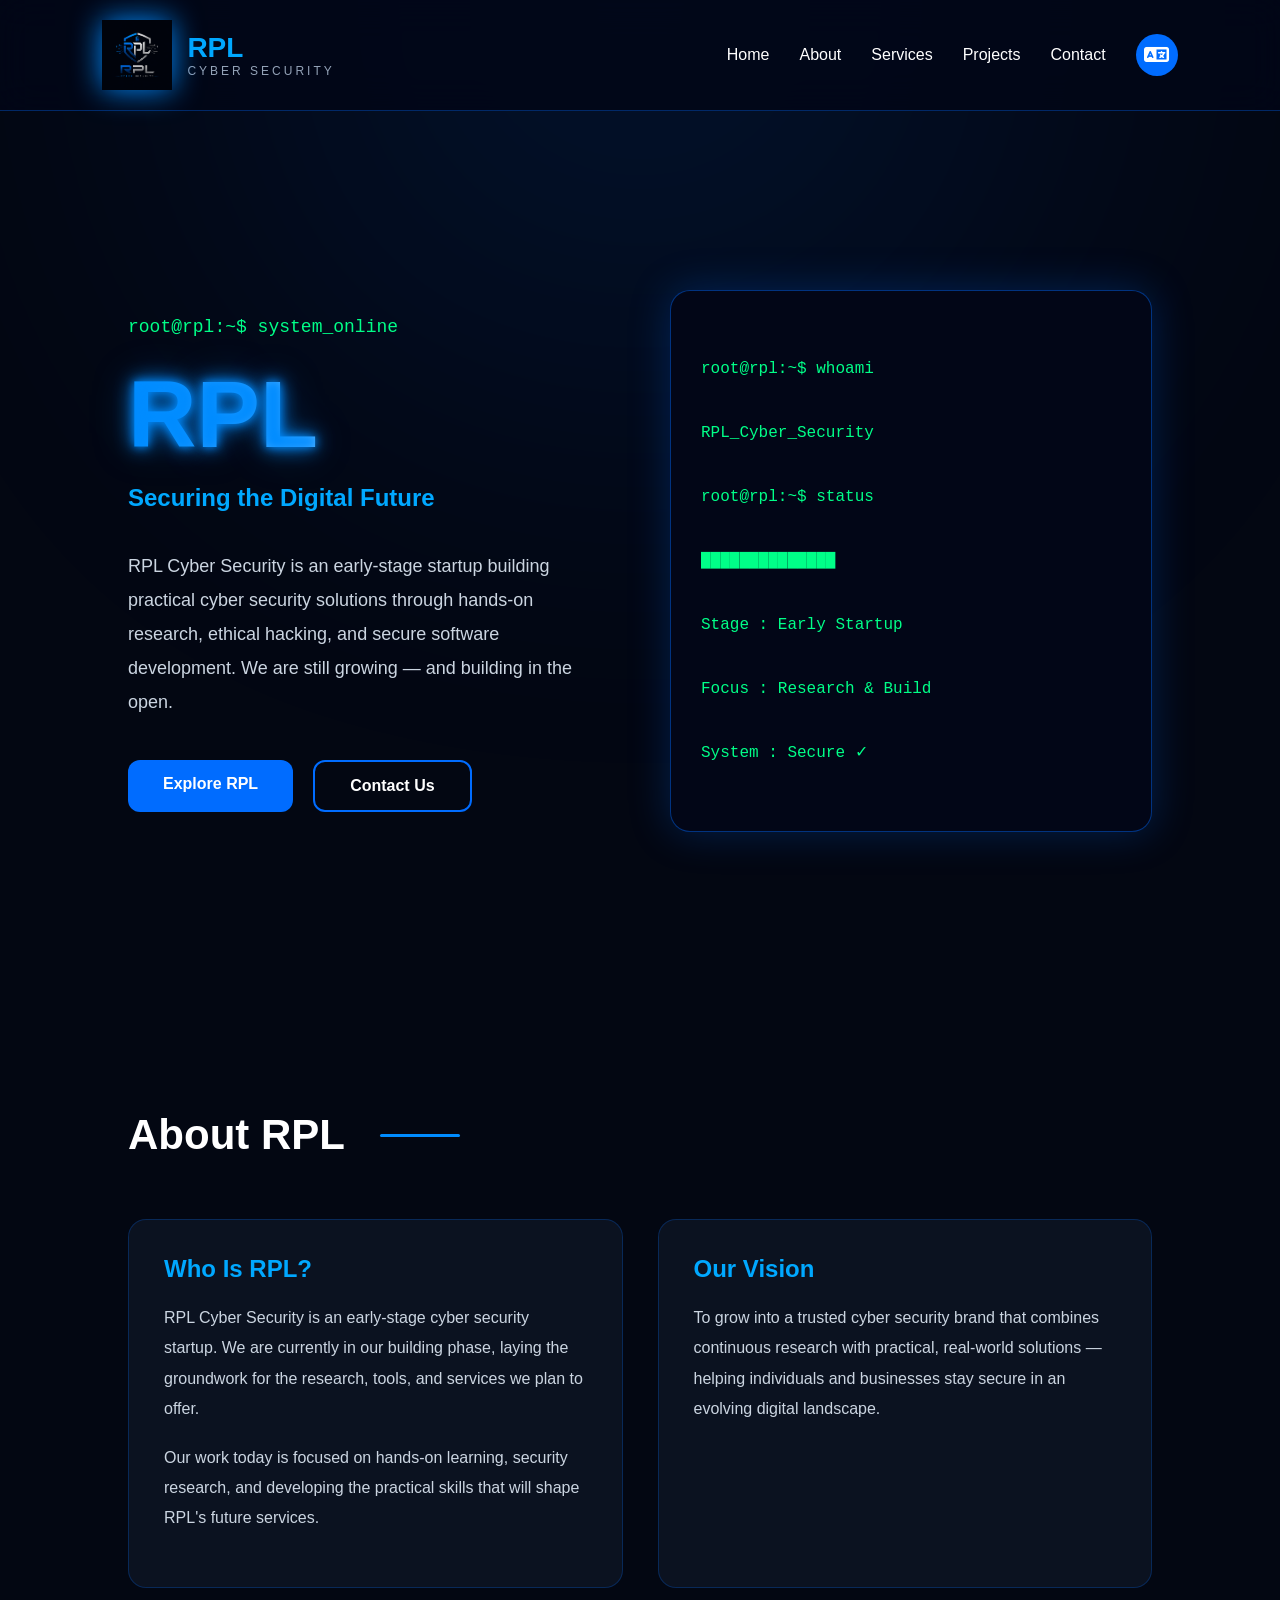
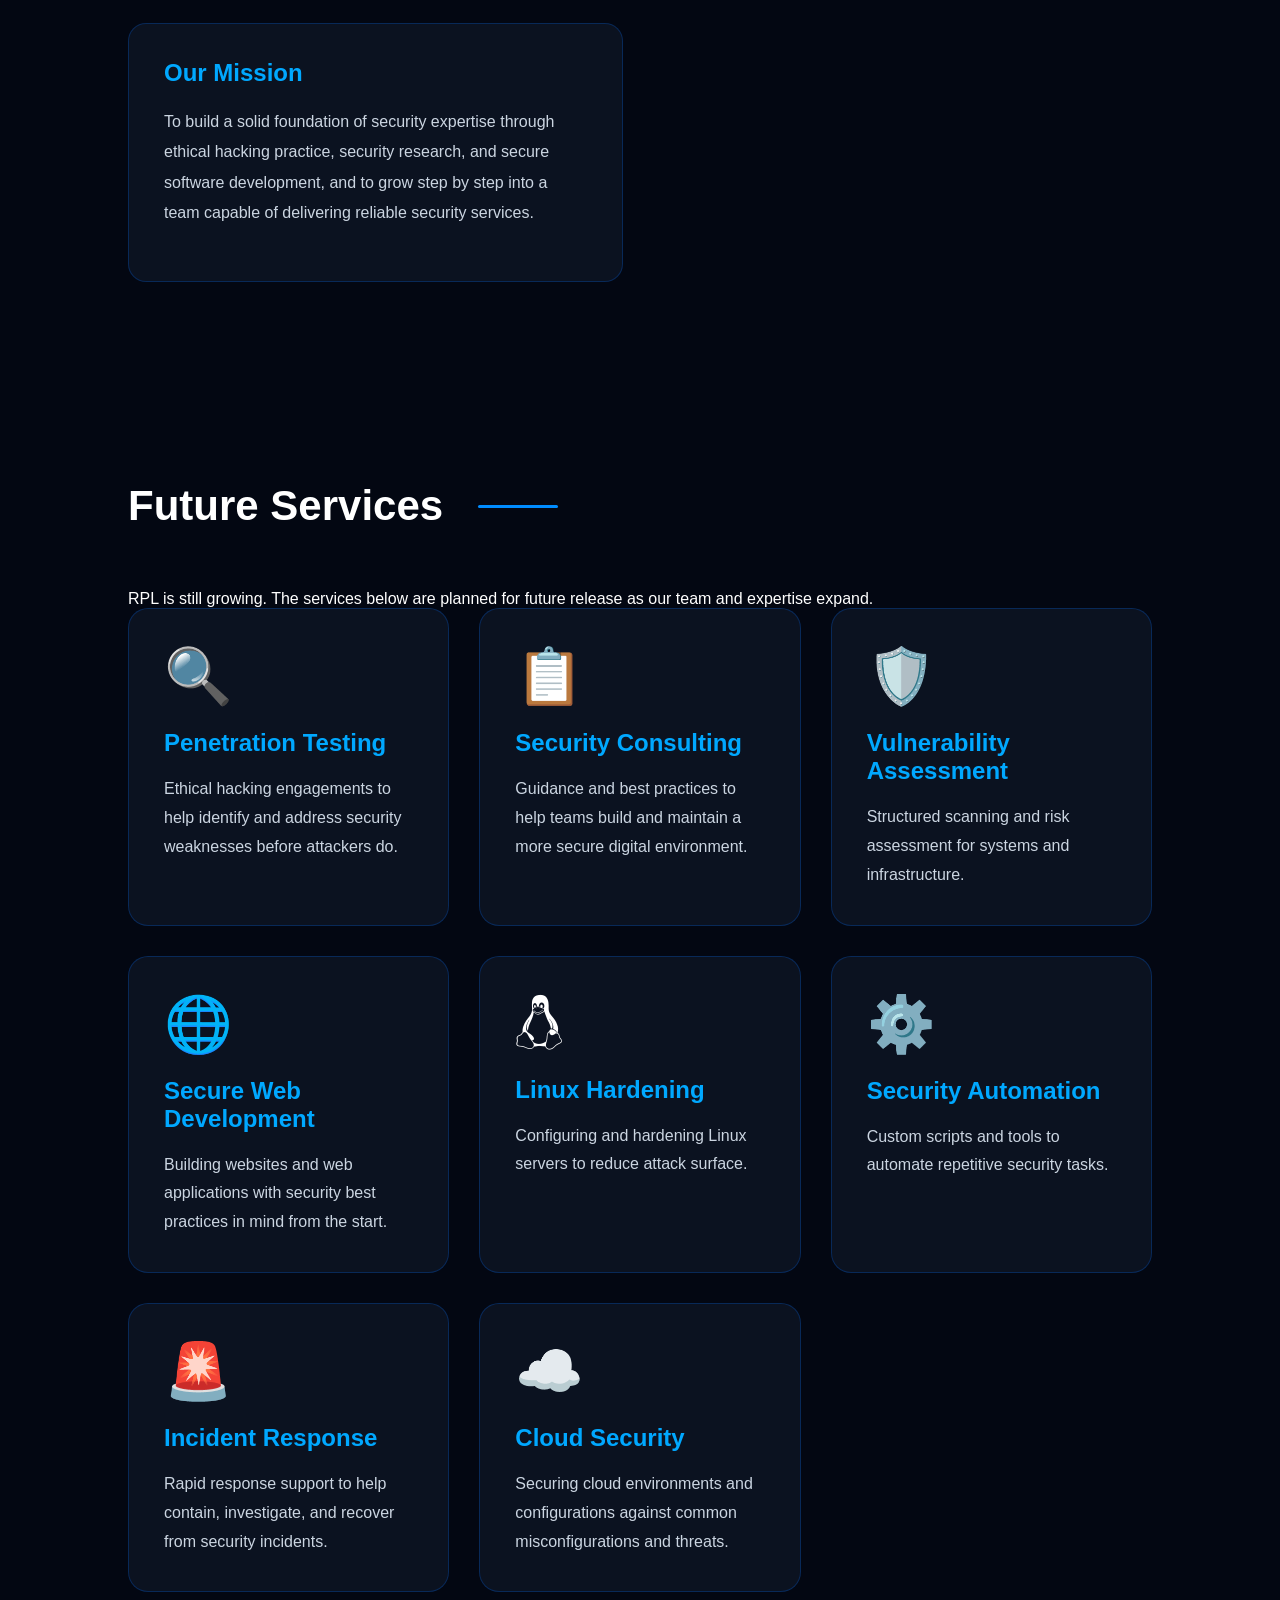
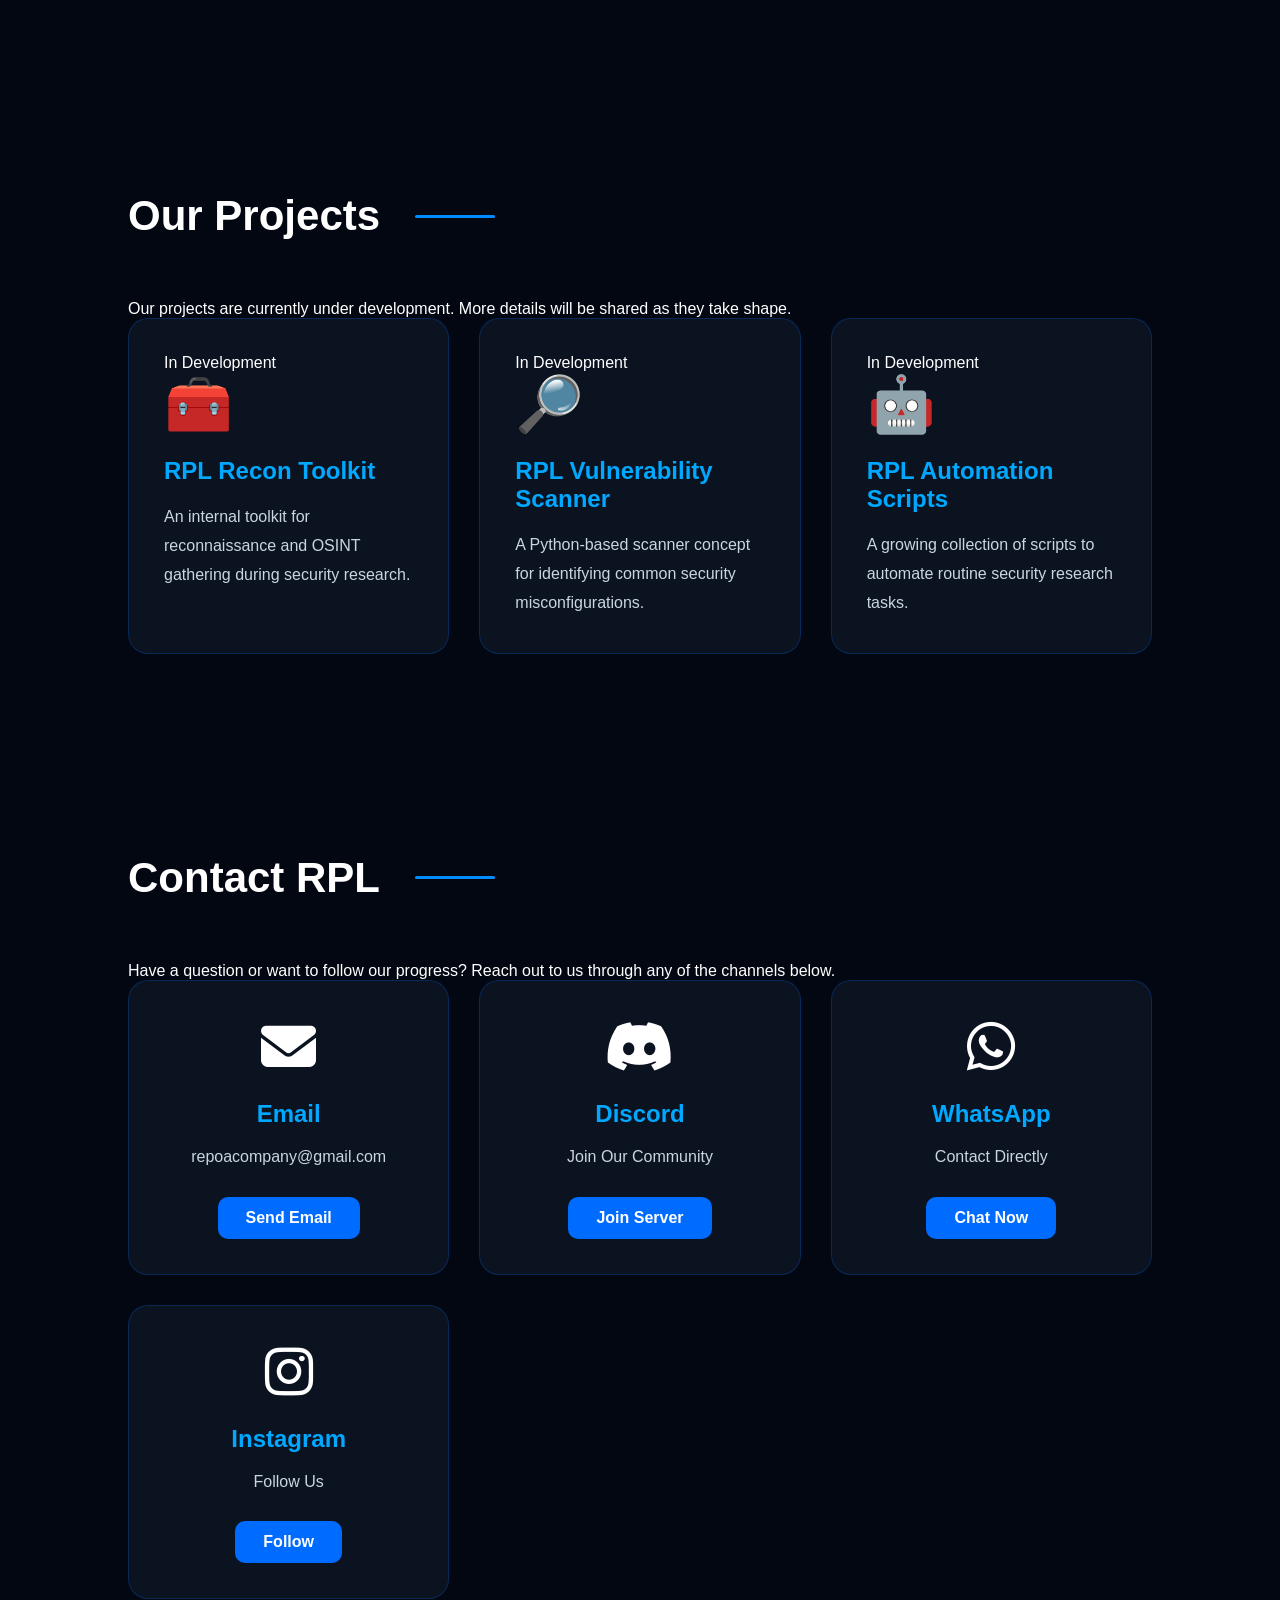
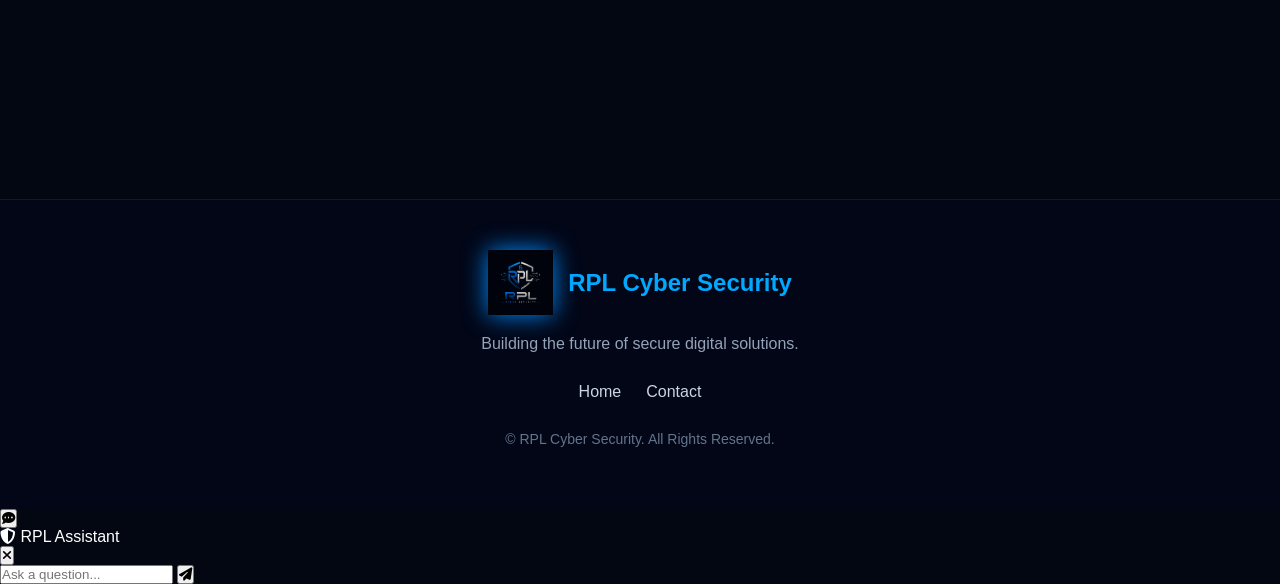
==== commit d4960fd6: "Update fmt.Println message from 'Hello' to 'Goodbye'" ====
--- a/index.html
+++ b/index.html
@@ -774,6 +774,60 @@
 
 </footer>
 
+<!-- ================= CHATBOT ================= -->
+
+<div class="chatbot">
+
+    <button id="chatbotToggle" class="chatbot-toggle" aria-label="Chat with RPL" title="Chat with RPL">
+
+        <i class="fa-solid fa-comment-dots" id="chatbotToggleIcon"></i>
+
+    </button>
+
+    <div class="chatbot-window" id="chatbotWindow">
+
+        <div class="chatbot-header">
+
+            <div class="chatbot-header-title">
+
+                <i class="fa-solid fa-shield-halved"></i>
+
+                <span data-lang="chatbot_title">RPL Assistant</span>
+
+            </div>
+
+            <button id="chatbotClose" aria-label="Close chat" title="Close chat">
+
+                <i class="fa-solid fa-xmark"></i>
+
+            </button>
+
+        </div>
+
+        <div class="chatbot-messages" id="chatbotMessages"></div>
+
+        <div class="chatbot-suggestions" id="chatbotSuggestions"></div>
+
+        <form class="chatbot-input-row" id="chatbotForm">
+
+            <input type="text"
+                   id="chatbotInput"
+                   data-lang-placeholder="chatbot_placeholder"
+                   placeholder="Ask a question..."
+                   autocomplete="off">
+
+            <button type="submit" aria-label="Send">
+
+                <i class="fa-solid fa-paper-plane"></i>
+
+            </button>
+
+        </form>
+
+    </div>
+
+</div>
+
 <!-- ================= JAVASCRIPT ================= -->
 
 <script src="script.js"></script>
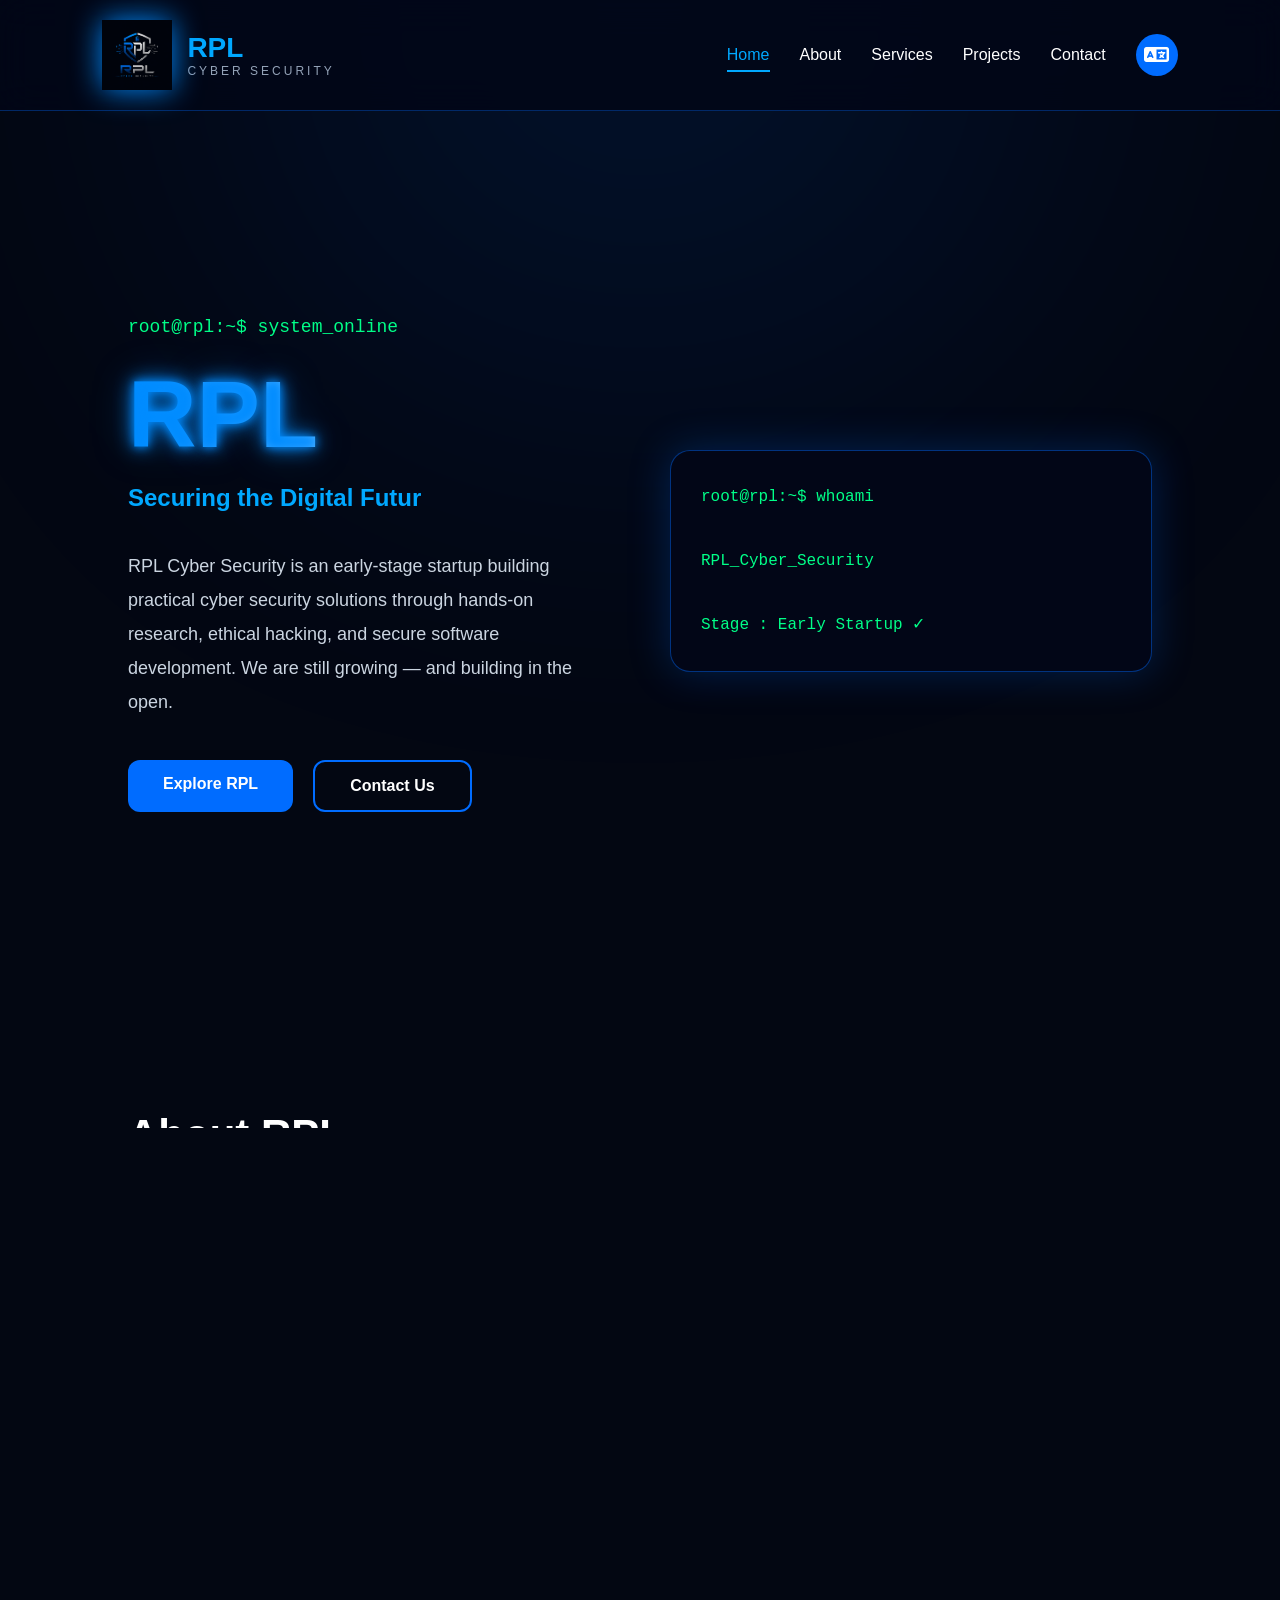
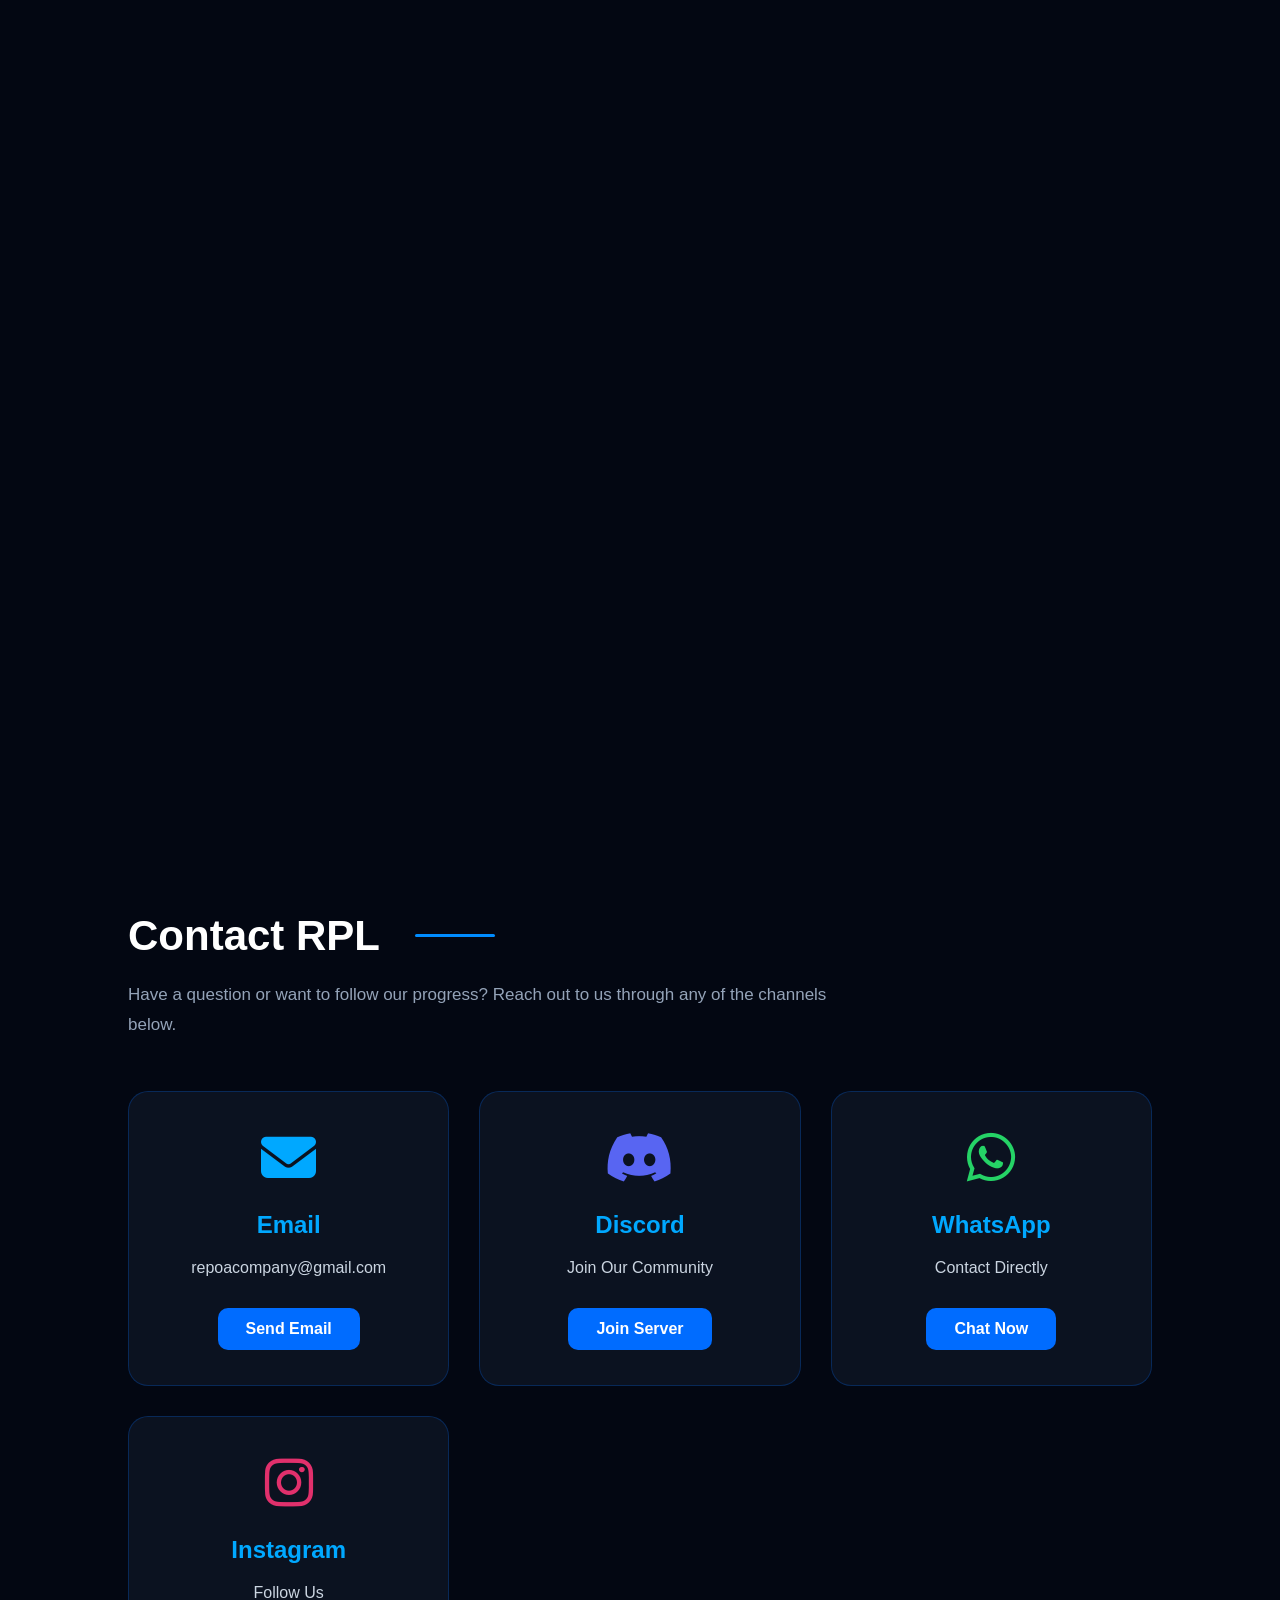
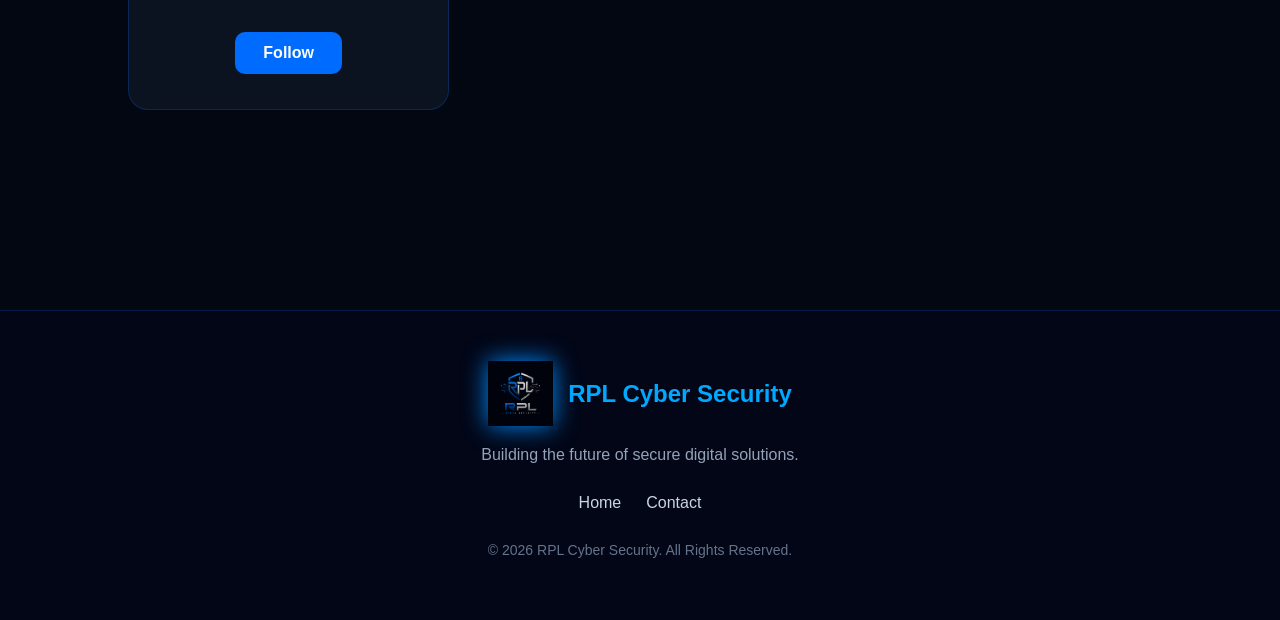
==== commit 8660890c: "Add files via upload" ====
--- a/index.html
+++ b/index.html
@@ -1,837 +1,783 @@
-<!DOCTYPE html>
-<html lang="en" dir="ltr">
-
-<head>
-
-<meta charset="UTF-8">
-<meta name="viewport" content="width=device-width, initial-scale=1.0">
-
-<title>RPL Cyber Security | Securing the Digital Future</title>
-
-<meta name="description"
-content="RPL Cyber Security is an early-stage cyber security startup building practical security solutions through research, ethical hacking, and secure software development.">
-
-<meta name="keywords"
-content="Cyber Security Startup, Security Research, Ethical Hacking, Penetration Testing, Linux Infrastructure, Network Security, Secure Software Development">
-
-<meta name="author"
-content="RPL Cyber Security">
-
-<!-- Security headers (best-effort via meta; real HTTP headers should also be set at the hosting/CDN level, see notes at the end of this file) -->
-<meta http-equiv="Content-Security-Policy"
-content="default-src 'self'; style-src 'self' 'unsafe-inline' https://fonts.googleapis.com https://cdnjs.cloudflare.com; font-src 'self' https://fonts.gstatic.com https://cdnjs.cloudflare.com; img-src 'self' data:; script-src 'self'; connect-src 'self'; frame-ancestors 'none'; base-uri 'self'; form-action 'self'; object-src 'none'; upgrade-insecure-requests">
-<meta name="referrer" content="strict-origin-when-cross-origin">
-<meta http-equiv="X-Content-Type-Options" content="nosniff">
-
-<link rel="icon"
-href="RPL.png">
-
-<meta property="og:title"
-content="RPL Cyber Security | Securing the Digital Future">
-
-<meta property="og:description"
-content="An early-stage cyber security startup building practical security solutions through research, ethical hacking, and secure software development.">
-
-<meta property="og:image"
-content="RPL.png">
-
-<meta property="og:type"
-content="website">
-
-<meta property="og:url"
-content="https://itreppo.github.io/rpl/">
-
-<link rel="preconnect"
-href="https://fonts.googleapis.com">
-
-<link rel="preconnect"
-href="https://fonts.gstatic.com"
-crossorigin>
-
-<link href="https://fonts.googleapis.com/css2?family=Orbitron:wght@500;700&family=Inter:wght@300;400;500;600;700&display=swap"
-rel="stylesheet">
-
-<link rel="stylesheet"
-href="style.css">
-
-<link rel="stylesheet"
-href="https://cdnjs.cloudflare.com/ajax/libs/font-awesome/6.5.1/css/all.min.css"
-crossorigin="anonymous"
-referrerpolicy="no-referrer">
-
-</head>
-
-<body>
-
-<!-- Loader -->
-
-<div class="loader">
-
-<img src="RPL.png"
-alt="RPL Logo">
-
-<h2>
-
-RPL CYBER SECURITY
-
-</h2>
-
-<p data-lang="loader_text">
-
-Initializing Secure Environment...
-
-</p>
-
-</div>
-
-<!-- Header -->
-
-<header>
-
-<div class="logo">
-
-<img src="RPL.png"
-alt="Logo">
-
-<div>
-
-<h2>
-
-RPL
-
-</h2>
-
-<p>
-
-CYBER SECURITY
-
-</p>
-
-</div>
-
-</div>
-
-<nav>
-
-    <a href="#home" data-lang="nav_home">Home</a>
-
-    <a href="#about" data-lang="nav_about">About</a>
-
-    <a href="#services" data-lang="nav_services">Services</a>
-
-    <a href="#projects" data-lang="nav_projects">Projects</a>
-
-    <a href="#contact" data-lang="nav_contact">Contact</a>
-
-    <button id="langBtn" aria-label="Change language" title="Change language">
-        <i class="fa-solid fa-language"></i>
-    </button>
-
-</nav>
-
-</header>
-
-<!-- Hero -->
-
-<section
-class="hero"
-id="home">
-
-<div class="hero-left">
-
-<p class="terminal" data-lang="hero_terminal">
-
-root@rpl:~$ system_online
-
-</p>
-
-<h1>
-
-RPL
-
-</h1>
-
-<h2 id="typing">
-
-Securing the Digital Future
-
-</h2>
-
-<p data-lang="hero_desc">
-
-RPL Cyber Security is an early-stage startup building
-practical cyber security solutions through hands-on
-research, ethical hacking, and secure software
-development. We are still growing — and building in
-the open.
-
-</p>
-
-<div class="hero-buttons">
-
-<a href="#about"
-class="btn"
-data-lang="btn_explore">
-
-Explore RPL
-
-</a>
-
-<a href="#contact"
-class="btn outline"
-data-lang="btn_contact">
-
-Contact Us
-
-</a>
-
-</div>
-
-</div>
-
-<div class="hero-right">
-
-<div class="terminal-box">
-
-<pre id="terminal">
-
-root@rpl:~$ whoami
-
-RPL_Cyber_Security
-
-root@rpl:~$ status
-
-██████████████
-
-Stage : Early Startup
-
-Focus : Research & Build
-
-System : Secure ✓
-
-</pre>
-
-</div>
-
-</div>
-
-</section>
-
-<!-- ================= ABOUT ================= -->
-
-<section id="about">
-
-    <div class="section-title">
-
-        <h2 data-lang="about_title">About RPL</h2>
-
-    </div>
-
-    <div class="about-container">
-
-        <div class="about-card">
-
-            <h3 data-lang="about_who_title">Who Is RPL?</h3>
-
-            <p data-lang="about_who_p1">
-
-                RPL Cyber Security is an early-stage cyber
-                security startup. We are currently in our
-                building phase, laying the groundwork for the
-                research, tools, and services we plan to offer.
-
-            </p>
-
-            <p data-lang="about_who_p2">
-
-                Our work today is focused on hands-on learning,
-                security research, and developing the practical
-                skills that will shape RPL's future services.
-
-            </p>
-
-        </div>
-
-        <div class="about-card">
-
-            <h3 data-lang="about_vision_title">Our Vision</h3>
-
-            <p data-lang="about_vision_p1">
-
-                To grow into a trusted cyber security brand that
-                combines continuous research with practical,
-                real-world solutions — helping individuals and
-                businesses stay secure in an evolving digital
-                landscape.
-
-            </p>
-
-        </div>
-
-        <div class="about-card">
-
-            <h3 data-lang="about_mission_title">Our Mission</h3>
-
-            <p data-lang="about_mission_p1">
-
-                To build a solid foundation of security expertise
-                through ethical hacking practice, security
-                research, and secure software development, and
-                to grow step by step into a team capable of
-                delivering reliable security services.
-
-            </p>
-
-        </div>
-
-    </div>
-
-</section>
-
-
-<!-- ================= SERVICES ================= -->
-
-<section id="services">
-
-    <div class="section-title">
-
-        <h2 data-lang="services_title">Future Services</h2>
-
-    </div>
-
-    <p class="section-subtitle" data-lang="services_subtitle">
-
-        RPL is still growing. The services below are planned
-        for future release as our team and expertise expand.
-
-    </p>
-
-    <div class="services-grid">
-
-        <div class="service-card">
-
-            <div class="icon">
-
-                🔍
-
-            </div>
-
-            <h3 data-lang="service1_title">
-
-                Penetration Testing
-
-            </h3>
-
-            <p data-lang="service1_desc">
-
-                Ethical hacking engagements to help identify and
-                address security weaknesses before attackers do.
-
-            </p>
-
-        </div>
-
-        <div class="service-card">
-
-            <div class="icon">
-
-                📋
-
-            </div>
-
-            <h3 data-lang="service2_title">
-
-                Security Consulting
-
-            </h3>
-
-            <p data-lang="service2_desc">
-
-                Guidance and best practices to help teams build
-                and maintain a more secure digital environment.
-
-            </p>
-
-        </div>
-
-        <div class="service-card">
-
-            <div class="icon">
-
-                🛡️
-
-            </div>
-
-            <h3 data-lang="service3_title">
-
-                Vulnerability Assessment
-
-            </h3>
-
-            <p data-lang="service3_desc">
-
-                Structured scanning and risk assessment for
-                systems and infrastructure.
-
-            </p>
-
-        </div>
-
-        <div class="service-card">
-
-            <div class="icon">
-
-                🌐
-
-            </div>
-
-            <h3 data-lang="service4_title">
-
-                Secure Web Development
-
-            </h3>
-
-            <p data-lang="service4_desc">
-
-                Building websites and web applications with
-                security best practices in mind from the start.
-
-            </p>
-
-        </div>
-
-        <div class="service-card">
-
-            <div class="icon icon-linux">
-
-                <i class="fa-brands fa-linux"></i>
-
-            </div>
-
-            <h3 data-lang="service5_title">
-
-                Linux Hardening
-
-            </h3>
-
-            <p data-lang="service5_desc">
-
-                Configuring and hardening Linux servers to
-                reduce attack surface.
-
-            </p>
-
-        </div>
-
-        <div class="service-card">
-
-            <div class="icon">
-
-                ⚙️
-
-            </div>
-
-            <h3 data-lang="service6_title">
-
-                Security Automation
-
-            </h3>
-
-            <p data-lang="service6_desc">
-
-                Custom scripts and tools to automate repetitive
-                security tasks.
-
-            </p>
-
-        </div>
-
-        <div class="service-card">
-
-            <div class="icon">
-
-                🚨
-
-            </div>
-
-            <h3 data-lang="service7_title">
-
-                Incident Response
-
-            </h3>
-
-            <p data-lang="service7_desc">
-
-                Rapid response support to help contain, investigate,
-                and recover from security incidents.
-
-            </p>
-
-        </div>
-
-        <div class="service-card">
-
-            <div class="icon">
-
-                ☁️
-
-            </div>
-
-            <h3 data-lang="service8_title">
-
-                Cloud Security
-
-            </h3>
-
-            <p data-lang="service8_desc">
-
-                Securing cloud environments and configurations
-                against common misconfigurations and threats.
-
-            </p>
-
-        </div>
-
-    </div>
-
-</section>
-
-<!-- ================= PROJECTS ================= -->
-
-<section id="projects">
-
-    <div class="section-title">
-
-        <h2 data-lang="projects_title">Our Projects</h2>
-
-    </div>
-
-    <p class="section-subtitle" data-lang="projects_subtitle">
-
-        Our projects are currently under development. More
-        details will be shared as they take shape.
-
-    </p>
-
-    <div class="services-grid">
-
-        <div class="service-card">
-
-            <span class="coming-soon status-dev" data-lang="status_dev">In Development</span>
-
-            <div class="icon">
-
-                🧰
-
-            </div>
-
-            <h3 data-lang="project1_title">RPL Recon Toolkit</h3>
-
-            <p data-lang="project1_desc">An internal toolkit for reconnaissance and OSINT gathering during security research.</p>
-
-        </div>
-
-        <div class="service-card">
-
-            <span class="coming-soon status-dev" data-lang="status_dev">In Development</span>
-
-            <div class="icon">
-
-                🔎
-
-            </div>
-
-            <h3 data-lang="project2_title">RPL Vulnerability Scanner</h3>
-
-            <p data-lang="project2_desc">A Python-based scanner concept for identifying common security misconfigurations.</p>
-
-        </div>
-
-        <div class="service-card">
-
-            <span class="coming-soon status-dev" data-lang="status_dev">In Development</span>
-
-            <div class="icon">
-
-                🤖
-
-            </div>
-
-            <h3 data-lang="project3_title">RPL Automation Scripts</h3>
-
-            <p data-lang="project3_desc">A growing collection of scripts to automate routine security research tasks.</p>
-
-        </div>
-
-    </div>
-
-</section>
-
-<!-- ================= CONTACT ================= -->
-
-<section id="contact">
-
-    <div class="section-title">
-
-        <h2 data-lang="contact_title">Contact RPL</h2>
-
-    </div>
-
-    <p class="section-subtitle" data-lang="contact_subtitle">
-
-        Have a question or want to follow our progress? Reach
-        out to us through any of the channels below.
-
-    </p>
-
-    <div class="contact-grid">
-
-        <div class="contact-card">
-
-            <div class="contact-icon icon-email">
-
-                <i class="fa-solid fa-envelope"></i>
-
-            </div>
-
-            <h3 data-lang="contact_email_title">
-
-                Email
-
-            </h3>
-
-            <p>
-
-                repoacompany@gmail.com
-
-            </p>
-
-            <a href="mailto:repoacompany@gmail.com"
-               data-lang="btn_send_email">
-
-                Send Email
-
-            </a>
-
-        </div>
-
-
-
-        <div class="contact-card">
-
-            <div class="contact-icon icon-discord">
-
-                <i class="fa-brands fa-discord"></i>
-
-            </div>
-
-            <h3 data-lang="contact_discord_title">
-
-                Discord
-
-            </h3>
-
-            <p data-lang="contact_discord_desc">
-
-                Join Our Community
-
-            </p>
-
-            <a href="https://discord.gg/FKMPZngNMP"
-               target="_blank"
-               rel="noopener noreferrer"
-               data-lang="btn_join_server">
-
-                Join Server
-
-            </a>
-
-        </div>
-
-
-
-        <div class="contact-card">
-
-            <div class="contact-icon icon-whatsapp">
-
-                <i class="fa-brands fa-whatsapp"></i>
-
-            </div>
-
-            <h3 data-lang="contact_whatsapp_title">
-
-                WhatsApp
-
-            </h3>
-
-            <p data-lang="contact_whatsapp_desc">
-
-                Contact Directly
-
-            </p>
-
-            <a href="https://wa.me/201203408153"
-               target="_blank"
-               rel="noopener noreferrer"
-               data-lang="btn_chat_now">
-
-                Chat Now
-
-            </a>
-
-        </div>
-
-
-
-        <div class="contact-card">
-
-            <div class="contact-icon icon-instagram">
-
-                <i class="fa-brands fa-instagram"></i>
-
-            </div>
-
-            <h3 data-lang="contact_instagram_title">
-
-                Instagram
-
-            </h3>
-
-            <p data-lang="contact_instagram_desc">
-
-                Follow Us
-
-            </p>
-
-            <a href="https://instagram.com/repoacompany"
-               target="_blank"
-               rel="noopener noreferrer"
-               data-lang="btn_follow_now">
-
-                Follow
-
-            </a>
-
-        </div>
-
-    </div>
-
-</section>
-
-<!-- ================= BACK TO TOP ================= -->
-
-<button id="topBtn">
-
-    ↑
-
-</button>
-
-<!-- ================= FOOTER ================= -->
-
-<footer>
-
-    <div class="footer-logo">
-
-        <img src="RPL.png"
-             alt="RPL Logo">
-
-        <h2>
-
-            RPL Cyber Security
-
-        </h2>
-
-    </div>
-
-    <p data-lang="footer_desc">
-
-        Building the future of secure digital solutions.
-
-    </p>
-
-    <div class="footer-links">
-
-        <a href="#home" data-lang="footer_home">
-
-            Home
-
-        </a>
-
-        <a href="#contact" data-lang="footer_contact">
-
-            Contact
-
-        </a>
-
-    </div>
-
-    <p class="copyright">
-
-        © <span id="year"></span> RPL Cyber Security.
-        <span data-lang="footer_rights">All Rights Reserved.</span>
-
-    </p>
-
-</footer>
-
-<!-- ================= CHATBOT ================= -->
-
-<div class="chatbot">
-
-    <button id="chatbotToggle" class="chatbot-toggle" aria-label="Chat with RPL" title="Chat with RPL">
-
-        <i class="fa-solid fa-comment-dots" id="chatbotToggleIcon"></i>
-
-    </button>
-
-    <div class="chatbot-window" id="chatbotWindow">
-
-        <div class="chatbot-header">
-
-            <div class="chatbot-header-title">
-
-                <i class="fa-solid fa-shield-halved"></i>
-
-                <span data-lang="chatbot_title">RPL Assistant</span>
-
-            </div>
-
-            <button id="chatbotClose" aria-label="Close chat" title="Close chat">
-
-                <i class="fa-solid fa-xmark"></i>
-
-            </button>
-
-        </div>
-
-        <div class="chatbot-messages" id="chatbotMessages"></div>
-
-        <div class="chatbot-suggestions" id="chatbotSuggestions"></div>
-
-        <form class="chatbot-input-row" id="chatbotForm">
-
-            <input type="text"
-                   id="chatbotInput"
-                   data-lang-placeholder="chatbot_placeholder"
-                   placeholder="Ask a question..."
-                   autocomplete="off">
-
-            <button type="submit" aria-label="Send">
-
-                <i class="fa-solid fa-paper-plane"></i>
-
-            </button>
-
-        </form>
-
-    </div>
-
-</div>
-
-<!-- ================= JAVASCRIPT ================= -->
-
-<script src="script.js"></script>
-
-</body>
-
-</html>
+<!DOCTYPE html>
+<html lang="en" dir="ltr">
+
+<head>
+
+<meta charset="UTF-8">
+<meta name="viewport" content="width=device-width, initial-scale=1.0">
+
+<title>RPL Cyber Security | Securing the Digital Future</title>
+
+<meta name="description"
+content="RPL Cyber Security is an early-stage cyber security startup building practical security solutions through research, ethical hacking, and secure software development.">
+
+<meta name="keywords"
+content="Cyber Security Startup, Security Research, Ethical Hacking, Penetration Testing, Linux Infrastructure, Network Security, Secure Software Development">
+
+<meta name="author"
+content="RPL Cyber Security">
+
+<!-- Security headers (best-effort via meta; real HTTP headers should also be set at the hosting/CDN level, see notes at the end of this file) -->
+<meta http-equiv="Content-Security-Policy"
+content="default-src 'self'; style-src 'self' 'unsafe-inline' https://fonts.googleapis.com https://cdnjs.cloudflare.com; font-src 'self' https://fonts.gstatic.com https://cdnjs.cloudflare.com; img-src 'self' data:; script-src 'self'; connect-src 'self'; frame-ancestors 'none'; base-uri 'self'; form-action 'self'; object-src 'none'; upgrade-insecure-requests">
+<meta name="referrer" content="strict-origin-when-cross-origin">
+<meta http-equiv="X-Content-Type-Options" content="nosniff">
+
+<link rel="icon"
+href="RPL.png">
+
+<meta property="og:title"
+content="RPL Cyber Security | Securing the Digital Future">
+
+<meta property="og:description"
+content="An early-stage cyber security startup building practical security solutions through research, ethical hacking, and secure software development.">
+
+<meta property="og:image"
+content="RPL.png">
+
+<meta property="og:type"
+content="website">
+
+<meta property="og:url"
+content="https://itreppo.github.io/rpl/">
+
+<link rel="preconnect"
+href="https://fonts.googleapis.com">
+
+<link rel="preconnect"
+href="https://fonts.gstatic.com"
+crossorigin>
+
+<link href="https://fonts.googleapis.com/css2?family=Orbitron:wght@500;700&family=Inter:wght@300;400;500;600;700&display=swap"
+rel="stylesheet">
+
+<link rel="stylesheet"
+href="style.css">
+
+<link rel="stylesheet"
+href="https://cdnjs.cloudflare.com/ajax/libs/font-awesome/6.5.1/css/all.min.css"
+crossorigin="anonymous"
+referrerpolicy="no-referrer">
+
+</head>
+
+<body>
+
+<!-- Loader -->
+
+<div class="loader">
+
+<img src="RPL.png"
+alt="RPL Logo">
+
+<h2>
+
+RPL CYBER SECURITY
+
+</h2>
+
+<p data-lang="loader_text">
+
+Initializing Secure Environment...
+
+</p>
+
+</div>
+
+<!-- Header -->
+
+<header>
+
+<div class="logo">
+
+<img src="RPL.png"
+alt="Logo">
+
+<div>
+
+<h2>
+
+RPL
+
+</h2>
+
+<p>
+
+CYBER SECURITY
+
+</p>
+
+</div>
+
+</div>
+
+<nav>
+
+    <a href="#home" data-lang="nav_home">Home</a>
+
+    <a href="#about" data-lang="nav_about">About</a>
+
+    <a href="#services" data-lang="nav_services">Services</a>
+
+    <a href="#projects" data-lang="nav_projects">Projects</a>
+
+    <a href="#contact" data-lang="nav_contact">Contact</a>
+
+    <button id="langBtn" aria-label="Change language" title="Change language">
+        <i class="fa-solid fa-language"></i>
+    </button>
+
+</nav>
+
+</header>
+
+<!-- Hero -->
+
+<section
+class="hero"
+id="home">
+
+<div class="hero-left">
+
+<p class="terminal" data-lang="hero_terminal">
+
+root@rpl:~$ system_online
+
+</p>
+
+<h1>
+
+RPL
+
+</h1>
+
+<h2 id="typing">
+
+Securing the Digital Future
+
+</h2>
+
+<p data-lang="hero_desc">
+
+RPL Cyber Security is an early-stage startup building
+practical cyber security solutions through hands-on
+research, ethical hacking, and secure software
+development. We are still growing — and building in
+the open.
+
+</p>
+
+<div class="hero-buttons">
+
+<a href="#about"
+class="btn"
+data-lang="btn_explore">
+
+Explore RPL
+
+</a>
+
+<a href="#contact"
+class="btn outline"
+data-lang="btn_contact">
+
+Contact Us
+
+</a>
+
+</div>
+
+</div>
+
+<div class="hero-right">
+
+<div class="terminal-box">
+
+<pre id="terminal">
+
+root@rpl:~$ whoami
+
+RPL_Cyber_Security
+
+root@rpl:~$ status
+
+██████████████
+
+Stage : Early Startup
+
+Focus : Research & Build
+
+System : Secure ✓
+
+</pre>
+
+</div>
+
+</div>
+
+</section>
+
+<!-- ================= ABOUT ================= -->
+
+<section id="about">
+
+    <div class="section-title">
+
+        <h2 data-lang="about_title">About RPL</h2>
+
+    </div>
+
+    <div class="about-container">
+
+        <div class="about-card">
+
+            <h3 data-lang="about_who_title">Who Is RPL?</h3>
+
+            <p data-lang="about_who_p1">
+
+                RPL Cyber Security is an early-stage cyber
+                security startup. We are currently in our
+                building phase, laying the groundwork for the
+                research, tools, and services we plan to offer.
+
+            </p>
+
+            <p data-lang="about_who_p2">
+
+                Our work today is focused on hands-on learning,
+                security research, and developing the practical
+                skills that will shape RPL's future services.
+
+            </p>
+
+        </div>
+
+        <div class="about-card">
+
+            <h3 data-lang="about_vision_title">Our Vision</h3>
+
+            <p data-lang="about_vision_p1">
+
+                To grow into a trusted cyber security brand that
+                combines continuous research with practical,
+                real-world solutions — helping individuals and
+                businesses stay secure in an evolving digital
+                landscape.
+
+            </p>
+
+        </div>
+
+        <div class="about-card">
+
+            <h3 data-lang="about_mission_title">Our Mission</h3>
+
+            <p data-lang="about_mission_p1">
+
+                To build a solid foundation of security expertise
+                through ethical hacking practice, security
+                research, and secure software development, and
+                to grow step by step into a team capable of
+                delivering reliable security services.
+
+            </p>
+
+        </div>
+
+    </div>
+
+</section>
+
+
+<!-- ================= SERVICES ================= -->
+
+<section id="services">
+
+    <div class="section-title">
+
+        <h2 data-lang="services_title">Future Services</h2>
+
+    </div>
+
+    <p class="section-subtitle" data-lang="services_subtitle">
+
+        RPL is still growing. The services below are planned
+        for future release as our team and expertise expand.
+
+    </p>
+
+    <div class="services-grid">
+
+        <div class="service-card">
+
+            <div class="icon">
+
+                🔍
+
+            </div>
+
+            <h3 data-lang="service1_title">
+
+                Penetration Testing
+
+            </h3>
+
+            <p data-lang="service1_desc">
+
+                Ethical hacking engagements to help identify and
+                address security weaknesses before attackers do.
+
+            </p>
+
+        </div>
+
+        <div class="service-card">
+
+            <div class="icon">
+
+                📋
+
+            </div>
+
+            <h3 data-lang="service2_title">
+
+                Security Consulting
+
+            </h3>
+
+            <p data-lang="service2_desc">
+
+                Guidance and best practices to help teams build
+                and maintain a more secure digital environment.
+
+            </p>
+
+        </div>
+
+        <div class="service-card">
+
+            <div class="icon">
+
+                🛡️
+
+            </div>
+
+            <h3 data-lang="service3_title">
+
+                Vulnerability Assessment
+
+            </h3>
+
+            <p data-lang="service3_desc">
+
+                Structured scanning and risk assessment for
+                systems and infrastructure.
+
+            </p>
+
+        </div>
+
+        <div class="service-card">
+
+            <div class="icon">
+
+                🌐
+
+            </div>
+
+            <h3 data-lang="service4_title">
+
+                Secure Web Development
+
+            </h3>
+
+            <p data-lang="service4_desc">
+
+                Building websites and web applications with
+                security best practices in mind from the start.
+
+            </p>
+
+        </div>
+
+        <div class="service-card">
+
+            <div class="icon icon-linux">
+
+                <i class="fa-brands fa-linux"></i>
+
+            </div>
+
+            <h3 data-lang="service5_title">
+
+                Linux Hardening
+
+            </h3>
+
+            <p data-lang="service5_desc">
+
+                Configuring and hardening Linux servers to
+                reduce attack surface.
+
+            </p>
+
+        </div>
+
+        <div class="service-card">
+
+            <div class="icon">
+
+                ⚙️
+
+            </div>
+
+            <h3 data-lang="service6_title">
+
+                Security Automation
+
+            </h3>
+
+            <p data-lang="service6_desc">
+
+                Custom scripts and tools to automate repetitive
+                security tasks.
+
+            </p>
+
+        </div>
+
+        <div class="service-card">
+
+            <div class="icon">
+
+                🚨
+
+            </div>
+
+            <h3 data-lang="service7_title">
+
+                Incident Response
+
+            </h3>
+
+            <p data-lang="service7_desc">
+
+                Rapid response support to help contain, investigate,
+                and recover from security incidents.
+
+            </p>
+
+        </div>
+
+        <div class="service-card">
+
+            <div class="icon">
+
+                ☁️
+
+            </div>
+
+            <h3 data-lang="service8_title">
+
+                Cloud Security
+
+            </h3>
+
+            <p data-lang="service8_desc">
+
+                Securing cloud environments and configurations
+                against common misconfigurations and threats.
+
+            </p>
+
+        </div>
+
+    </div>
+
+</section>
+
+<!-- ================= PROJECTS ================= -->
+
+<section id="projects">
+
+    <div class="section-title">
+
+        <h2 data-lang="projects_title">Our Projects</h2>
+
+    </div>
+
+    <p class="section-subtitle" data-lang="projects_subtitle">
+
+        Our projects are currently under development. More
+        details will be shared as they take shape.
+
+    </p>
+
+    <div class="services-grid">
+
+        <div class="service-card">
+
+            <span class="coming-soon status-dev" data-lang="status_dev">In Development</span>
+
+            <div class="icon">
+
+                🧰
+
+            </div>
+
+            <h3 data-lang="project1_title">RPL Recon Toolkit</h3>
+
+            <p data-lang="project1_desc">An internal toolkit for reconnaissance and OSINT gathering during security research.</p>
+
+        </div>
+
+        <div class="service-card">
+
+            <span class="coming-soon status-dev" data-lang="status_dev">In Development</span>
+
+            <div class="icon">
+
+                🔎
+
+            </div>
+
+            <h3 data-lang="project2_title">RPL Vulnerability Scanner</h3>
+
+            <p data-lang="project2_desc">A Python-based scanner concept for identifying common security misconfigurations.</p>
+
+        </div>
+
+        <div class="service-card">
+
+            <span class="coming-soon status-dev" data-lang="status_dev">In Development</span>
+
+            <div class="icon">
+
+                🤖
+
+            </div>
+
+            <h3 data-lang="project3_title">RPL Automation Scripts</h3>
+
+            <p data-lang="project3_desc">A growing collection of scripts to automate routine security research tasks.</p>
+
+        </div>
+
+    </div>
+
+</section>
+
+<!-- ================= CONTACT ================= -->
+
+<section id="contact">
+
+    <div class="section-title">
+
+        <h2 data-lang="contact_title">Contact RPL</h2>
+
+    </div>
+
+    <p class="section-subtitle" data-lang="contact_subtitle">
+
+        Have a question or want to follow our progress? Reach
+        out to us through any of the channels below.
+
+    </p>
+
+    <div class="contact-grid">
+
+        <div class="contact-card">
+
+            <div class="contact-icon icon-email">
+
+                <i class="fa-solid fa-envelope"></i>
+
+            </div>
+
+            <h3 data-lang="contact_email_title">
+
+                Email
+
+            </h3>
+
+            <p>
+
+                repoacompany@gmail.com
+
+            </p>
+
+            <a href="mailto:repoacompany@gmail.com"
+               data-lang="btn_send_email">
+
+                Send Email
+
+            </a>
+
+        </div>
+
+
+
+        <div class="contact-card">
+
+            <div class="contact-icon icon-discord">
+
+                <i class="fa-brands fa-discord"></i>
+
+            </div>
+
+            <h3 data-lang="contact_discord_title">
+
+                Discord
+
+            </h3>
+
+            <p data-lang="contact_discord_desc">
+
+                Join Our Community
+
+            </p>
+
+            <a href="https://discord.gg/FKMPZngNMP"
+               target="_blank"
+               rel="noopener noreferrer"
+               data-lang="btn_join_server">
+
+                Join Server
+
+            </a>
+
+        </div>
+
+
+
+        <div class="contact-card">
+
+            <div class="contact-icon icon-whatsapp">
+
+                <i class="fa-brands fa-whatsapp"></i>
+
+            </div>
+
+            <h3 data-lang="contact_whatsapp_title">
+
+                WhatsApp
+
+            </h3>
+
+            <p data-lang="contact_whatsapp_desc">
+
+                Contact Directly
+
+            </p>
+
+            <a href="https://wa.me/201203408153"
+               target="_blank"
+               rel="noopener noreferrer"
+               data-lang="btn_chat_now">
+
+                Chat Now
+
+            </a>
+
+        </div>
+
+
+
+        <div class="contact-card">
+
+            <div class="contact-icon icon-instagram">
+
+                <i class="fa-brands fa-instagram"></i>
+
+            </div>
+
+            <h3 data-lang="contact_instagram_title">
+
+                Instagram
+
+            </h3>
+
+            <p data-lang="contact_instagram_desc">
+
+                Follow Us
+
+            </p>
+
+            <a href="https://instagram.com/repoacompany"
+               target="_blank"
+               rel="noopener noreferrer"
+               data-lang="btn_follow_now">
+
+                Follow
+
+            </a>
+
+        </div>
+
+    </div>
+
+</section>
+
+<!-- ================= BACK TO TOP ================= -->
+
+<button id="topBtn">
+
+    ↑
+
+</button>
+
+<!-- ================= FOOTER ================= -->
+
+<footer>
+
+    <div class="footer-logo">
+
+        <img src="RPL.png"
+             alt="RPL Logo">
+
+        <h2>
+
+            RPL Cyber Security
+
+        </h2>
+
+    </div>
+
+    <p data-lang="footer_desc">
+
+        Building the future of secure digital solutions.
+
+    </p>
+
+    <div class="footer-links">
+
+        <a href="#home" data-lang="footer_home">
+
+            Home
+
+        </a>
+
+        <a href="#contact" data-lang="footer_contact">
+
+            Contact
+
+        </a>
+
+    </div>
+
+    <p class="copyright">
+
+        © <span id="year"></span> RPL Cyber Security.
+        <span data-lang="footer_rights">All Rights Reserved.</span>
+
+    </p>
+
+</footer>
+
+<!-- ================= JAVASCRIPT ================= -->
+
+<script src="script.js"></script>
+
+</body>
+
+</html>
--- a/style.css
+++ b/style.css
@@ -1,1715 +1,1909 @@
-/* =========================
-   RPL CYBER SECURITY V2
-========================= */
-
-*{
-    margin:0;
-    padding:0;
-    box-sizing:border-box;
-}
-
-html{
-    scroll-behavior:smooth;
-}
-
-/* =========================
-   THEME VARIABLES
-   Dark mode = default (matches the original design 1:1)
-   Light mode = [data-theme="light"] override
-========================= */
-
-:root{
-
-    --bg-body:#030712;
-    --bg-deep:#020617;
-    --bg-card:#0b1220;
-    --bg-card2:#08101d;
-
-    --text-main:#ffffff;
-    --text-muted:#94a3b8;
-    --text-secondary:#cbd5e1;
-    --text-tertiary:#e2e8f0;
-    --text-faint:#64748b;
-
-    --header-bg:rgba(2,6,23,.85);
-
-    --accent:#006cff;
-    --accent-text:#00a8ff;
-    --terminal-green:#00ff88;
-    --hero-gradient-end:#ffffff;
-
-    --shine:rgba(255,255,255,.05);
-    --shine-strong:rgba(255,255,255,.3);
-
-    --glow-opacity:.18;
-    --card-border-alpha:.25;
-
-}
-
-body{
-
-    background:var(--bg-body);
-    color:var(--text-main);
-
-    font-family:'Inter',sans-serif;
-
-    overflow-x:hidden;
-
-    transition:background-color .4s ease, color .4s ease;
-
-}
-
-/* Scrollbar */
-
-::-webkit-scrollbar{
-
-    width:8px;
-
-}
-
-::-webkit-scrollbar-track{
-
-    background:var(--bg-deep);
-
-}
-
-::-webkit-scrollbar-thumb{
-
-    background:var(--accent);
-    border-radius:20px;
-
-}
-
-::-webkit-scrollbar-thumb:hover{
-
-    background:#0095ff;
-
-}
-
-/* Background Glow */
-
-body::before{
-
-    content:"";
-
-    position:fixed;
-
-    width:650px;
-    height:650px;
-
-    border-radius:50%;
-
-    background:var(--accent);
-
-    filter:blur(220px);
-
-    opacity:var(--glow-opacity);
-
-    left:50%;
-    top:-320px;
-
-    transform:translateX(-50%);
-
-    z-index:-2;
-
-}
-
-/* Loader */
-
-.loader{
-
-    position:fixed;
-
-    inset:0;
-
-    background:var(--bg-deep);
-
-    display:flex;
-
-    justify-content:center;
-    align-items:center;
-
-    flex-direction:column;
-
-    z-index:99999;
-
-    animation:loaderHide 2.5s forwards;
-
-}
-
-.loader img{
-
-    width:130px;
-
-    filter:drop-shadow(0 0 30px #008cff);
-
-    animation:logoFloat 2s infinite;
-
-}
-
-.loader h2{
-
-    margin:20px 0;
-
-    color:var(--accent-text);
-
-    font-family:'Orbitron',sans-serif;
-
-}
-
-.loader p{
-
-    color:var(--text-muted);
-
-}
-
-@keyframes logoFloat{
-
-    0%,100%{
-
-        transform:translateY(0);
-
-    }
-
-    50%{
-
-        transform:translateY(-10px);
-
-    }
-
-}
-
-@keyframes loaderHide{
-
-    0%,80%{
-
-        opacity:1;
-
-    }
-
-    100%{
-
-        opacity:0;
-        visibility:hidden;
-
-    }
-
-} 
-
-/* =========================
-        HEADER
-========================= */
-
-header{
-
-    position:sticky;
-
-    top:0;
-
-    width:100%;
-
-    padding:20px 8%;
-
-    display:flex;
-
-    justify-content:space-between;
-
-    align-items:center;
-
-    background:var(--header-bg);
-
-    backdrop-filter:blur(15px);
-
-    border-bottom:1px solid rgba(0,108,255,.35);
-
-    z-index:999;
-
-}
-
-.logo{
-
-    display:flex;
-
-    align-items:center;
-
-    gap:15px;
-
-}
-
-.logo img{
-
-    width:70px;
-
-    height:70px;
-
-    object-fit:contain;
-
-    filter:drop-shadow(0 0 15px #008cff);
-
-}
-
-.logo h2{
-
-    font-family:'Orbitron',sans-serif;
-
-    color:var(--accent-text);
-
-    font-size:28px;
-
-}
-
-.logo p{
-
-    color:var(--text-muted);
-
-    font-size:12px;
-
-    letter-spacing:3px;
-
-}
-
-/* Navigation */
-
-nav{
-
-    display:flex;
-
-    align-items:center;
-
-    gap:30px;
-
-}
-
-nav a{
-
-    color:var(--text-main);
-
-    text-decoration:none;
-
-    transition:.3s;
-
-    font-weight:500;
-
-    position:relative;
-
-}
-
-nav a::after{
-
-    content:"";
-
-    position:absolute;
-
-    left:0;
-
-    bottom:-8px;
-
-    width:0;
-
-    height:2px;
-
-    background:var(--accent-text);
-
-    transition:.3s;
-
-}
-
-nav a:hover{
-
-    color:var(--accent-text);
-
-}
-
-nav a:hover::after{
-
-    width:100%;
-
-}
-
-/* =========================
-        HERO
-========================= */
-
-.hero{
-
-    min-height:100vh;
-
-    display:grid;
-
-    grid-template-columns:1fr 1fr;
-
-    align-items:center;
-
-    gap:60px;
-
-    padding:80px 10%;
-
-}
-
-.hero-left{
-
-    animation:fadeLeft 1s;
-
-}
-
-.hero-left .terminal{
-
-    color:var(--terminal-green);
-
-    font-family:monospace;
-
-    margin-bottom:15px;
-
-}
-
-.hero-left h1{
-
-    font-family:'Orbitron',sans-serif;
-
-    font-size:95px;
-
-    background:linear-gradient(90deg,#008cff,var(--hero-gradient-end));
-
-    -webkit-background-clip:text;
-
-    color:transparent;
-
-    margin-bottom:15px;
-
-}
-
-.hero-left h2{
-
-    color:var(--accent-text);
-
-    margin-bottom:25px;
-
-    min-height:40px;
-
-}
-
-.hero-left p{
-
-    color:var(--text-secondary);
-
-    line-height:1.9;
-
-    font-size:18px;
-
-}
-
-.hero-buttons{
-
-    display:flex;
-
-    gap:20px;
-
-    margin-top:40px;
-
-}
-
-.btn{
-
-    padding:15px 35px;
-
-    border-radius:12px;
-
-    background:var(--accent);
-
-    color:white;
-
-    text-decoration:none;
-
-    transition:.3s;
-
-    font-weight:600;
-
-}
-
-.btn:hover{
-
-    transform:translateY(-6px);
-
-    box-shadow:0 0 25px #006cff;
-
-}
-
-.outline{
-
-    background:transparent;
-
-    border:2px solid var(--accent);
-
-}
-
-.outline:hover{
-
-    background:var(--accent);
-
-}
-
-.hero-right{
-
-    display:flex;
-
-    justify-content:center;
-
-}
-
-.terminal-box{
-
-    width:100%;
-
-    max-width:520px;
-
-    background:var(--bg-deep);
-
-    border:1px solid rgba(0,108,255,.45);
-
-    border-radius:20px;
-
-    padding:30px;
-
-    box-shadow:0 0 40px rgba(0,108,255,.25);
-
-}
-
-.terminal-box pre{
-
-    color:var(--terminal-green);
-
-    font-family:Consolas,monospace;
-
-    line-height:2;
-
-    white-space:pre-wrap;
-
-}
-
-/* Animations */
-
-@keyframes fadeLeft{
-
-    from{
-
-        opacity:0;
-
-        transform:translateX(-40px);
-
-    }
-
-    to{
-
-        opacity:1;
-
-        transform:translateX(0);
-
-    }
-
-}
-
-/* =========================
-      SECTION TITLE
-========================= */
-
-section{
-
-    padding:100px 10%;
-
-}
-
-.section-title{
-
-    display:flex;
-
-    align-items:center;
-
-    gap:20px;
-
-    margin-bottom:60px;
-
-}
-
-.section-title h2{
-
-    font-size:42px;
-
-    color:var(--text-main);
-
-    font-family:'Orbitron',sans-serif;
-
-}
-
-/* =========================
-        ABOUT
-========================= */
-
-.about-container{
-
-    display:grid;
-
-    grid-template-columns:repeat(auto-fit,minmax(320px,1fr));
-
-    gap:35px;
-
-}
-
-.about-card{
-
-    background:var(--bg-card);
-
-    border:1px solid rgba(0,108,255,var(--card-border-alpha));
-
-    border-radius:18px;
-
-    padding:35px;
-
-    transition:.35s;
-
-}
-
-.about-card:hover{
-
-    transform:translateY(-10px);
-
-    border-color:#008cff;
-
-    box-shadow:0 0 25px rgba(0,140,255,.25);
-
-}
-
-.about-card h3{
-
-    color:var(--accent-text);
-
-    margin-bottom:20px;
-
-    font-size:24px;
-
-}
-
-.about-card p{
-
-    color:var(--text-secondary);
-
-    line-height:1.9;
-
-    margin-bottom:18px;
-
-}
-
-.about-card ul{
-
-    list-style:none;
-
-}
-
-.about-card li{
-
-    margin:15px 0;
-
-    color:var(--text-tertiary);
-
-}
-
-/* =========================
-        SKILLS
-========================= */
-
-.skills-grid{
-
-    display:grid;
-
-    grid-template-columns:repeat(auto-fit,minmax(270px,1fr));
-
-    gap:30px;
-
-}
-
-.skill-card{
-
-    background:var(--bg-card);
-
-    border:1px solid rgba(0,108,255,var(--card-border-alpha));
-
-    border-radius:20px;
-
-    padding:35px;
-
-    transition:.35s;
-
-}
-
-.skill-card:hover{
-
-    transform:translateY(-12px);
-
-    border-color:#00a8ff;
-
-    box-shadow:0 0 30px rgba(0,140,255,.25);
-
-}
-
-.skill-card .icon{
-
-    font-size:55px;
-
-    margin-bottom:20px;
-
-}
-
-.skill-card h3{
-
-    color:var(--accent-text);
-
-    margin-bottom:18px;
-
-    font-size:24px;
-
-}
-
-.skill-card p{
-
-    color:var(--text-secondary);
-
-    line-height:1.8;
-
-}
-
-/* =========================
-        SERVICES
-========================= */
-
-.services-grid{
-
-    display:grid;
-
-    grid-template-columns:repeat(auto-fit,minmax(270px,1fr));
-
-    gap:30px;
-
-}
-
-.service-card{
-
-    background:var(--bg-card);
-
-    border:1px solid rgba(0,108,255,var(--card-border-alpha));
-
-    border-radius:20px;
-
-    padding:35px;
-
-    transition:.35s;
-
-}
-
-.service-card:hover{
-
-    transform:translateY(-12px);
-
-    border-color:#00a8ff;
-
-    box-shadow:0 0 30px rgba(0,140,255,.25);
-
-}
-
-.service-card .icon{
-
-    font-size:55px;
-
-    margin-bottom:20px;
-
-}
-
-.service-card h3{
-
-    color:var(--accent-text);
-
-    margin-bottom:18px;
-
-    font-size:24px;
-
-}
-
-.service-card p{
-
-    color:var(--text-secondary);
-
-    line-height:1.8;
-
-}
-
-/* =========================
-        CONTACT
-========================= */
-
-.contact-grid{
-
-    display:grid;
-
-    grid-template-columns:repeat(auto-fit,minmax(270px,1fr));
-
-    gap:30px;
-
-}
-
-.contact-card{
-
-    background:var(--bg-card);
-
-    border:1px solid rgba(0,108,255,var(--card-border-alpha));
-
-    border-radius:20px;
-
-    padding:35px;
-
-    text-align:center;
-
-    transition:.35s;
-
-}
-
-.contact-card:hover{
-
-    transform:translateY(-12px);
-
-    border-color:#00a8ff;
-
-    box-shadow:0 0 30px rgba(0,140,255,.25);
-
-}
-
-.contact-icon{
-
-    font-size:55px;
-
-    margin-bottom:20px;
-
-}
-
-.contact-card h3{
-
-    color:var(--accent-text);
-
-    margin-bottom:15px;
-
-    font-size:24px;
-
-}
-
-.contact-card p{
-
-    color:var(--text-secondary);
-
-    margin-bottom:25px;
-
-    line-height:1.8;
-
-}
-
-.contact-card a{
-
-    display:inline-block;
-
-    text-decoration:none;
-
-    background:var(--accent);
-
-    color:#fff;
-
-    padding:12px 28px;
-
-    border-radius:10px;
-
-    transition:.3s;
-
-    font-weight:600;
-
-}
-
-.contact-card a:hover{
-
-    background:#008cff;
-
-    transform:translateY(-3px);
-
-}
-
-/* =========================
-        TOP BUTTON
-========================= */
-
-#topBtn{
-
-    position:fixed;
-
-    bottom:30px;
-
-    right:30px;
-
-    width:55px;
-
-    height:55px;
-
-    border:none;
-
-    border-radius:50%;
-
-    background:var(--accent);
-
-    color:#fff;
-
-    font-size:22px;
-
-    cursor:pointer;
-
-    display:none;
-
-    transition:.3s;
-
-    box-shadow:0 0 20px rgba(0,108,255,.45);
-
-    z-index:999;
-
-}
-
-#topBtn:hover{
-
-    transform:translateY(-6px);
-
-    background:#008cff;
-
-}
-
-/* =========================
-          FOOTER
-========================= */
-
-footer{
-
-    margin-top:100px;
-
-    padding:50px 10%;
-
-    text-align:center;
-
-    border-top:1px solid rgba(0,108,255,.2);
-
-    background:var(--bg-deep);
-
-}
-
-.footer-logo{
-
-    display:flex;
-
-    justify-content:center;
-
-    align-items:center;
-
-    gap:15px;
-
-    margin-bottom:20px;
-
-}
-
-.footer-logo img{
-
-    width:65px;
-
-    filter:drop-shadow(0 0 12px #008cff);
-
-}
-
-.footer-logo h2{
-
-    font-family:'Orbitron',sans-serif;
-
-    color:var(--accent-text);
-
-}
-
-footer p{
-
-    color:var(--text-muted);
-
-    margin:12px 0;
-
-}
-
-.footer-links{
-
-    display:flex;
-
-    justify-content:center;
-
-    gap:25px;
-
-    margin:30px 0;
-
-    flex-wrap:wrap;
-
-}
-
-.footer-links a{
-
-    text-decoration:none;
-
-    color:var(--text-secondary);
-
-    transition:.3s;
-
-}
-
-.footer-links a:hover{
-
-    color:var(--accent-text);
-
-}
-
-.copyright{
-
-    margin-top:25px;
-
-    font-size:14px;
-
-    color:var(--text-faint);
-
-}
-
-/* =========================
-      RESPONSIVE DESIGN
-========================= */
-
-@media (max-width:1100px){
-
-.hero{
-
-    grid-template-columns:1fr;
-
-    text-align:center;
-
-    gap:60px;
-
-}
-
-.hero-left{
-
-    order:2;
-
-}
-
-.hero-right{
-
-    order:1;
-
-}
-
-.hero-buttons{
-
-    justify-content:center;
-
-}
-
-.hero-left h1{
-
-    font-size:70px;
-
-}
-
-header{
-
-    flex-direction:column;
-
-    gap:20px;
-
-}
-
-nav{
-
-    flex-wrap:wrap;
-
-    justify-content:center;
-
-}
-
-}
-
-@media (max-width:768px){
-
-section{
-
-    padding:80px 7%;
-
-}
-
-.logo{
-
-    flex-direction:column;
-
-    text-align:center;
-
-}
-
-.logo img{
-
-    width:60px;
-
-}
-
-.logo h2{
-
-    font-size:24px;
-
-}
-
-nav{
-
-    gap:15px;
-
-}
-
-nav a{
-
-    font-size:15px;
-
-}
-
-.hero{
-
-    padding-top:150px;
-
-}
-
-.hero-left h1{
-
-    font-size:55px;
-
-}
-
-.hero-left h2{
-
-    font-size:24px;
-
-}
-
-.hero-left p{
-
-    font-size:16px;
-
-}
-
-.hero-buttons{
-
-    flex-direction:column;
-
-    align-items:center;
-
-}
-
-.btn{
-
-    width:220px;
-
-    text-align:center;
-
-}
-
-.section-title{
-
-    flex-direction:column;
-
-    text-align:center;
-
-}
-
-.section-title h2{
-
-    font-size:34px;
-
-}
-
-.about-container,
-
-.skills-grid,
-
-.services-grid,
-
-.contact-grid{
-
-    grid-template-columns:1fr;
-
-}
-
-.terminal-box{
-
-    padding:20px;
-
-}
-
-.terminal-box pre{
-
-    font-size:14px;
-
-}
-
-}
-
-@media (max-width:480px){
-
-body{
-
-    font-size:15px;
-
-}
-
-.hero-left h1{
-
-    font-size:42px;
-
-}
-
-.hero-left h2{
-
-    font-size:20px;
-
-}
-
-.hero-left p{
-
-    font-size:15px;
-
-}
-
-.logo img{
-
-    width:50px;
-
-}
-
-.logo h2{
-
-    font-size:20px;
-
-}
-
-nav{
-
-    gap:10px;
-
-}
-
-nav a{
-
-    font-size:14px;
-
-}
-
-.skill-card,
-
-.service-card,
-
-.contact-card{
-
-    padding:25px;
-
-}
-
-.footer-links{
-
-    flex-direction:column;
-
-    gap:15px;
-
-}
-
-#topBtn{
-
-    width:45px;
-
-    height:45px;
-
-    right:20px;
-
-    bottom:20px;
-
-}
-
-}
-
-/* =========================
-      SCROLL ANIMATIONS
-========================= */
-
-.fade-up{
-
-    opacity:0;
-
-    transform:translateY(60px);
-
-    transition:all .8s ease;
-
-}
-
-.fade-up.show{
-
-    opacity:1;
-
-    transform:translateY(0);
-
-}
-
-.fade-left{
-
-    opacity:0;
-
-    transform:translateX(-60px);
-
-    transition:all .8s ease;
-
-}
-
-.fade-left.show{
-
-    opacity:1;
-
-    transform:translateX(0);
-
-}
-
-.fade-right{
-
-    opacity:0;
-
-    transform:translateX(60px);
-
-    transition:all .8s ease;
-
-}
-
-.fade-right.show{
-
-    opacity:1;
-
-    transform:translateX(0);
-
-}
-
-/* =========================
-      HOVER EFFECTS
-========================= */
-
-.skill-card,
-.service-card,
-.contact-card,
-.about-card{
-
-    position:relative;
-
-    overflow:hidden;
-
-}
-
-.skill-card::before,
-.service-card::before,
-.contact-card::before,
-.about-card::before{
-
-    content:"";
-
-    position:absolute;
-
-    top:0;
-
-    left:-100%;
-
-    width:100%;
-
-    height:100%;
-
-    background:linear-gradient(
-        120deg,
-        transparent,
-        var(--shine),
-        transparent
-    );
-
-    transition:.8s;
-
-}
-
-.skill-card:hover::before,
-.service-card:hover::before,
-.contact-card:hover::before,
-.about-card:hover::before{
-
-    left:100%;
-
-}
-
-/* =========================
-        GLOW
-========================= */
-
-.hero h1{
-
-    text-shadow:
-    0 0 10px #008cff,
-    0 0 20px #008cff,
-    0 0 40px rgba(0,140,255,.35);
-
-}
-
-.logo img:hover{
-
-    transform:rotate(6deg) scale(1.05);
-
-    transition:.4s;
-
-}
-
-/* =========================
-      BUTTON EFFECT
-========================= */
-
-.btn{
-
-    position:relative;
-
-    overflow:hidden;
-
-}
-
-.btn::after{
-
-    content:"";
-
-    position:absolute;
-
-    left:-120%;
-
-    top:0;
-
-    width:120%;
-
-    height:100%;
-
-    background:linear-gradient(
-        90deg,
-        transparent,
-        var(--shine-strong),
-        transparent
-    );
-
-    transition:.6s;
-
-}
-
-.btn:hover::after{
-
-    left:120%;
-
-}
-
-/* =========================
-      TERMINAL
-========================= */
-
-.terminal-box{
-
-    animation:terminalFloat 4s ease-in-out infinite;
-
-}
-
-@keyframes terminalFloat{
-
-    0%{
-
-        transform:translateY(0);
-
-    }
-
-    50%{
-
-        transform:translateY(-10px);
-
-    }
-
-    100%{
-
-        transform:translateY(0);
-
-    }
-
-}
-
-/* =========================
-      SELECTION
-========================= */
-
-::selection{
-
-    background:#008cff;
-
-    color:white;
-
-}
-
-/* =========================
-      FINAL EFFECTS
-========================= */
-
-/* Smooth image animation */
-
-img{
-
-    user-select:none;
-
-    -webkit-user-drag:none;
-
-    transition:.35s;
-
-}
-
-/* Links */
-
-a{
-
-    transition:.3s;
-
-}
-
-/* Better focus */
-
-button,
-a{
-
-    outline:none;
-
-}
-
-/* Small glow */
-
-.skill-card:hover,
-.service-card:hover,
-.contact-card:hover,
-.about-card:hover{
-
-    box-shadow:
-    0 0 15px rgba(0,108,255,.20),
-    0 0 35px rgba(0,108,255,.18);
-
-}
-
-/* Glass */
-
-header{
-
-    backdrop-filter:blur(18px);
-
-}
-
-/* Sections */
-
-section{
-
-    position:relative;
-
-}
-
-/* Blue line */
-
-.section-title::after{
-
-    content:"";
-
-    width:80px;
-
-    height:3px;
-
-    background:#008cff;
-
-    margin-left:15px;
-
-    border-radius:50px;
-
-}
-
-/* Footer */
-
-footer{
-
-    overflow:hidden;
-
-}
-
-/* Loader Fade */
-
-.loader.hide{
-
-    opacity:0;
-
-    visibility:hidden;
-
-    pointer-events:none;
-
-    transition:1s;
-
-}
-
-/* Top Button */
-
-#topBtn.show{
-
-    display:block;
-
-    animation:topFade .4s;
-
-}
-
-@keyframes topFade{
-
-    from{
-
-        opacity:0;
-
-        transform:translateY(20px);
-
-    }
-
-    to{
-
-        opacity:1;
-
-        transform:translateY(0);
-
-    }
-
-}
-
-/* Floating */
-
-@keyframes floatCard{
-
-    0%{
-
-        transform:translateY(0);
-
-    }
-
-    50%{
-
-        transform:translateY(-5px);
-
-    }
-
-    100%{
-
-        transform:translateY(0);
-
-    }
-
-}
-
-.skill-card:nth-child(3){
-
-    animation:floatCard 6s infinite;
-
-}
-
-/* Performance */
-
-html{
-
-    scroll-padding-top:90px;
-
-}
-
-body{
-
-    text-rendering:optimizeLegibility;
-
-}
-
-/* ==========================
-      LANGUAGE BUTTON
-========================== */
-
-#langBtn{
-
-    display:flex;
-
-    align-items:center;
-
-    justify-content:center;
-
-    width:42px;
-
-    height:42px;
-
-    padding:0;
-
-    background:var(--accent);
-
-    color:#fff;
-
-    border:none;
-
-    border-radius:50%;
-
-    cursor:pointer;
-
-    font-size:20px;
-
-    transition:.3s;
-
-}
-
-#langBtn:hover{
-
-    background:#008cff;
-
-    transform:translateY(-2px);
-
-}
-
-html[dir="rtl"]{
-
-    direction:rtl;
-
-}
-
-html[dir="rtl"] nav{
-
-    flex-direction:row-reverse;
-
-}
-
-html[dir="rtl"] .hero{
-
-    direction:rtl;
-
-}
-
-html[dir="rtl"] .hero-buttons{
-
-    justify-content:flex-end;
-
-}
-
-/* ==========================
-      ACTIVE NAV LINK
-========================== */
-
-nav a.active{
-
-    color:var(--accent-text);
-
-}
-
-nav a.active::after{
-
-    width:100%;
-
-}
+/* =========================
+   RPL CYBER SECURITY V2
+========================= */
+
+*{
+    margin:0;
+    padding:0;
+    box-sizing:border-box;
+}
+
+html{
+    scroll-behavior:smooth;
+}
+
+/* =========================
+   THEME VARIABLES
+   Dark mode = default (matches the original design 1:1)
+   Light mode = [data-theme="light"] override
+========================= */
+
+:root{
+
+    --bg-body:#030712;
+    --bg-deep:#020617;
+    --bg-card:#0b1220;
+    --bg-card2:#08101d;
+
+    --text-main:#ffffff;
+    --text-muted:#94a3b8;
+    --text-secondary:#cbd5e1;
+    --text-tertiary:#e2e8f0;
+    --text-faint:#64748b;
+
+    --header-bg:rgba(2,6,23,.85);
+
+    --accent:#006cff;
+    --accent-text:#00a8ff;
+    --terminal-green:#00ff88;
+    --hero-gradient-end:#ffffff;
+
+    --shine:rgba(255,255,255,.05);
+    --shine-strong:rgba(255,255,255,.3);
+
+    --glow-opacity:.18;
+    --card-border-alpha:.25;
+
+}
+
+body{
+
+    background:var(--bg-body);
+    color:var(--text-main);
+
+    font-family:'Inter',sans-serif;
+
+    overflow-x:hidden;
+
+    transition:background-color .4s ease, color .4s ease;
+
+}
+
+/* Scrollbar */
+
+::-webkit-scrollbar{
+
+    width:8px;
+
+}
+
+::-webkit-scrollbar-track{
+
+    background:var(--bg-deep);
+
+}
+
+::-webkit-scrollbar-thumb{
+
+    background:var(--accent);
+    border-radius:20px;
+
+}
+
+::-webkit-scrollbar-thumb:hover{
+
+    background:#0095ff;
+
+}
+
+/* Background Glow */
+
+body::before{
+
+    content:"";
+
+    position:fixed;
+
+    width:650px;
+    height:650px;
+
+    border-radius:50%;
+
+    background:var(--accent);
+
+    filter:blur(220px);
+
+    opacity:var(--glow-opacity);
+
+    left:50%;
+    top:-320px;
+
+    transform:translateX(-50%);
+
+    z-index:-2;
+
+}
+
+/* Loader */
+
+.loader{
+
+    position:fixed;
+
+    inset:0;
+
+    background:var(--bg-deep);
+
+    display:flex;
+
+    justify-content:center;
+    align-items:center;
+
+    flex-direction:column;
+
+    z-index:99999;
+
+    animation:loaderHide 2.5s forwards;
+
+}
+
+.loader img{
+
+    width:130px;
+
+    filter:drop-shadow(0 0 30px #008cff);
+
+    animation:logoFloat 2s infinite;
+
+}
+
+.loader h2{
+
+    margin:20px 0;
+
+    color:var(--accent-text);
+
+    font-family:'Orbitron',sans-serif;
+
+}
+
+.loader p{
+
+    color:var(--text-muted);
+
+}
+
+@keyframes logoFloat{
+
+    0%,100%{
+
+        transform:translateY(0);
+
+    }
+
+    50%{
+
+        transform:translateY(-10px);
+
+    }
+
+}
+
+@keyframes loaderHide{
+
+    0%,80%{
+
+        opacity:1;
+
+    }
+
+    100%{
+
+        opacity:0;
+        visibility:hidden;
+
+    }
+
+} 
+
+/* =========================
+        HEADER
+========================= */
+
+header{
+
+    position:sticky;
+
+    top:0;
+
+    width:100%;
+
+    padding:20px 8%;
+
+    display:flex;
+
+    justify-content:space-between;
+
+    align-items:center;
+
+    background:var(--header-bg);
+
+    backdrop-filter:blur(15px);
+
+    border-bottom:1px solid rgba(0,108,255,.35);
+
+    z-index:999;
+
+}
+
+.logo{
+
+    display:flex;
+
+    align-items:center;
+
+    gap:15px;
+
+}
+
+.logo img{
+
+    width:70px;
+
+    height:70px;
+
+    object-fit:contain;
+
+    filter:drop-shadow(0 0 15px #008cff);
+
+}
+
+.logo h2{
+
+    font-family:'Orbitron',sans-serif;
+
+    color:var(--accent-text);
+
+    font-size:28px;
+
+}
+
+.logo p{
+
+    color:var(--text-muted);
+
+    font-size:12px;
+
+    letter-spacing:3px;
+
+}
+
+/* Navigation */
+
+nav{
+
+    display:flex;
+
+    align-items:center;
+
+    gap:30px;
+
+}
+
+nav a{
+
+    color:var(--text-main);
+
+    text-decoration:none;
+
+    transition:.3s;
+
+    font-weight:500;
+
+    position:relative;
+
+}
+
+nav a::after{
+
+    content:"";
+
+    position:absolute;
+
+    left:0;
+
+    bottom:-8px;
+
+    width:0;
+
+    height:2px;
+
+    background:var(--accent-text);
+
+    transition:.3s;
+
+}
+
+nav a:hover{
+
+    color:var(--accent-text);
+
+}
+
+nav a:hover::after{
+
+    width:100%;
+
+}
+
+/* =========================
+        HERO
+========================= */
+
+.hero{
+
+    min-height:100vh;
+
+    display:grid;
+
+    grid-template-columns:1fr 1fr;
+
+    align-items:center;
+
+    gap:60px;
+
+    padding:80px 10%;
+
+}
+
+.hero-left{
+
+    animation:fadeLeft 1s;
+
+}
+
+.hero-left .terminal{
+
+    color:var(--terminal-green);
+
+    font-family:monospace;
+
+    margin-bottom:15px;
+
+}
+
+.hero-left h1{
+
+    font-family:'Orbitron',sans-serif;
+
+    font-size:95px;
+
+    background:linear-gradient(90deg,#008cff,var(--hero-gradient-end));
+
+    -webkit-background-clip:text;
+
+    color:transparent;
+
+    margin-bottom:15px;
+
+}
+
+.hero-left h2{
+
+    color:var(--accent-text);
+
+    margin-bottom:25px;
+
+    min-height:40px;
+
+}
+
+.hero-left p{
+
+    color:var(--text-secondary);
+
+    line-height:1.9;
+
+    font-size:18px;
+
+}
+
+.hero-buttons{
+
+    display:flex;
+
+    gap:20px;
+
+    margin-top:40px;
+
+}
+
+.btn{
+
+    padding:15px 35px;
+
+    border-radius:12px;
+
+    background:var(--accent);
+
+    color:white;
+
+    text-decoration:none;
+
+    transition:.3s;
+
+    font-weight:600;
+
+}
+
+.btn:hover{
+
+    transform:translateY(-6px);
+
+    box-shadow:0 0 25px #006cff;
+
+}
+
+.outline{
+
+    background:transparent;
+
+    border:2px solid var(--accent);
+
+}
+
+.outline:hover{
+
+    background:var(--accent);
+
+}
+
+.hero-right{
+
+    display:flex;
+
+    justify-content:center;
+
+}
+
+.terminal-box{
+
+    width:100%;
+
+    max-width:520px;
+
+    background:var(--bg-deep);
+
+    border:1px solid rgba(0,108,255,.45);
+
+    border-radius:20px;
+
+    padding:30px;
+
+    box-shadow:0 0 40px rgba(0,108,255,.25);
+
+}
+
+.terminal-box pre{
+
+    color:var(--terminal-green);
+
+    font-family:Consolas,monospace;
+
+    line-height:2;
+
+    white-space:pre-wrap;
+
+}
+
+/* Animations */
+
+@keyframes fadeLeft{
+
+    from{
+
+        opacity:0;
+
+        transform:translateX(-40px);
+
+    }
+
+    to{
+
+        opacity:1;
+
+        transform:translateX(0);
+
+    }
+
+}
+
+/* =========================
+      SECTION TITLE
+========================= */
+
+section{
+
+    padding:100px 10%;
+
+}
+
+.section-title{
+
+    display:flex;
+
+    align-items:center;
+
+    gap:20px;
+
+    margin-bottom:60px;
+
+}
+
+.section-title h2{
+
+    font-size:42px;
+
+    color:var(--text-main);
+
+    font-family:'Orbitron',sans-serif;
+
+}
+
+/* =========================
+      SECTION SUBTITLE
+========================= */
+
+.section-subtitle{
+
+    color:var(--text-muted);
+
+    font-size:17px;
+
+    line-height:1.8;
+
+    max-width:720px;
+
+    margin-top:-40px;
+
+    margin-bottom:50px;
+
+}
+
+/* =========================
+        ABOUT
+========================= */
+
+.about-container{
+
+    display:grid;
+
+    grid-template-columns:repeat(auto-fit,minmax(320px,1fr));
+
+    gap:35px;
+
+}
+
+.about-card{
+
+    background:var(--bg-card);
+
+    border:1px solid rgba(0,108,255,var(--card-border-alpha));
+
+    border-radius:18px;
+
+    padding:35px;
+
+    transition:.35s;
+
+}
+
+.about-card:hover{
+
+    transform:translateY(-10px);
+
+    border-color:#008cff;
+
+    box-shadow:0 0 25px rgba(0,140,255,.25);
+
+}
+
+.about-card h3{
+
+    color:var(--accent-text);
+
+    margin-bottom:20px;
+
+    font-size:24px;
+
+}
+
+.about-card p{
+
+    color:var(--text-secondary);
+
+    line-height:1.9;
+
+    margin-bottom:18px;
+
+}
+
+.about-card ul{
+
+    list-style:none;
+
+}
+
+.about-card li{
+
+    margin:15px 0;
+
+    color:var(--text-tertiary);
+
+}
+
+/* =========================
+        SKILLS
+========================= */
+
+.skills-grid{
+
+    display:grid;
+
+    grid-template-columns:repeat(auto-fit,minmax(270px,1fr));
+
+    gap:30px;
+
+}
+
+.skill-card{
+
+    background:var(--bg-card);
+
+    border:1px solid rgba(0,108,255,var(--card-border-alpha));
+
+    border-radius:20px;
+
+    padding:35px;
+
+    transition:.35s;
+
+}
+
+.skill-card:hover{
+
+    transform:translateY(-12px);
+
+    border-color:#00a8ff;
+
+    box-shadow:0 0 30px rgba(0,140,255,.25);
+
+}
+
+.skill-card .icon{
+
+    font-size:55px;
+
+    margin-bottom:20px;
+
+}
+
+.skill-card h3{
+
+    color:var(--accent-text);
+
+    margin-bottom:18px;
+
+    font-size:24px;
+
+}
+
+.skill-card p{
+
+    color:var(--text-secondary);
+
+    line-height:1.8;
+
+}
+
+/* =========================
+        SERVICES
+========================= */
+
+.services-grid{
+
+    display:grid;
+
+    grid-template-columns:repeat(auto-fit,minmax(270px,1fr));
+
+    gap:30px;
+
+}
+
+.service-card{
+
+    position:relative;
+
+    background:var(--bg-card);
+
+    border:1px solid rgba(0,108,255,var(--card-border-alpha));
+
+    border-radius:20px;
+
+    padding:35px;
+
+    transition:.35s;
+
+}
+
+.coming-soon{
+
+    position:absolute;
+
+    top:20px;
+
+    right:20px;
+
+    padding:5px 14px;
+
+    border-radius:30px;
+
+    font-size:12px;
+
+    font-weight:600;
+
+    letter-spacing:.5px;
+
+    color:var(--accent-text);
+
+    background:rgba(0,108,255,.12);
+
+    border:1px solid rgba(0,108,255,.4);
+
+}
+
+.coming-soon.status-dev{
+
+    color:var(--terminal-green);
+
+    background:rgba(0,255,136,.08);
+
+    border-color:rgba(0,255,136,.35);
+
+}
+
+.service-card:hover{
+
+    transform:translateY(-12px);
+
+    border-color:#00a8ff;
+
+    box-shadow:0 0 30px rgba(0,140,255,.25);
+
+}
+
+.service-card .icon{
+
+    font-size:55px;
+
+    margin-bottom:20px;
+
+}
+
+.service-card h3{
+
+    color:var(--accent-text);
+
+    margin-bottom:18px;
+
+    font-size:24px;
+
+}
+
+.service-card p{
+
+    color:var(--text-secondary);
+
+    line-height:1.8;
+
+}
+
+/* =========================
+        ROADMAP
+========================= */
+
+.roadmap-grid{
+
+    display:grid;
+
+    grid-template-columns:repeat(auto-fit,minmax(270px,1fr));
+
+    gap:30px;
+
+}
+
+.roadmap-card{
+
+    position:relative;
+
+    background:var(--bg-card);
+
+    border:1px solid rgba(0,108,255,var(--card-border-alpha));
+
+    border-left:3px solid var(--accent);
+
+    border-radius:20px;
+
+    padding:35px;
+
+    transition:.35s;
+
+}
+
+.roadmap-card:hover{
+
+    transform:translateY(-8px);
+
+    border-color:#00a8ff;
+
+    box-shadow:0 0 25px rgba(0,140,255,.2);
+
+}
+
+.roadmap-card h3{
+
+    color:var(--accent-text);
+
+    margin:16px 0 12px;
+
+    font-size:22px;
+
+}
+
+.roadmap-card p{
+
+    color:var(--text-secondary);
+
+    line-height:1.8;
+
+}
+
+.roadmap-status{
+
+    display:inline-block;
+
+    padding:5px 14px;
+
+    border-radius:30px;
+
+    font-size:12px;
+
+    font-weight:600;
+
+    letter-spacing:.5px;
+
+}
+
+.status-progress{
+
+    color:var(--terminal-green);
+
+    background:rgba(0,255,136,.08);
+
+    border:1px solid rgba(0,255,136,.35);
+
+}
+
+.status-planned{
+
+    color:var(--text-muted);
+
+    background:rgba(148,163,184,.1);
+
+    border:1px solid rgba(148,163,184,.3);
+
+}
+
+/* =========================
+        CONTACT
+========================= */
+
+.contact-grid{
+
+    display:grid;
+
+    grid-template-columns:repeat(auto-fit,minmax(270px,1fr));
+
+    gap:30px;
+
+}
+
+.contact-card{
+
+    background:var(--bg-card);
+
+    border:1px solid rgba(0,108,255,var(--card-border-alpha));
+
+    border-radius:20px;
+
+    padding:35px;
+
+    text-align:center;
+
+    transition:.35s;
+
+}
+
+.contact-card:hover{
+
+    transform:translateY(-12px);
+
+    border-color:#00a8ff;
+
+    box-shadow:0 0 30px rgba(0,140,255,.25);
+
+}
+
+.contact-icon{
+
+    font-size:55px;
+
+    margin-bottom:20px;
+
+    transition:.3s;
+
+}
+
+.contact-icon i,
+.skill-card .icon i,
+.service-card .icon i{
+
+    font-size:inherit;
+
+}
+
+/* Brand colors for contact icons */
+
+.icon-email{ color:var(--accent-text); }
+.icon-discord{ color:#5865F2; }
+.icon-whatsapp{ color:#25D366; }
+.icon-instagram{ color:#E1306C; }
+
+.contact-card:hover .contact-icon{
+
+    transform:scale(1.12) translateY(-4px);
+
+}
+
+/* Brand colors for expertise/services icons */
+
+.icon-linux{ color:var(--text-tertiary); }
+.icon-python{ color:#3776AB; }
+
+.contact-card h3{
+
+    color:var(--accent-text);
+
+    margin-bottom:15px;
+
+    font-size:24px;
+
+}
+
+.contact-card p{
+
+    color:var(--text-secondary);
+
+    margin-bottom:25px;
+
+    line-height:1.8;
+
+}
+
+.contact-card a{
+
+    display:inline-block;
+
+    text-decoration:none;
+
+    background:var(--accent);
+
+    color:#fff;
+
+    padding:12px 28px;
+
+    border-radius:10px;
+
+    transition:.3s;
+
+    font-weight:600;
+
+}
+
+.contact-card a:hover{
+
+    background:#008cff;
+
+    transform:translateY(-3px);
+
+}
+
+/* =========================
+        TOP BUTTON
+========================= */
+
+#topBtn{
+
+    position:fixed;
+
+    bottom:30px;
+
+    right:30px;
+
+    width:55px;
+
+    height:55px;
+
+    border:none;
+
+    border-radius:50%;
+
+    background:var(--accent);
+
+    color:#fff;
+
+    font-size:22px;
+
+    cursor:pointer;
+
+    display:none;
+
+    transition:.3s;
+
+    box-shadow:0 0 20px rgba(0,108,255,.45);
+
+    z-index:999;
+
+}
+
+#topBtn:hover{
+
+    transform:translateY(-6px);
+
+    background:#008cff;
+
+}
+
+/* =========================
+          FOOTER
+========================= */
+
+footer{
+
+    margin-top:100px;
+
+    padding:50px 10%;
+
+    text-align:center;
+
+    border-top:1px solid rgba(0,108,255,.2);
+
+    background:var(--bg-deep);
+
+}
+
+.footer-logo{
+
+    display:flex;
+
+    justify-content:center;
+
+    align-items:center;
+
+    gap:15px;
+
+    margin-bottom:20px;
+
+}
+
+.footer-logo img{
+
+    width:65px;
+
+    filter:drop-shadow(0 0 12px #008cff);
+
+}
+
+.footer-logo h2{
+
+    font-family:'Orbitron',sans-serif;
+
+    color:var(--accent-text);
+
+}
+
+footer p{
+
+    color:var(--text-muted);
+
+    margin:12px 0;
+
+}
+
+.footer-links{
+
+    display:flex;
+
+    justify-content:center;
+
+    gap:25px;
+
+    margin:30px 0;
+
+    flex-wrap:wrap;
+
+}
+
+.footer-links a{
+
+    text-decoration:none;
+
+    color:var(--text-secondary);
+
+    transition:.3s;
+
+}
+
+.footer-links a:hover{
+
+    color:var(--accent-text);
+
+}
+
+.copyright{
+
+    margin-top:25px;
+
+    font-size:14px;
+
+    color:var(--text-faint);
+
+}
+
+/* =========================
+      RESPONSIVE DESIGN
+========================= */
+
+@media (max-width:1100px){
+
+.hero{
+
+    grid-template-columns:1fr;
+
+    text-align:center;
+
+    gap:60px;
+
+}
+
+.hero-left{
+
+    order:2;
+
+}
+
+.hero-right{
+
+    order:1;
+
+}
+
+.hero-buttons{
+
+    justify-content:center;
+
+}
+
+.hero-left h1{
+
+    font-size:70px;
+
+}
+
+header{
+
+    flex-direction:column;
+
+    gap:20px;
+
+}
+
+nav{
+
+    flex-wrap:wrap;
+
+    justify-content:center;
+
+}
+
+}
+
+@media (max-width:768px){
+
+section{
+
+    padding:80px 7%;
+
+}
+
+.logo{
+
+    flex-direction:column;
+
+    text-align:center;
+
+}
+
+.logo img{
+
+    width:60px;
+
+}
+
+.logo h2{
+
+    font-size:24px;
+
+}
+
+nav{
+
+    gap:15px;
+
+}
+
+nav a{
+
+    font-size:15px;
+
+}
+
+.hero{
+
+    padding-top:150px;
+
+}
+
+.hero-left h1{
+
+    font-size:55px;
+
+}
+
+.hero-left h2{
+
+    font-size:24px;
+
+}
+
+.hero-left p{
+
+    font-size:16px;
+
+}
+
+.hero-buttons{
+
+    flex-direction:column;
+
+    align-items:center;
+
+}
+
+.btn{
+
+    width:220px;
+
+    text-align:center;
+
+}
+
+.section-title{
+
+    flex-direction:column;
+
+    text-align:center;
+
+}
+
+.section-title h2{
+
+    font-size:34px;
+
+}
+
+.about-container,
+
+.skills-grid,
+
+.services-grid,
+
+.roadmap-grid,
+
+.contact-grid{
+
+    grid-template-columns:1fr;
+
+}
+
+.coming-soon{
+
+    position:static;
+
+    display:inline-block;
+
+    margin-bottom:15px;
+
+}
+
+.terminal-box{
+
+    padding:20px;
+
+}
+
+.terminal-box pre{
+
+    font-size:14px;
+
+}
+
+}
+
+@media (max-width:480px){
+
+body{
+
+    font-size:15px;
+
+}
+
+.hero-left h1{
+
+    font-size:42px;
+
+}
+
+.hero-left h2{
+
+    font-size:20px;
+
+}
+
+.hero-left p{
+
+    font-size:15px;
+
+}
+
+.logo img{
+
+    width:50px;
+
+}
+
+.logo h2{
+
+    font-size:20px;
+
+}
+
+nav{
+
+    gap:10px;
+
+}
+
+nav a{
+
+    font-size:14px;
+
+}
+
+.skill-card,
+
+.service-card,
+
+.contact-card{
+
+    padding:25px;
+
+}
+
+.footer-links{
+
+    flex-direction:column;
+
+    gap:15px;
+
+}
+
+#topBtn{
+
+    width:45px;
+
+    height:45px;
+
+    right:20px;
+
+    bottom:20px;
+
+}
+
+}
+
+/* =========================
+      SCROLL ANIMATIONS
+========================= */
+
+.fade-up{
+
+    opacity:0;
+
+    transform:translateY(60px);
+
+    transition:all .8s ease;
+
+}
+
+.fade-up.show{
+
+    opacity:1;
+
+    transform:translateY(0);
+
+}
+
+.fade-left{
+
+    opacity:0;
+
+    transform:translateX(-60px);
+
+    transition:all .8s ease;
+
+}
+
+.fade-left.show{
+
+    opacity:1;
+
+    transform:translateX(0);
+
+}
+
+.fade-right{
+
+    opacity:0;
+
+    transform:translateX(60px);
+
+    transition:all .8s ease;
+
+}
+
+.fade-right.show{
+
+    opacity:1;
+
+    transform:translateX(0);
+
+}
+
+/* =========================
+      HOVER EFFECTS
+========================= */
+
+.skill-card,
+.service-card,
+.contact-card,
+.about-card{
+
+    position:relative;
+
+    overflow:hidden;
+
+}
+
+.skill-card::before,
+.service-card::before,
+.contact-card::before,
+.about-card::before{
+
+    content:"";
+
+    position:absolute;
+
+    top:0;
+
+    left:-100%;
+
+    width:100%;
+
+    height:100%;
+
+    background:linear-gradient(
+        120deg,
+        transparent,
+        var(--shine),
+        transparent
+    );
+
+    transition:.8s;
+
+}
+
+.skill-card:hover::before,
+.service-card:hover::before,
+.contact-card:hover::before,
+.about-card:hover::before{
+
+    left:100%;
+
+}
+
+/* =========================
+        GLOW
+========================= */
+
+.hero h1{
+
+    text-shadow:
+    0 0 10px #008cff,
+    0 0 20px #008cff,
+    0 0 40px rgba(0,140,255,.35);
+
+}
+
+.logo img:hover{
+
+    transform:rotate(6deg) scale(1.05);
+
+    transition:.4s;
+
+}
+
+/* =========================
+      BUTTON EFFECT
+========================= */
+
+.btn{
+
+    position:relative;
+
+    overflow:hidden;
+
+}
+
+.btn::after{
+
+    content:"";
+
+    position:absolute;
+
+    left:-120%;
+
+    top:0;
+
+    width:120%;
+
+    height:100%;
+
+    background:linear-gradient(
+        90deg,
+        transparent,
+        var(--shine-strong),
+        transparent
+    );
+
+    transition:.6s;
+
+}
+
+.btn:hover::after{
+
+    left:120%;
+
+}
+
+/* =========================
+      TERMINAL
+========================= */
+
+.terminal-box{
+
+    animation:terminalFloat 4s ease-in-out infinite;
+
+}
+
+@keyframes terminalFloat{
+
+    0%{
+
+        transform:translateY(0);
+
+    }
+
+    50%{
+
+        transform:translateY(-10px);
+
+    }
+
+    100%{
+
+        transform:translateY(0);
+
+    }
+
+}
+
+/* =========================
+      SELECTION
+========================= */
+
+::selection{
+
+    background:#008cff;
+
+    color:white;
+
+}
+
+/* =========================
+      FINAL EFFECTS
+========================= */
+
+/* Smooth image animation */
+
+img{
+
+    user-select:none;
+
+    -webkit-user-drag:none;
+
+    transition:.35s;
+
+}
+
+/* Links */
+
+a{
+
+    transition:.3s;
+
+}
+
+/* Better focus */
+
+button,
+a{
+
+    outline:none;
+
+}
+
+/* Small glow */
+
+.skill-card:hover,
+.service-card:hover,
+.contact-card:hover,
+.about-card:hover{
+
+    box-shadow:
+    0 0 15px rgba(0,108,255,.20),
+    0 0 35px rgba(0,108,255,.18);
+
+}
+
+/* Glass */
+
+header{
+
+    backdrop-filter:blur(18px);
+
+}
+
+/* Sections */
+
+section{
+
+    position:relative;
+
+}
+
+/* Blue line */
+
+.section-title::after{
+
+    content:"";
+
+    width:80px;
+
+    height:3px;
+
+    background:#008cff;
+
+    margin-left:15px;
+
+    border-radius:50px;
+
+}
+
+/* Footer */
+
+footer{
+
+    overflow:hidden;
+
+}
+
+/* Loader Fade */
+
+.loader.hide{
+
+    opacity:0;
+
+    visibility:hidden;
+
+    pointer-events:none;
+
+    transition:1s;
+
+}
+
+/* Top Button */
+
+#topBtn.show{
+
+    display:block;
+
+    animation:topFade .4s;
+
+}
+
+@keyframes topFade{
+
+    from{
+
+        opacity:0;
+
+        transform:translateY(20px);
+
+    }
+
+    to{
+
+        opacity:1;
+
+        transform:translateY(0);
+
+    }
+
+}
+
+/* Floating */
+
+@keyframes floatCard{
+
+    0%{
+
+        transform:translateY(0);
+
+    }
+
+    50%{
+
+        transform:translateY(-5px);
+
+    }
+
+    100%{
+
+        transform:translateY(0);
+
+    }
+
+}
+
+.skill-card:nth-child(3){
+
+    animation:floatCard 6s infinite;
+
+}
+
+/* Performance */
+
+html{
+
+    scroll-padding-top:90px;
+
+}
+
+body{
+
+    text-rendering:optimizeLegibility;
+
+}
+
+/* ==========================
+      LANGUAGE BUTTON
+========================== */
+
+#langBtn{
+
+    display:flex;
+
+    align-items:center;
+
+    justify-content:center;
+
+    width:42px;
+
+    height:42px;
+
+    padding:0;
+
+    background:var(--accent);
+
+    color:#fff;
+
+    border:none;
+
+    border-radius:50%;
+
+    cursor:pointer;
+
+    font-size:20px;
+
+    transition:.3s;
+
+}
+
+#langBtn:hover{
+
+    background:#008cff;
+
+    transform:translateY(-2px);
+
+}
+
+html[dir="rtl"]{
+
+    direction:rtl;
+
+}
+
+html[dir="rtl"] nav{
+
+    flex-direction:row-reverse;
+
+}
+
+html[dir="rtl"] .hero{
+
+    direction:rtl;
+
+}
+
+html[dir="rtl"] .hero-buttons{
+
+    justify-content:flex-end;
+
+}
+
+/* ==========================
+      ACTIVE NAV LINK
+========================== */
+
+nav a.active{
+
+    color:var(--accent-text);
+
+}
+
+nav a.active::after{
+
+    width:100%;
+
+}
